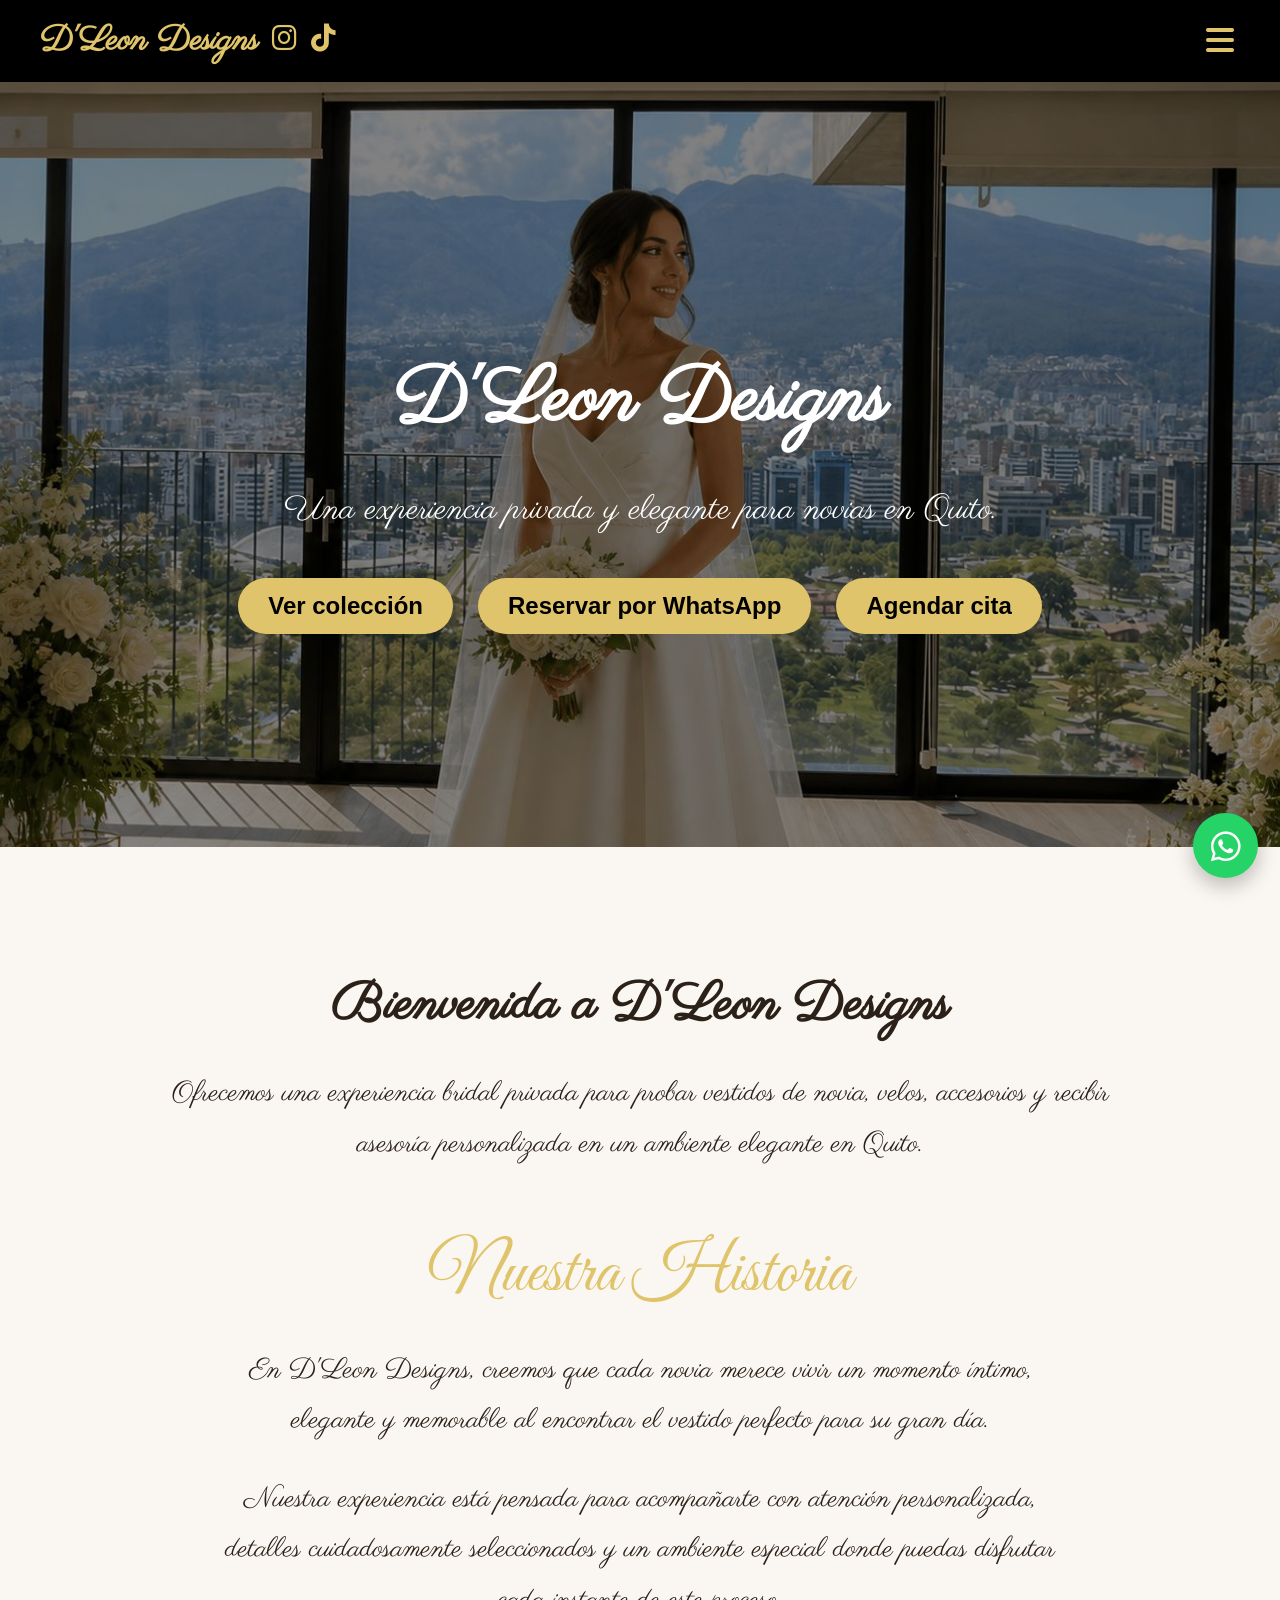
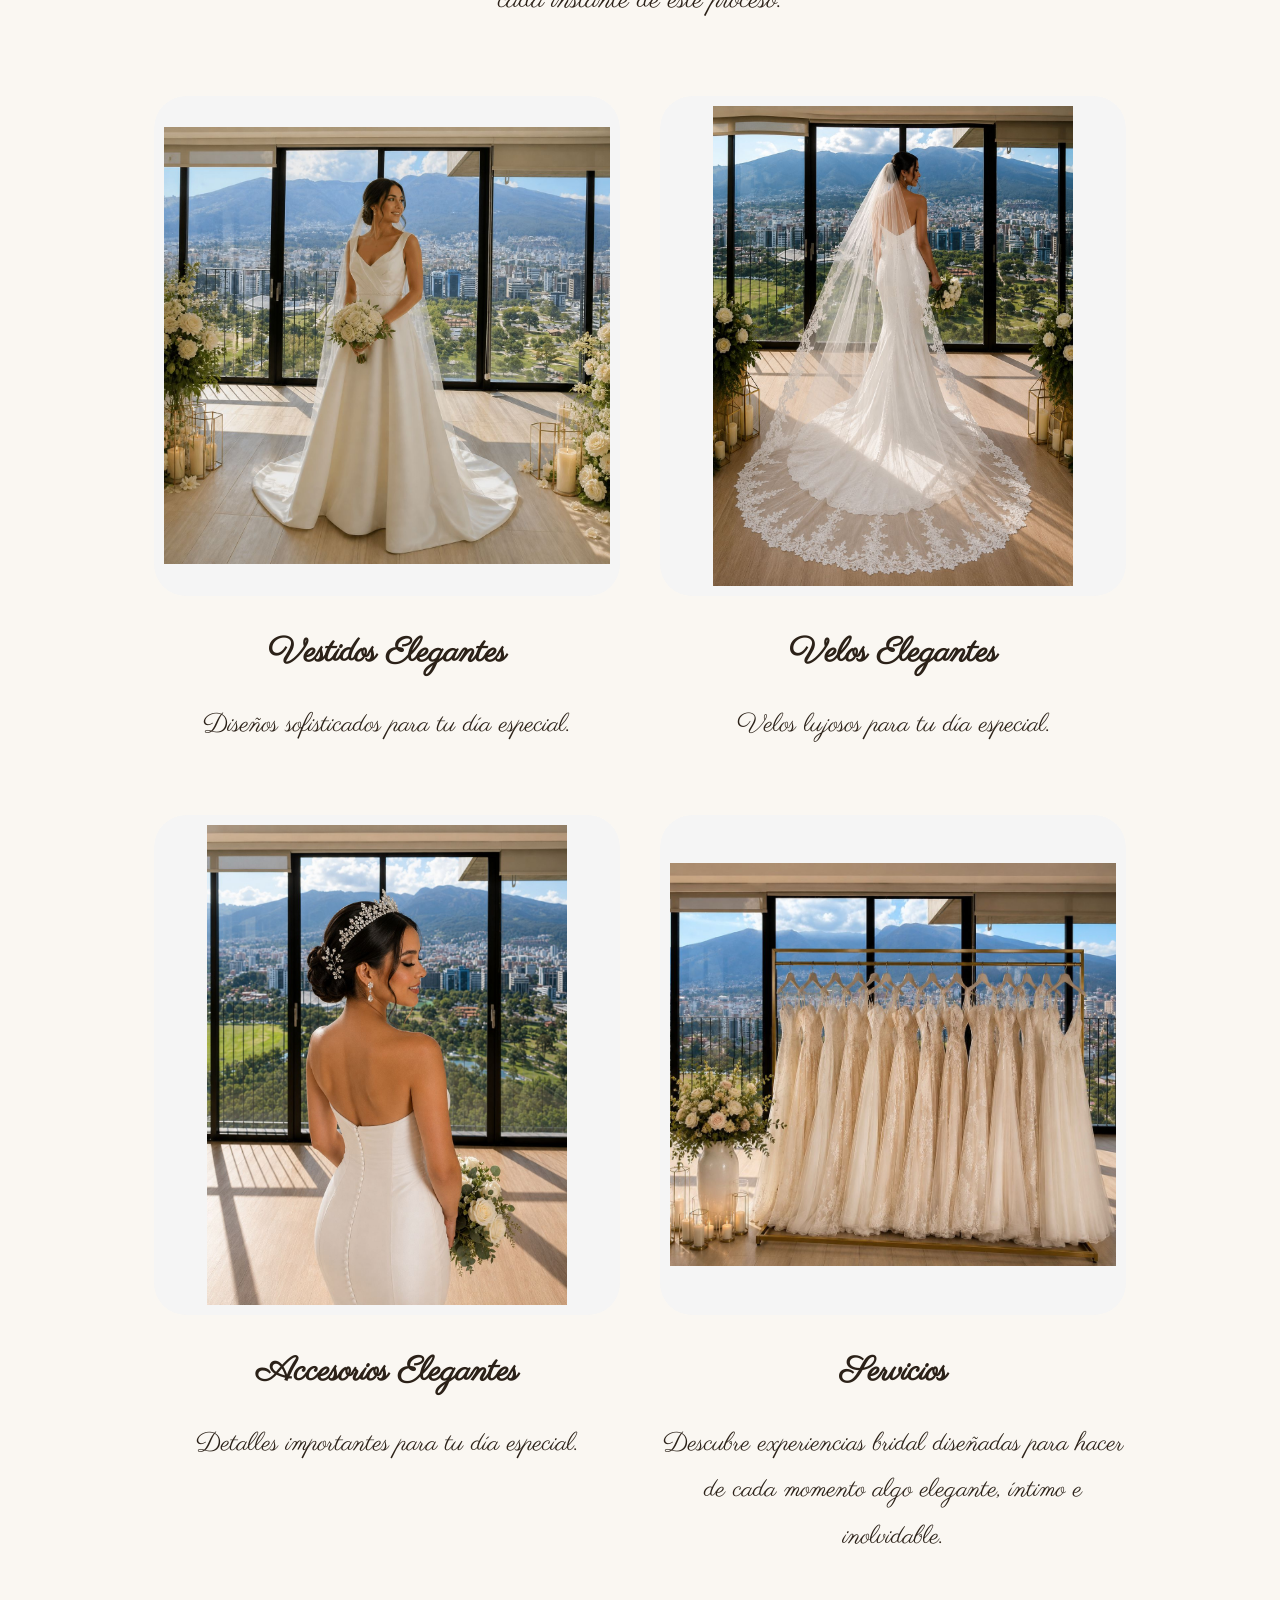
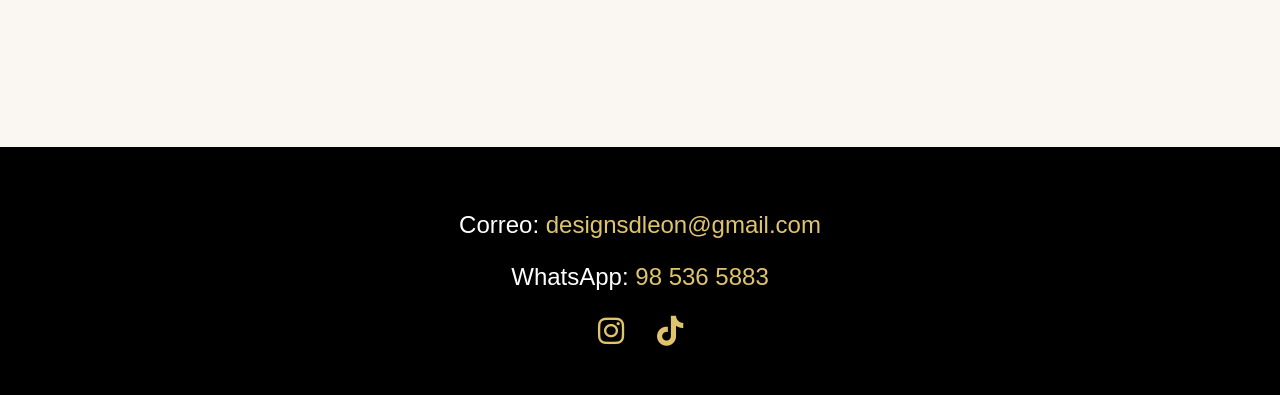
==== index.html @ 8ab42512 "Update index.html" ====
<!DOCTYPE html>
<html lang="es">
<head>

  <title>D'Leon Designs | Experiencia Bridal en Quito</title>

  <link rel="stylesheet" href="style.css">
  <!-- Google tag (gtag.js) -->
<script async src="https://www.googletagmanager.com/gtag/js?id=G-RLLWJSPPRX"></script>
<script>
  window.dataLayer = window.dataLayer || [];
  function gtag(){dataLayer.push(arguments);}
  gtag('js', new Date());

  gtag('config', 'G-RLLWJSPPRX');
  
</script>

  <link rel="icon" href='data:image/svg+xml,<svg xmlns="http://www.w3.org/2000/svg" viewBox="0 0 100 100"><text y=".9em" font-size="90">💍</text></svg>'>

  <link href="https://fonts.googleapis.com/css2?family=Great+Vibes&family=Parisienne&display=swap" rel="stylesheet">

  <link rel="stylesheet"
  href="https://cdnjs.cloudflare.com/ajax/libs/font-awesome/6.5.1/css/all.min.css">

  <style>

    .home-card-img {
      width: 100%;
      height: 500px;
      object-fit: contain;
      object-position: center center;
      background-color: #f5f5f5;
      padding: 10px;
      box-sizing: border-box;
      border-radius: 32px;
      display: block;
    }

    .card-link,
    .card-link:visited,
    .card-link:hover,
    .card-link:active {
      text-decoration: none;
      color: inherit;
    }

    .card-link h3,
    .card-link p {
      text-decoration: none !important;
      border-bottom: none !important;
    }

  </style>

</head>

<body class="home-page">

<nav>

  <div class="logo-area">

    <a href="index.html" class="logo">D'Leon Designs</a>

    <a class="top-social-icon"
       href="https://www.instagram.com/designsdleon/"
       target="_blank">

      <i class="fa-brands fa-instagram"></i>

    </a>

    <a class="top-social-icon"
       href="https://www.tiktok.com/@dleondesigns"
       target="_blank">

      <i class="fa-brands fa-tiktok"></i>

    </a>

  </div>

  <button class="menu-toggle" onclick="toggleMenu()">

    <i class="fa-solid fa-bars"></i>

  </button>

  <div class="nav-menu" id="navMenu">

    <a href="dresses.html">Vestidos</a>
    <a href="veils.html">Velos</a>
    <a href="accessories.html">Accesorios</a>
    <a href="services.html">Servicios</a>
    <a href="about.html">Nuestra Esencia</a>
    <a href="contact.html">Contacto</a>

  </div>

</nav>

<section class="hero">

  <div class="hero-box">

    <h1>D'Leon Designs</h1>

    <p class="subtitle">
      Una experiencia privada y elegante para novias en Quito.
    </p>

    <a class="btn" href="dresses.html">

      Ver colección

    </a>

    <a class="btn"
       href="https://api.whatsapp.com/send?phone=5930985365883&text=Hola%2C%20estoy%20interesada%20en%20recibir%20m%C3%A1s%20informaci%C3%B3n%20sobre%20los%20vestidos%20de%20novia%20y%20la%20experiencia%20de%20D%27Leon%20Designs."
       target="_blank">

      Reservar por WhatsApp

    </a>

    <a class="btn"
       href="https://leonfashion.github.io/services.html"
       target="_blank">

      Agendar cita

    </a>

  </div>

</section>

<section class="section">

  <h2>Bienvenida a D'Leon Designs</h2>

  <p>
    Ofrecemos una experiencia bridal privada para probar vestidos de novia,
    velos, accesorios y recibir asesoría personalizada en un ambiente elegante en Quito.
  </p>

  <div class="about-container">

    <h2 class="about-title">Nuestra Historia</h2>

    <p class="about-text">

      En D'Leon Designs, creemos que cada novia merece vivir un momento íntimo,
      elegante y memorable al encontrar el vestido perfecto para su gran día.

    </p>

    <p class="about-text">

      Nuestra experiencia está pensada para acompañarte con atención personalizada,
      detalles cuidadosamente seleccionados y un ambiente especial donde puedas
      disfrutar cada instante de este proceso.

    </p>

  </div>

  <div class="home-grid">

    <!-- VESTIDOS -->

    <a href="dresses.html" class="card-link">

      <div class="card">

        <img src="images/vestido1.jpg"
             class="home-card-img"
             alt="Vestidos de novia">

        <h3>Vestidos Elegantes</h3>

        <p>
          Diseños sofisticados para tu día especial.
        </p>

      </div>

    </a>

    <!-- VELOS -->

    <a href="veils.html" class="card-link">

      <div class="card">

        <img src="images/Velos2.jpg"
             class="home-card-img"
             alt="Velos de novia">

        <h3>Velos Elegantes</h3>

        <p>
          Velos lujosos para tu día especial.
        </p>

      </div>

    </a>

    <!-- ACCESORIOS -->

    <a href="accessories.html" class="card-link">

      <div class="card">

        <img src="images/Accessory1.jpg"
             class="home-card-img"
             alt="Accesorios de novia">

        <h3>Accesorios Elegantes</h3>

        <p>
          Detalles importantes para tu día especial.
        </p>

      </div>

    </a>

    <!-- SERVICIOS -->

    <a href="services.html" class="card-link">

      <div class="card">

        <img src="images/servicio1.jpg"
             class="home-card-img"
             alt="Servicios bridal">

        <h3>Servicios</h3>

        <p>
          Descubre experiencias bridal diseñadas para hacer de cada momento
          algo elegante, íntimo e inolvidable.
        </p>

      </div>

    </a>

  </div>

</section>

<footer>

  <p style="font-family: 'Century Gothic', CenturyGothic, AppleGothic, sans-serif;">

    Correo:

    <a href="mailto:designsdleon@gmail.com"
       style="font-family: 'Century Gothic', CenturyGothic, AppleGothic, sans-serif;">

      designsdleon@gmail.com

    </a>

  </p>

  <p style="font-family: 'Century Gothic', CenturyGothic, AppleGothic, sans-serif;">

    WhatsApp:

    <a href="https://api.whatsapp.com/send?phone=5930985365883&text=Hola%2C%20estoy%20interesada%20en%20recibir%20m%C3%A1s%20informaci%C3%B3n%20sobre%20los%20vestidos%20de%20novia%20y%20la%20experiencia%20de%20D%27Leon%20Designs."
       target="_blank"
       style="font-family: 'Century Gothic', CenturyGothic, AppleGothic, sans-serif;">

      98 536 5883

    </a>

  </p>

  <div class="footer-socials">

    <a href="https://www.instagram.com/designsdleon/"
       target="_blank">

      <i class="fa-brands fa-instagram"></i>

    </a>

    <a href="https://www.tiktok.com/@dleondesigns"
       target="_blank">

      <i class="fa-brands fa-tiktok"></i>

    </a>

  </div>

</footer>

<a class="floating-whatsapp"
   href="https://api.whatsapp.com/send?phone=5930985365883&text=Hola%2C%20estoy%20interesada%20en%20recibir%20m%C3%A1s%20informaci%C3%B3n%20sobre%20los%20vestidos%20de%20novia%20y%20la%20experiencia%20de%20D%27Leon%20Designs."
   target="_blank">

  <i class="fa-brands fa-whatsapp"></i>

</a>

<script>

  function toggleMenu() {

    document.getElementById("navMenu").classList.toggle("show-menu");

  }

</script>

</body>
</html>
---- style.css ----
body {
  margin: 0;
  font-family: "Century Gothic", CenturyGothic, AppleGothic, sans-serif;
  background: #faf7f2;
  color: #2b2118;
}

.home-page {
  font-family: "Parisienne", "Great Vibes", cursive;
}

nav {
  background: #000000;
  padding: 18px 40px;
  display: flex;
  justify-content: space-between;
  align-items: center;
  flex-wrap: wrap;
  position: relative;
  z-index: 1000;
}

.logo-area {
  display: flex;
  align-items: center;
  gap: 14px;
}

.logo {
  color: #e0c46b;
  font-size: 34px;
  font-weight: bold;
  font-family: "Parisienne", "Great Vibes", cursive;
  text-decoration: none;
}

.top-social-icon {
  color: #e0c46b;
  font-size: 28px;
  transition: color 0.3s ease;
}

.top-social-icon:hover {
  color: white;
}

.menu-toggle {
  background: none;
  border: none;
  color: #e0c46b;
  font-size: 32px;
  cursor: pointer;
  transition: transform 0.3s ease;
}

.menu-toggle:hover {
  transform: scale(1.08);
}

/* FLOATING POPUP MENU */

.nav-menu {
  display: none;
  position: absolute;
  top: 78px;
  right: 40px;
  background: #000000;
  border: 1px solid #e0c46b;
  border-radius: 24px;
  padding: 24px 38px;
  text-align: center;
  z-index: 2000;
  box-shadow: 0 15px 35px rgba(0,0,0,0.35);
  min-width: 240px;
}

.nav-menu a {
  display: block;
  color: white;
  text-decoration: none;
  font-size: 30px;
  margin: 16px 0;
  font-family: "Parisienne", "Great Vibes", cursive;
  transition: color 0.3s ease;
}

.nav-menu a:hover {
  color: #e0c46b;
}

.show-menu {
  display: block;
}

.hero {
  height: 85vh;
  background:
    linear-gradient(rgba(0,0,0,.45), rgba(0,0,0,.45)),
    url("images/weddingdressbackground.jpg");
  background-size: cover;
  background-position: center 8%;
  background-repeat: no-repeat;
  display: flex;
  align-items: center;
  justify-content: center;
  text-align: center;
  color: white;
}

.hero-box {
  max-width: 850px;
  padding: 20px;
}

h1 {
  font-size: 76px;
  margin-bottom: 15px;
  font-family: "Parisienne", "Great Vibes", cursive;
}

h2 {
  font-size: 52px;
  margin-bottom: 20px;
  font-family: "Parisienne", "Great Vibes", cursive;
}

h3 {
  font-size: 34px;
  margin-bottom: 10px;
  font-family: "Parisienne", "Great Vibes", cursive;
}

.subtitle {
  font-size: 34px;
  margin-bottom: 35px;
  font-family: "Parisienne", "Great Vibes", cursive;
}

.section {
  padding: 80px 12%;
  text-align: center;
}

.section p {
  font-size: 28px;
  line-height: 1.8;
}

.about-container {
  margin: 60px auto 70px;
  max-width: 850px;
  text-align: center;
}

.about-title {
  font-family: "Great Vibes", "Parisienne", cursive;
  font-size: 70px;
  color: #e0c46b;
  margin-bottom: 25px;
  font-weight: normal;
}

.about-text {
  font-size: 30px;
  line-height: 1.8;
  color: #2b2118;
  margin-bottom: 20px;
}

.grid,
.home-grid {
  display: grid;
  grid-template-columns: repeat(2, 1fr);
  gap: 40px;
  margin-top: 45px;
}

.home-card-centered {
  grid-column: 1 / 3;
  width: 50%;
  justify-self: center;
}

.card {
  background: transparent;
  border-radius: 32px;
  overflow: hidden;
  transition: transform 0.3s ease;
}

.card:hover {
  transform: translateY(-5px);
}

.card-img {
  width: 100%;
  height: 500px;
  object-fit: cover;
  object-position: center top;
  border-radius: 32px;
  overflow: hidden;
  margin-bottom: 18px;
  transition: transform 0.4s ease;
  display: block;
  background-color: #f5f5f5;
}

.home-card-img {
  width: 100%;
  height: 420px;
  object-fit: contain;
  object-position: center center;
  background-color: #f5f5f5;
  padding: 14px;
  box-sizing: border-box;
  border-radius: 32px;
  display: block;
}

.card img {
  border-radius: 32px;
}

.dress-image-wrap,
.flip-card {
  width: 100%;
  height: 500px;
  perspective: 1200px;
  border-radius: 32px;
  overflow: hidden;
  background-color: #f5f5f5;
}

.flip-inner {
  position: relative;
  width: 100%;
  height: 100%;
  transition: transform 0.8s ease;
  transform-style: preserve-3d;
}

.flip-card:hover .flip-inner {
  transform: rotateY(180deg);
}

.flip-front,
.flip-back {
  position: absolute;
  inset: 0;
  width: 100%;
  height: 100%;
  border-radius: 32px;
  overflow: hidden;
  backface-visibility: hidden;
  -webkit-backface-visibility: hidden;
}

.flip-front {
  transform: rotateY(0deg);
}

.flip-back {
  transform: rotateY(180deg);
}

.flip-img {
  width: 100%;
  height: 100%;
  object-fit: contain;
  object-position: center center;
  background-color: #f5f5f5;
  border-radius: 32px;
  display: block;
}

.card-link,
.card-link:visited,
.card-link:hover,
.card-link:active {
  text-decoration: none;
  color: inherit;
  display: block;
}

.card-link h3,
.card-link p {
  text-decoration: none !important;
  color: #2b2118;
  border-bottom: none !important;
}

.card-link h3 {
  font-size: 34px;
  margin-bottom: 8px;
}

.card-link p {
  font-size: 26px;
}

.card-link:hover h3 {
  color: #e0c46b;
}

.image-placeholder {
  height: 500px;
  background: #e8ded3;
  border: 2px dashed #b89f84;
  display: flex;
  align-items: center;
  justify-content: center;
  color: #7a6756;
  margin-bottom: 18px;
  font-size: 26px;
  font-family: "Parisienne", "Great Vibes", cursive;
  border-radius: 32px;
  overflow: hidden;
}

.btn {
  background: #e0c46b;
  color: #000000;
  padding: 14px 30px;
  text-decoration: none;
  border-radius: 40px;
  font-weight: bold;
  display: inline-block;
  margin: 10px;
  font-size: 24px;
  font-family: "Century Gothic", CenturyGothic, AppleGothic, sans-serif;
  transition:
    background 0.3s ease,
    transform 0.3s ease;
}

.btn:hover {
  background: #d4af37;
  transform: translateY(-2px);
}

footer {
  background: #000000;
  color: white;
  text-align: center;
  padding: 40px;
  margin-top: 80px;
}

footer p {
  font-size: 24px;
}

footer a {
  color: #e0c46b;
  text-decoration: none;
}

.footer-socials {
  margin-top: 20px;
}

.footer-socials a {
  color: #e0c46b;
  font-size: 30px;
  margin: 0 12px;
  transition: color 0.3s ease;
}

.footer-socials a:hover {
  color: white;
}

.floating-whatsapp {
  position: fixed;
  bottom: 22px;
  right: 22px;
  background: #25D366;
  color: white;
  width: 65px;
  height: 65px;
  border-radius: 50%;
  display: flex;
  align-items: center;
  justify-content: center;
  text-decoration: none;
  font-size: 34px;
  box-shadow: 0 8px 20px rgba(0,0,0,.25);
  z-index: 999;
  transition:
    transform 0.3s ease,
    background 0.3s ease;
}

.floating-whatsapp:hover {
  transform: scale(1.08);
  background: #1ebe5d;
}

.flip-note {
  font-size: 20px;
  color: #7a6756;
  margin-top: 10px;
}

.social-section {
  margin-top: 80px;
}

.social-icons {
  display: flex;
  justify-content: center;
  gap: 30px;
  margin-top: 20px;
}

.social-icons a {
  color: #000000;
  font-size: 48px;
  transition: color 0.3s ease;
}

.social-icons a:hover {
  color: #e0c46b;
}

.contact-card-centered {
  grid-column: 1 / 3;
  width: 50%;
  justify-self: center;
}

@media (max-width: 700px) {

  nav {
    text-align: center;
    justify-content: center;
    padding: 15px;
  }

  .logo-area {
    width: 100%;
    justify-content: center;
    margin-bottom: 10px;
  }

  .menu-toggle {
    margin-top: 8px;
  }

  .nav-menu {
    top: 85px;
    right: 50%;
    transform: translateX(50%);
    width: 72%;
    padding: 24px 20px;
  }

  .nav-menu a {
    font-size: 26px;
    margin: 14px 0;
  }

  .hero {
    background-position: center 5%;
  }

  h1 {
    font-size: 52px;
  }

  h2 {
    font-size: 42px;
  }

  h3 {
    font-size: 30px;
  }

  .subtitle {
    font-size: 28px;
  }

  .section {
    padding: 60px 8%;
  }

  .section p {
    font-size: 24px;
  }

  .grid,
  .home-grid {
    grid-template-columns: 1fr;
    gap: 35px;
  }

  .home-card-centered,
  .contact-card-centered {
    grid-column: auto;
    width: 100%;
  }

  .card-img,
  .home-card-img,
  .flip-inner,
  .flip-card,
  .image-placeholder {
    height: 380px;
  }

  .about-title {
    font-size: 56px;
  }

  .about-text {
    font-size: 24px;
  }

  .btn {
    display: block;
    width: fit-content;
    margin: 12px auto;
    font-size: 18px;
  }

  .social-icons a {
    font-size: 40px;
  }

  .floating-whatsapp {
    width: 58px;
    height: 58px;
    font-size: 30px;
  }
}
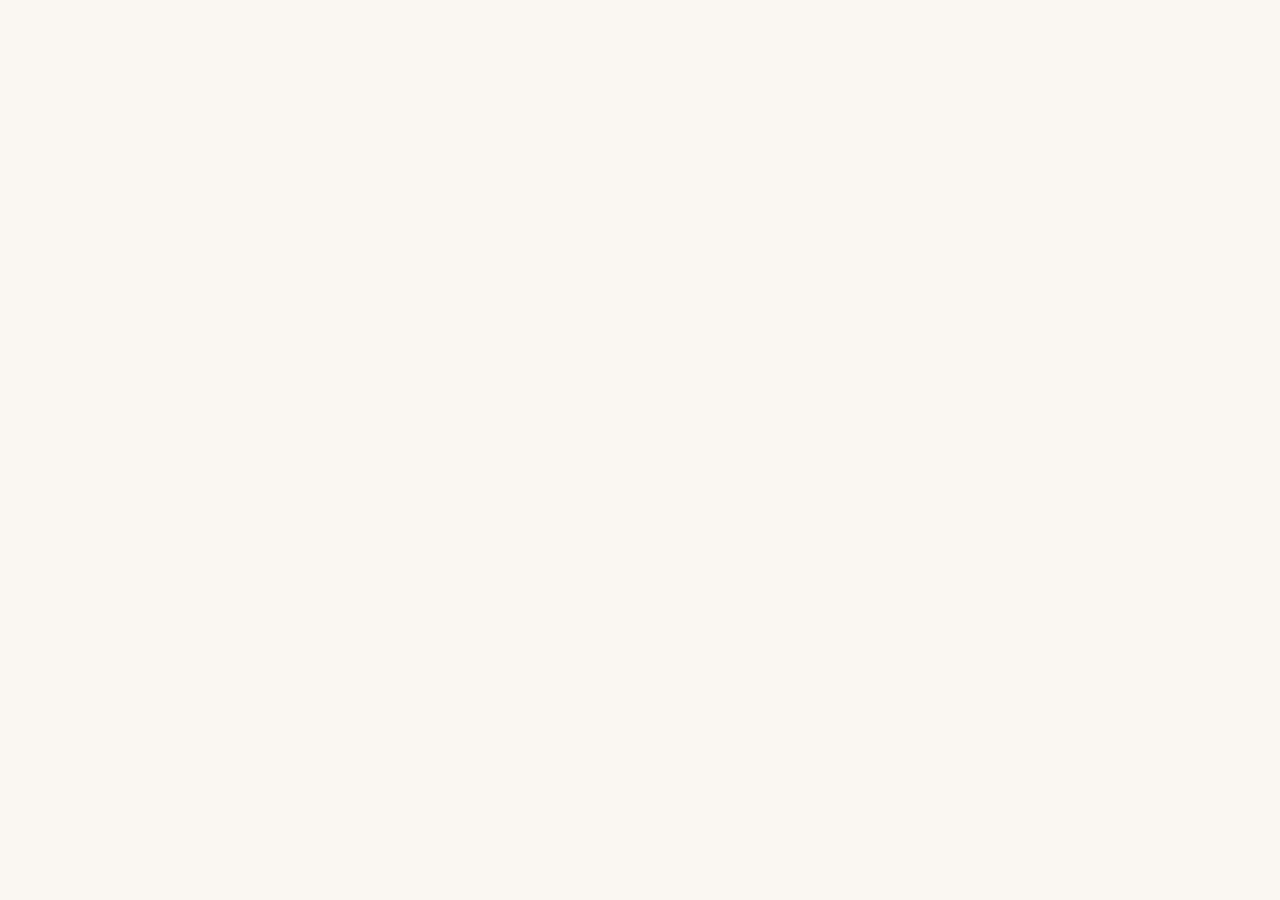
==== commit 9a6919de: "Update index.html" ====
--- a/index.html
+++ b/index.html
@@ -5,16 +5,28 @@
   <title>D'Leon Designs | Experiencia Bridal en Quito</title>
 
   <link rel="stylesheet" href="style.css">
+
+  <!-- Google Tag Manager -->
+  <script>
+    (function(w,d,s,l,i){w[l]=w[l]||[];w[l].push({'gtm.start':
+    new Date().getTime(),event:'gtm.js'});var f=d.getElementsByTagName(s)[0],
+    j=d.createElement(s),dl=l!='dataLayer'?'&l='+l:'';j.async=true;j.src=
+    'https://www.googletagmanager.com/gtm.js?id='+i+dl;f.parentNode.insertBefore(j,f);
+    })(window,document,'script','dataLayer','GTM-MMBTLQ2B');
+  </script>
+  <!-- End Google Tag Manager -->
+
   <!-- Google tag (gtag.js) -->
-<script async src="https://www.googletagmanager.com/gtag/js?id=G-RLLWJSPPRX"></script>
-<script>
-  window.dataLayer = window.dataLayer || [];
-  function gtag(){dataLayer.push(arguments);}
-  gtag('js', new Date());
+  <script async src="https://www.googletagmanager.com/gtag/js?id=G-RLLWJSPPRX"></script>
+  <script>
+    window.dataLayer = window.dataLayer || [];
+    function gtag(){dataLayer.push(arguments);}
+    gtag('js', new Date());
 
-  gtag('config', 'G-RLLWJSPPRX');
-  
-</script>
+    gtag('config', 'G-RLLWJSPPRX');
+  </script>
+
+  <meta name="google-site-verification" content="Qiu08ztxw7M4BEyfVzshbsioFNhWwS32kJ1PCdq3CxY" />
 
   <link rel="icon" href='data:image/svg+xml,<svg xmlns="http://www.w3.org/2000/svg" viewBox="0 0 100 100"><text y=".9em" font-size="90">💍</text></svg>'>
 
@@ -24,7 +36,6 @@
   href="https://cdnjs.cloudflare.com/ajax/libs/font-awesome/6.5.1/css/all.min.css">
 
   <style>
-
     .home-card-img {
       width: 100%;
       height: 500px;
@@ -46,279 +57,4 @@
     }
 
     .card-link h3,
-    .card-link p {
-      text-decoration: none !important;
-      border-bottom: none !important;
-    }
-
-  </style>
-
-</head>
-
-<body class="home-page">
-
-<nav>
-
-  <div class="logo-area">
-
-    <a href="index.html" class="logo">D'Leon Designs</a>
-
-    <a class="top-social-icon"
-       href="https://www.instagram.com/designsdleon/"
-       target="_blank">
-
-      <i class="fa-brands fa-instagram"></i>
-
-    </a>
-
-    <a class="top-social-icon"
-       href="https://www.tiktok.com/@dleondesigns"
-       target="_blank">
-
-      <i class="fa-brands fa-tiktok"></i>
-
-    </a>
-
-  </div>
-
-  <button class="menu-toggle" onclick="toggleMenu()">
-
-    <i class="fa-solid fa-bars"></i>
-
-  </button>
-
-  <div class="nav-menu" id="navMenu">
-
-    <a href="dresses.html">Vestidos</a>
-    <a href="veils.html">Velos</a>
-    <a href="accessories.html">Accesorios</a>
-    <a href="services.html">Servicios</a>
-    <a href="about.html">Nuestra Esencia</a>
-    <a href="contact.html">Contacto</a>
-
-  </div>
-
-</nav>
-
-<section class="hero">
-
-  <div class="hero-box">
-
-    <h1>D'Leon Designs</h1>
-
-    <p class="subtitle">
-      Una experiencia privada y elegante para novias en Quito.
-    </p>
-
-    <a class="btn" href="dresses.html">
-
-      Ver colección
-
-    </a>
-
-    <a class="btn"
-       href="https://api.whatsapp.com/send?phone=5930985365883&text=Hola%2C%20estoy%20interesada%20en%20recibir%20m%C3%A1s%20informaci%C3%B3n%20sobre%20los%20vestidos%20de%20novia%20y%20la%20experiencia%20de%20D%27Leon%20Designs."
-       target="_blank">
-
-      Reservar por WhatsApp
-
-    </a>
-
-    <a class="btn"
-       href="https://leonfashion.github.io/services.html"
-       target="_blank">
-
-      Agendar cita
-
-    </a>
-
-  </div>
-
-</section>
-
-<section class="section">
-
-  <h2>Bienvenida a D'Leon Designs</h2>
-
-  <p>
-    Ofrecemos una experiencia bridal privada para probar vestidos de novia,
-    velos, accesorios y recibir asesoría personalizada en un ambiente elegante en Quito.
-  </p>
-
-  <div class="about-container">
-
-    <h2 class="about-title">Nuestra Historia</h2>
-
-    <p class="about-text">
-
-      En D'Leon Designs, creemos que cada novia merece vivir un momento íntimo,
-      elegante y memorable al encontrar el vestido perfecto para su gran día.
-
-    </p>
-
-    <p class="about-text">
-
-      Nuestra experiencia está pensada para acompañarte con atención personalizada,
-      detalles cuidadosamente seleccionados y un ambiente especial donde puedas
-      disfrutar cada instante de este proceso.
-
-    </p>
-
-  </div>
-
-  <div class="home-grid">
-
-    <!-- VESTIDOS -->
-
-    <a href="dresses.html" class="card-link">
-
-      <div class="card">
-
-        <img src="images/vestido1.jpg"
-             class="home-card-img"
-             alt="Vestidos de novia">
-
-        <h3>Vestidos Elegantes</h3>
-
-        <p>
-          Diseños sofisticados para tu día especial.
-        </p>
-
-      </div>
-
-    </a>
-
-    <!-- VELOS -->
-
-    <a href="veils.html" class="card-link">
-
-      <div class="card">
-
-        <img src="images/Velos2.jpg"
-             class="home-card-img"
-             alt="Velos de novia">
-
-        <h3>Velos Elegantes</h3>
-
-        <p>
-          Velos lujosos para tu día especial.
-        </p>
-
-      </div>
-
-    </a>
-
-    <!-- ACCESORIOS -->
-
-    <a href="accessories.html" class="card-link">
-
-      <div class="card">
-
-        <img src="images/Accessory1.jpg"
-             class="home-card-img"
-             alt="Accesorios de novia">
-
-        <h3>Accesorios Elegantes</h3>
-
-        <p>
-          Detalles importantes para tu día especial.
-        </p>
-
-      </div>
-
-    </a>
-
-    <!-- SERVICIOS -->
-
-    <a href="services.html" class="card-link">
-
-      <div class="card">
-
-        <img src="images/servicio1.jpg"
-             class="home-card-img"
-             alt="Servicios bridal">
-
-        <h3>Servicios</h3>
-
-        <p>
-          Descubre experiencias bridal diseñadas para hacer de cada momento
-          algo elegante, íntimo e inolvidable.
-        </p>
-
-      </div>
-
-    </a>
-
-  </div>
-
-</section>
-
-<footer>
-
-  <p style="font-family: 'Century Gothic', CenturyGothic, AppleGothic, sans-serif;">
-
-    Correo:
-
-    <a href="mailto:designsdleon@gmail.com"
-       style="font-family: 'Century Gothic', CenturyGothic, AppleGothic, sans-serif;">
-
-      designsdleon@gmail.com
-
-    </a>
-
-  </p>
-
-  <p style="font-family: 'Century Gothic', CenturyGothic, AppleGothic, sans-serif;">
-
-    WhatsApp:
-
-    <a href="https://api.whatsapp.com/send?phone=5930985365883&text=Hola%2C%20estoy%20interesada%20en%20recibir%20m%C3%A1s%20informaci%C3%B3n%20sobre%20los%20vestidos%20de%20novia%20y%20la%20experiencia%20de%20D%27Leon%20Designs."
-       target="_blank"
-       style="font-family: 'Century Gothic', CenturyGothic, AppleGothic, sans-serif;">
-
-      98 536 5883
-
-    </a>
-
-  </p>
-
-  <div class="footer-socials">
-
-    <a href="https://www.instagram.com/designsdleon/"
-       target="_blank">
-
-      <i class="fa-brands fa-instagram"></i>
-
-    </a>
-
-    <a href="https://www.tiktok.com/@dleondesigns"
-       target="_blank">
-
-      <i class="fa-brands fa-tiktok"></i>
-
-    </a>
-
-  </div>
-
-</footer>
-
-<a class="floating-whatsapp"
-   href="https://api.whatsapp.com/send?phone=5930985365883&text=Hola%2C%20estoy%20interesada%20en%20recibir%20m%C3%A1s%20informaci%C3%B3n%20sobre%20los%20vestidos%20de%20novia%20y%20la%20experiencia%20de%20D%27Leon%20Designs."
-   target="_blank">
-
-  <i class="fa-brands fa-whatsapp"></i>
-
-</a>
-
-<script>
-
-  function toggleMenu() {
-
-    document.getElementById("navMenu").classList.toggle("show-menu");
-
-  }
-
-</script>
-
-</body>
-</html>
+    .card-link p
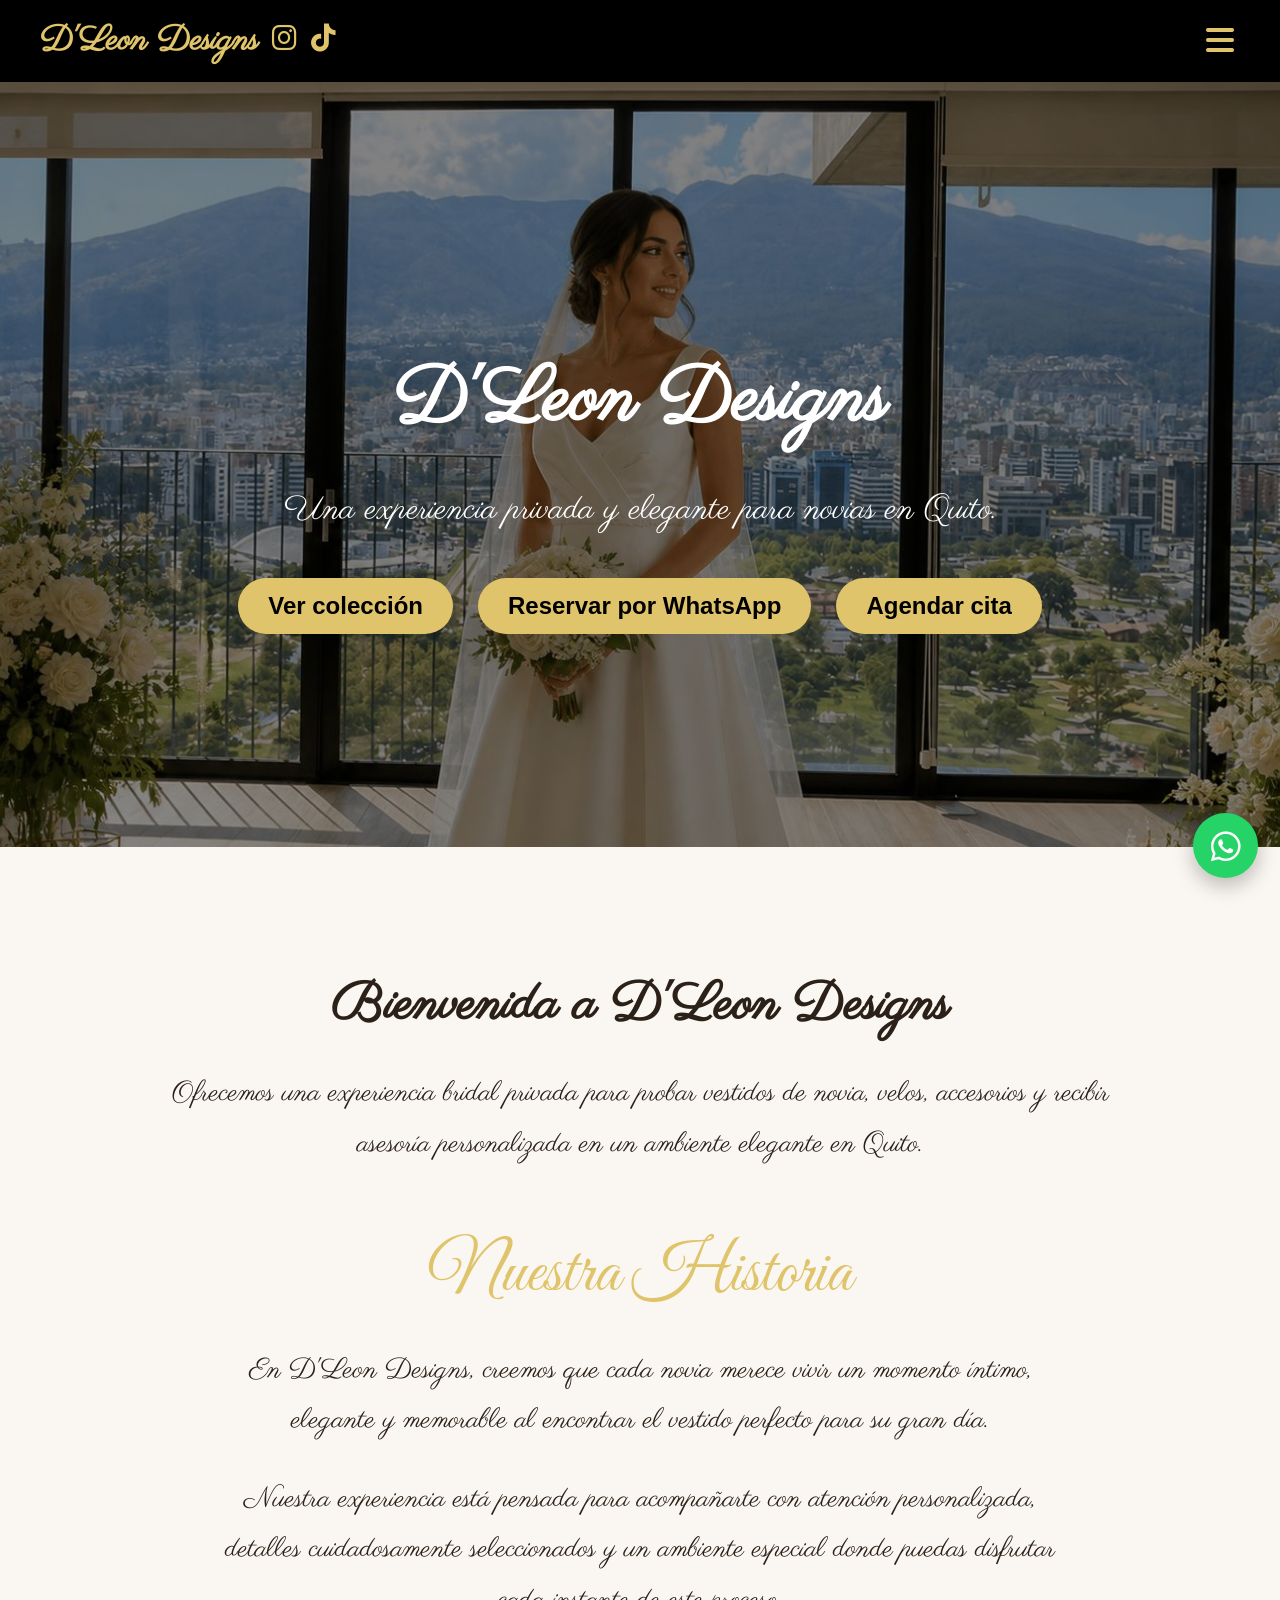
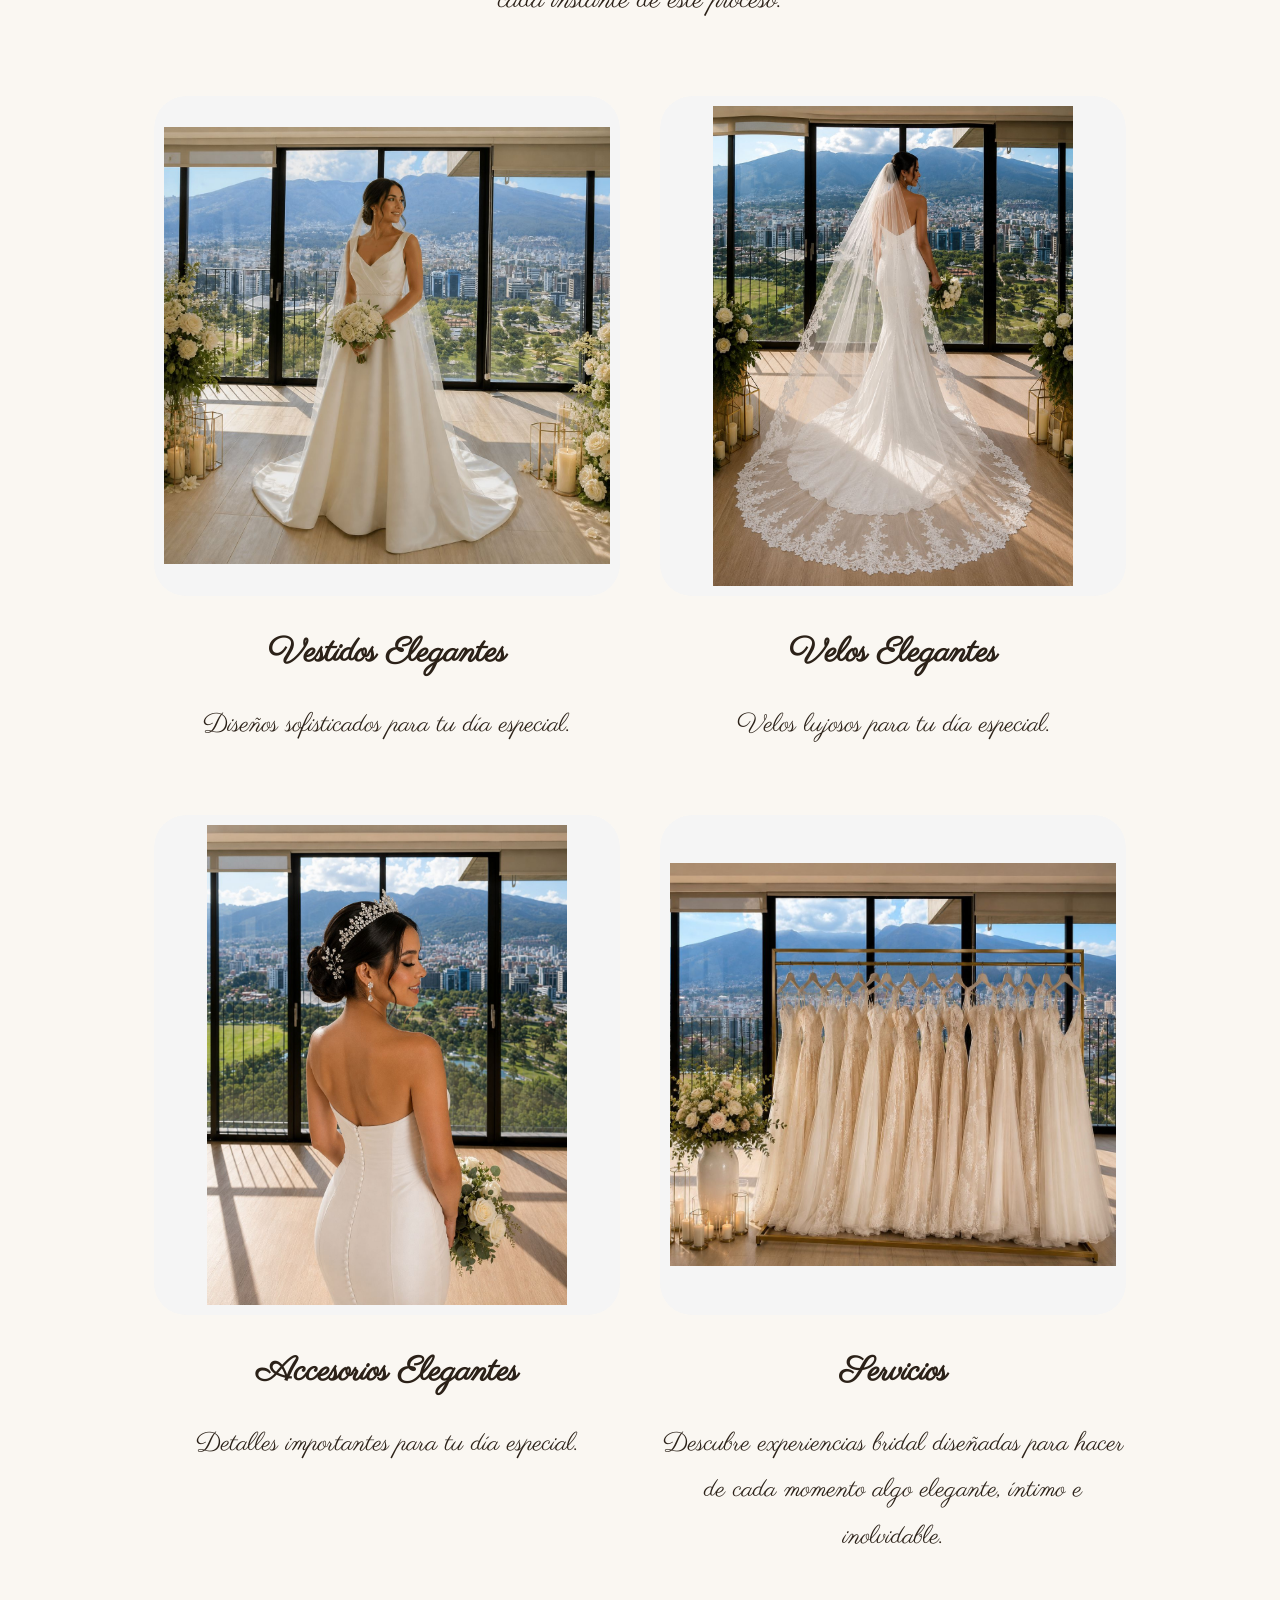
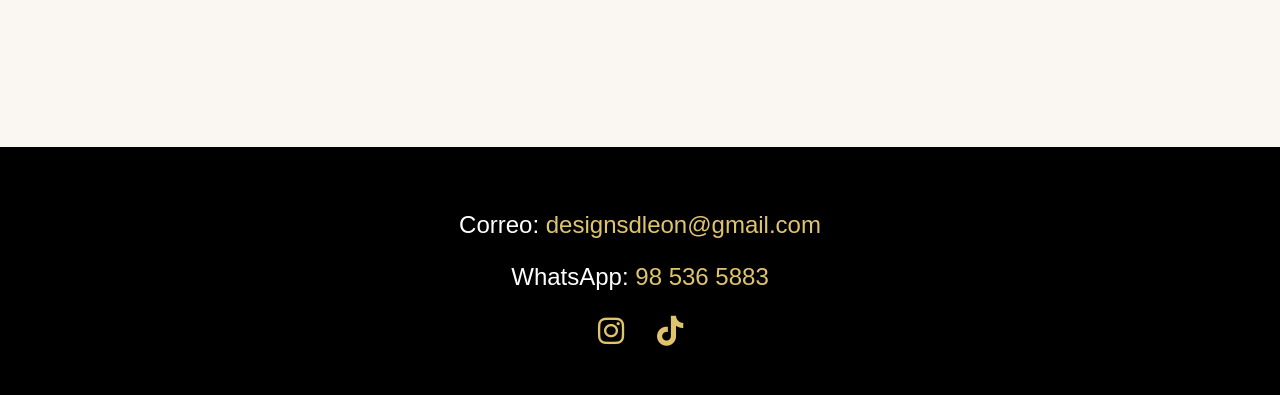
==== commit ba759fc5: "Update index.html" ====
--- a/index.html
+++ b/index.html
@@ -8,34 +8,51 @@
 
   <!-- Google Tag Manager -->
   <script>
-    (function(w,d,s,l,i){w[l]=w[l]||[];w[l].push({'gtm.start':
-    new Date().getTime(),event:'gtm.js'});var f=d.getElementsByTagName(s)[0],
-    j=d.createElement(s),dl=l!='dataLayer'?'&l='+l:'';j.async=true;j.src=
-    'https://www.googletagmanager.com/gtm.js?id='+i+dl;f.parentNode.insertBefore(j,f);
+    (function(w,d,s,l,i){
+      w[l]=w[l]||[];
+      w[l].push({'gtm.start':
+      new Date().getTime(),event:'gtm.js'});
+      var f=d.getElementsByTagName(s)[0],
+      j=d.createElement(s),
+      dl=l!='dataLayer'?'&l='+l:'';
+      j.async=true;
+      j.src='https://www.googletagmanager.com/gtm.js?id='+i+dl;
+      f.parentNode.insertBefore(j,f);
     })(window,document,'script','dataLayer','GTM-MMBTLQ2B');
   </script>
   <!-- End Google Tag Manager -->
 
   <!-- Google tag (gtag.js) -->
   <script async src="https://www.googletagmanager.com/gtag/js?id=G-RLLWJSPPRX"></script>
+
   <script>
     window.dataLayer = window.dataLayer || [];
-    function gtag(){dataLayer.push(arguments);}
+
+    function gtag(){
+      dataLayer.push(arguments);
+    }
+
     gtag('js', new Date());
 
     gtag('config', 'G-RLLWJSPPRX');
   </script>
 
-  <meta name="google-site-verification" content="Qiu08ztxw7M4BEyfVzshbsioFNhWwS32kJ1PCdq3CxY" />
-
-  <link rel="icon" href='data:image/svg+xml,<svg xmlns="http://www.w3.org/2000/svg" viewBox="0 0 100 100"><text y=".9em" font-size="90">💍</text></svg>'>
-
-  <link href="https://fonts.googleapis.com/css2?family=Great+Vibes&family=Parisienne&display=swap" rel="stylesheet">
+  <meta name="google-site-verification"
+        content="Qiu08ztxw7M4BEyfVzshbsioFNhWwS32kJ1PCdq3CxY" />
+
+  <link rel="icon"
+  href='data:image/svg+xml,<svg xmlns="http://www.w3.org/2000/svg"
+  viewBox="0 0 100 100"><text y=".9em"
+  font-size="90">💍</text></svg>'>
+
+  <link href="https://fonts.googleapis.com/css2?family=Great+Vibes&family=Parisienne&display=swap"
+        rel="stylesheet">
 
   <link rel="stylesheet"
   href="https://cdnjs.cloudflare.com/ajax/libs/font-awesome/6.5.1/css/all.min.css">
 
   <style>
+
     .home-card-img {
       width: 100%;
       height: 500px;
@@ -57,4 +74,290 @@
     }
 
     .card-link h3,
-    .card-link p
+    .card-link p {
+      text-decoration: none !important;
+      border-bottom: none !important;
+    }
+
+  </style>
+
+</head>
+
+<body class="home-page">
+
+<!-- Google Tag Manager (noscript) -->
+<noscript>
+  <iframe
+    src="https://www.googletagmanager.com/ns.html?id=GTM-MMBTLQ2B"
+    height="0"
+    width="0"
+    style="display:none;visibility:hidden">
+  </iframe>
+</noscript>
+<!-- End Google Tag Manager (noscript) -->
+
+<nav>
+
+  <div class="logo-area">
+
+    <a href="index.html" class="logo">D'Leon Designs</a>
+
+    <a class="top-social-icon"
+       href="https://www.instagram.com/designsdleon/"
+       target="_blank">
+
+      <i class="fa-brands fa-instagram"></i>
+
+    </a>
+
+    <a class="top-social-icon"
+       href="https://www.tiktok.com/@dleondesigns"
+       target="_blank">
+
+      <i class="fa-brands fa-tiktok"></i>
+
+    </a>
+
+  </div>
+
+  <button class="menu-toggle" onclick="toggleMenu()">
+
+    <i class="fa-solid fa-bars"></i>
+
+  </button>
+
+  <div class="nav-menu" id="navMenu">
+
+    <a href="dresses.html">Vestidos</a>
+    <a href="veils.html">Velos</a>
+    <a href="accessories.html">Accesorios</a>
+    <a href="services.html">Servicios</a>
+    <a href="about.html">Nuestra Esencia</a>
+    <a href="contact.html">Contacto</a>
+
+  </div>
+
+</nav>
+
+<section class="hero">
+
+  <div class="hero-box">
+
+    <h1>D'Leon Designs</h1>
+
+    <p class="subtitle">
+      Una experiencia privada y elegante para novias en Quito.
+    </p>
+
+    <a class="btn" href="dresses.html">
+
+      Ver colección
+
+    </a>
+
+    <a class="btn"
+       href="https://api.whatsapp.com/send?phone=5930985365883&text=Hola%2C%20estoy%20interesada%20en%20recibir%20m%C3%A1s%20informaci%C3%B3n%20sobre%20los%20vestidos%20de%20novia%20y%20la%20experiencia%20de%20D%27Leon%20Designs."
+       target="_blank">
+
+      Reservar por WhatsApp
+
+    </a>
+
+    <a class="btn"
+       href="https://leonfashion.github.io/services.html"
+       target="_blank">
+
+      Agendar cita
+
+    </a>
+
+  </div>
+
+</section>
+
+<section class="section">
+
+  <h2>Bienvenida a D'Leon Designs</h2>
+
+  <p>
+    Ofrecemos una experiencia bridal privada para probar vestidos de novia,
+    velos, accesorios y recibir asesoría personalizada en un ambiente elegante en Quito.
+  </p>
+
+  <div class="about-container">
+
+    <h2 class="about-title">Nuestra Historia</h2>
+
+    <p class="about-text">
+
+      En D'Leon Designs, creemos que cada novia merece vivir un momento íntimo,
+      elegante y memorable al encontrar el vestido perfecto para su gran día.
+
+    </p>
+
+    <p class="about-text">
+
+      Nuestra experiencia está pensada para acompañarte con atención personalizada,
+      detalles cuidadosamente seleccionados y un ambiente especial donde puedas
+      disfrutar cada instante de este proceso.
+
+    </p>
+
+  </div>
+
+  <div class="home-grid">
+
+    <!-- VESTIDOS -->
+
+    <a href="dresses.html" class="card-link">
+
+      <div class="card">
+
+        <img src="images/vestido1.jpg"
+             class="home-card-img"
+             alt="Vestidos de novia">
+
+        <h3>Vestidos Elegantes</h3>
+
+        <p>
+          Diseños sofisticados para tu día especial.
+        </p>
+
+      </div>
+
+    </a>
+
+    <!-- VELOS -->
+
+    <a href="veils.html" class="card-link">
+
+      <div class="card">
+
+        <img src="images/Velos2.jpg"
+             class="home-card-img"
+             alt="Velos de novia">
+
+        <h3>Velos Elegantes</h3>
+
+        <p>
+          Velos lujosos para tu día especial.
+        </p>
+
+      </div>
+
+    </a>
+
+    <!-- ACCESORIOS -->
+
+    <a href="accessories.html" class="card-link">
+
+      <div class="card">
+
+        <img src="images/Accessory1.jpg"
+             class="home-card-img"
+             alt="Accesorios de novia">
+
+        <h3>Accesorios Elegantes</h3>
+
+        <p>
+          Detalles importantes para tu día especial.
+        </p>
+
+      </div>
+
+    </a>
+
+    <!-- SERVICIOS -->
+
+    <a href="services.html" class="card-link">
+
+      <div class="card">
+
+        <img src="images/servicio1.jpg"
+             class="home-card-img"
+             alt="Servicios bridal">
+
+        <h3>Servicios</h3>
+
+        <p>
+          Descubre experiencias bridal diseñadas para hacer de cada momento
+          algo elegante, íntimo e inolvidable.
+        </p>
+
+      </div>
+
+    </a>
+
+  </div>
+
+</section>
+
+<footer>
+
+  <p style="font-family: 'Century Gothic', CenturyGothic, AppleGothic, sans-serif;">
+
+    Correo:
+
+    <a href="mailto:designsdleon@gmail.com"
+       style="font-family: 'Century Gothic', CenturyGothic, AppleGothic, sans-serif;">
+
+      designsdleon@gmail.com
+
+    </a>
+
+  </p>
+
+  <p style="font-family: 'Century Gothic', CenturyGothic, AppleGothic, sans-serif;">
+
+    WhatsApp:
+
+    <a href="https://api.whatsapp.com/send?phone=5930985365883&text=Hola%2C%20estoy%20interesada%20en%20recibir%20m%C3%A1s%20informaci%C3%B3n%20sobre%20los%20vestidos%20de%20novia%20y%20la%20experiencia%20de%20D%27Leon%20Designs."
+       target="_blank"
+       style="font-family: 'Century Gothic', CenturyGothic, AppleGothic, sans-serif;">
+
+      98 536 5883
+
+    </a>
+
+  </p>
+
+  <div class="footer-socials">
+
+    <a href="https://www.instagram.com/designsdleon/"
+       target="_blank">
+
+      <i class="fa-brands fa-instagram"></i>
+
+    </a>
+
+    <a href="https://www.tiktok.com/@dleondesigns"
+       target="_blank">
+
+      <i class="fa-brands fa-tiktok"></i>
+
+    </a>
+
+  </div>
+
+</footer>
+
+<a class="floating-whatsapp"
+   href="https://api.whatsapp.com/send?phone=5930985365883&text=Hola%2C%20estoy%20interesada%20en%20recibir%20m%C3%A1s%20informaci%C3%B3n%20sobre%20los%20vestidos%20de%20novia%20y%20la%20experiencia%20de%20D%27Leon%20Designs."
+   target="_blank">
+
+  <i class="fa-brands fa-whatsapp"></i>
+
+</a>
+
+<script>
+
+  function toggleMenu() {
+
+    document.getElementById("navMenu").classList.toggle("show-menu");
+
+  }
+
+</script>
+
+</body>
+</html>
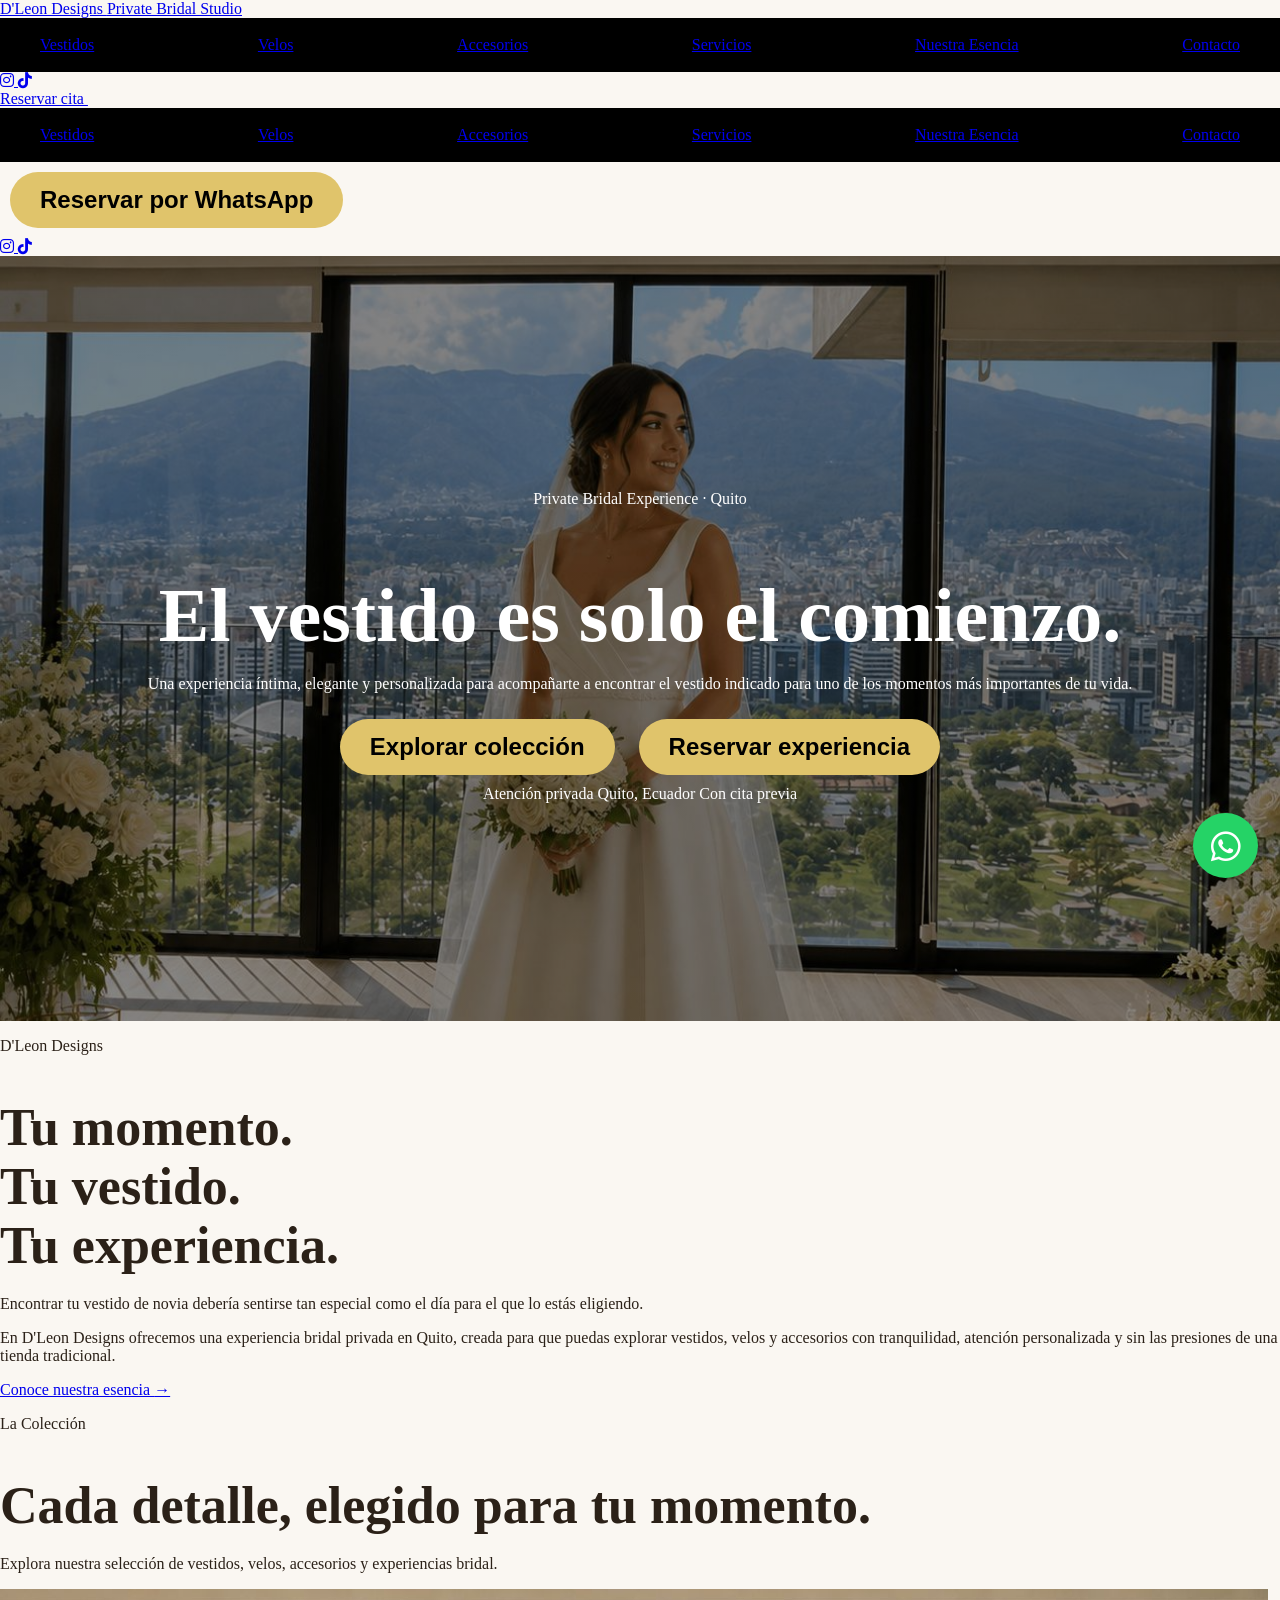
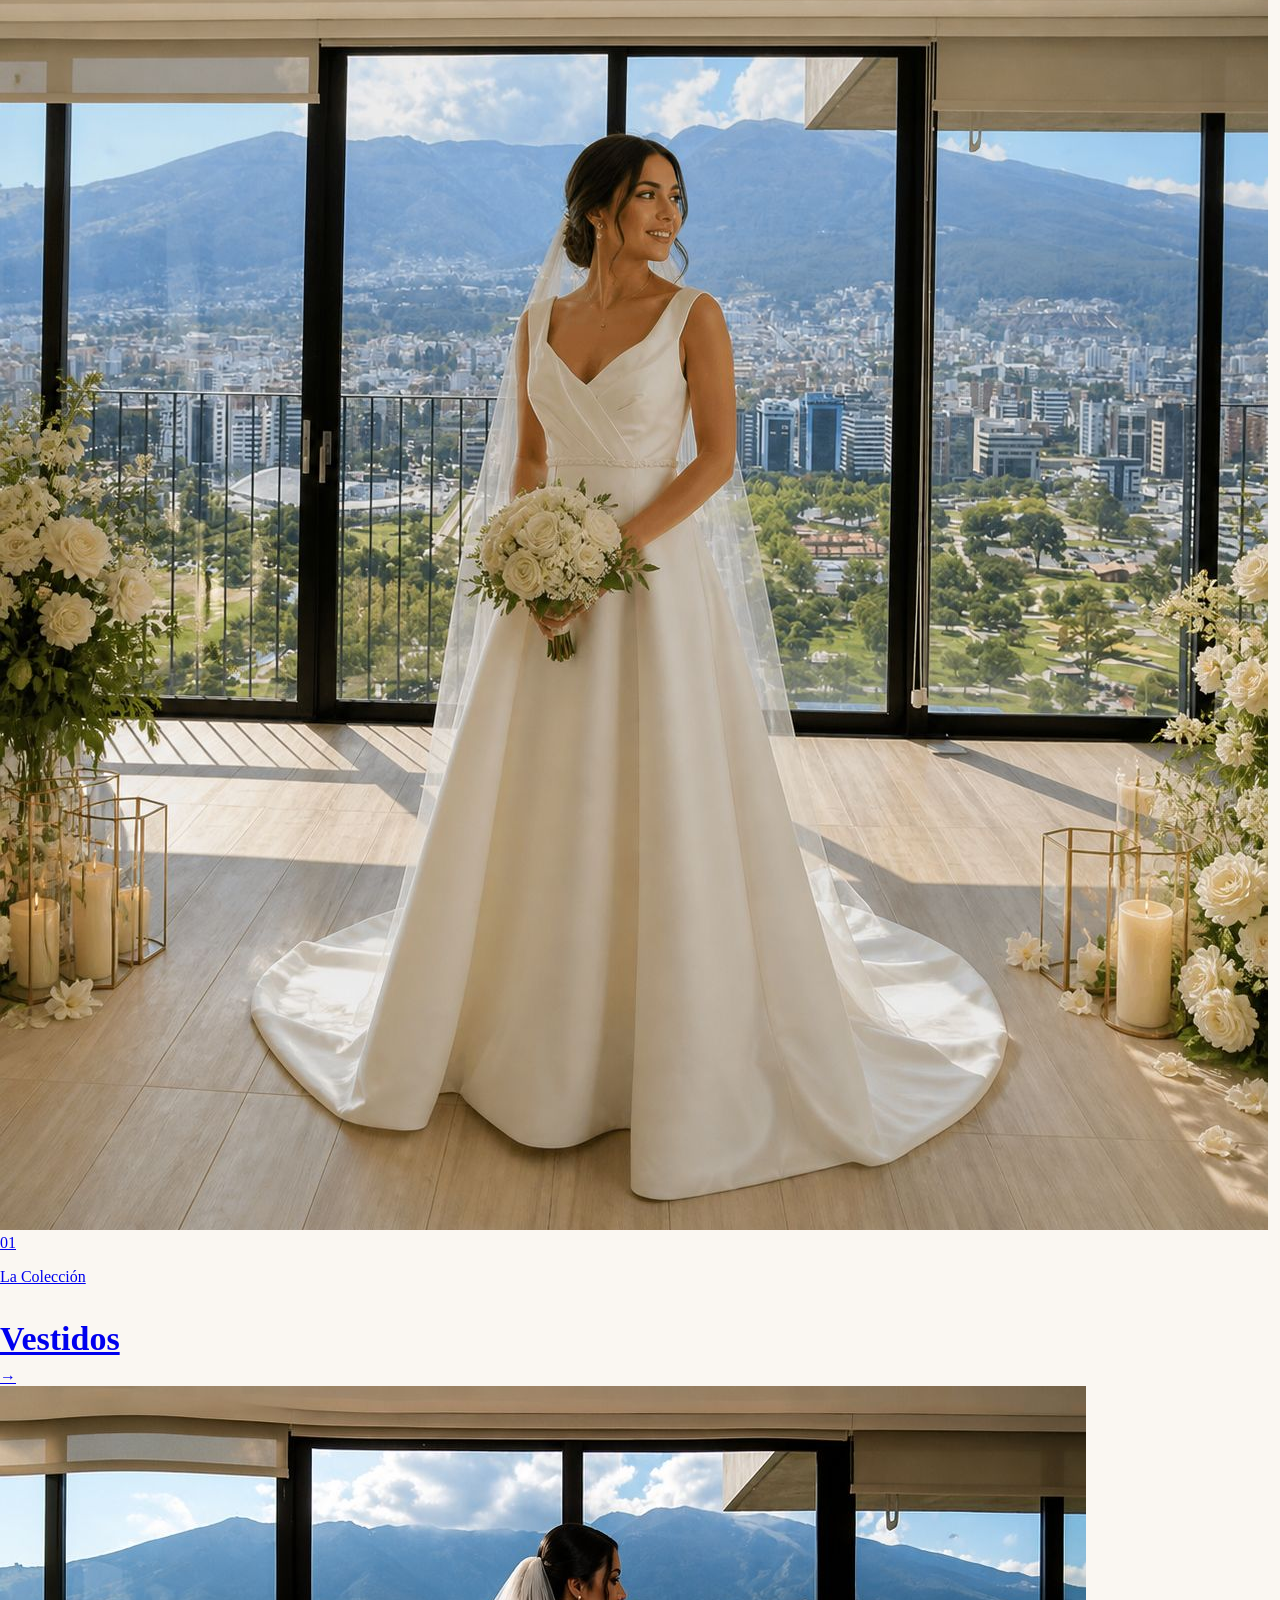
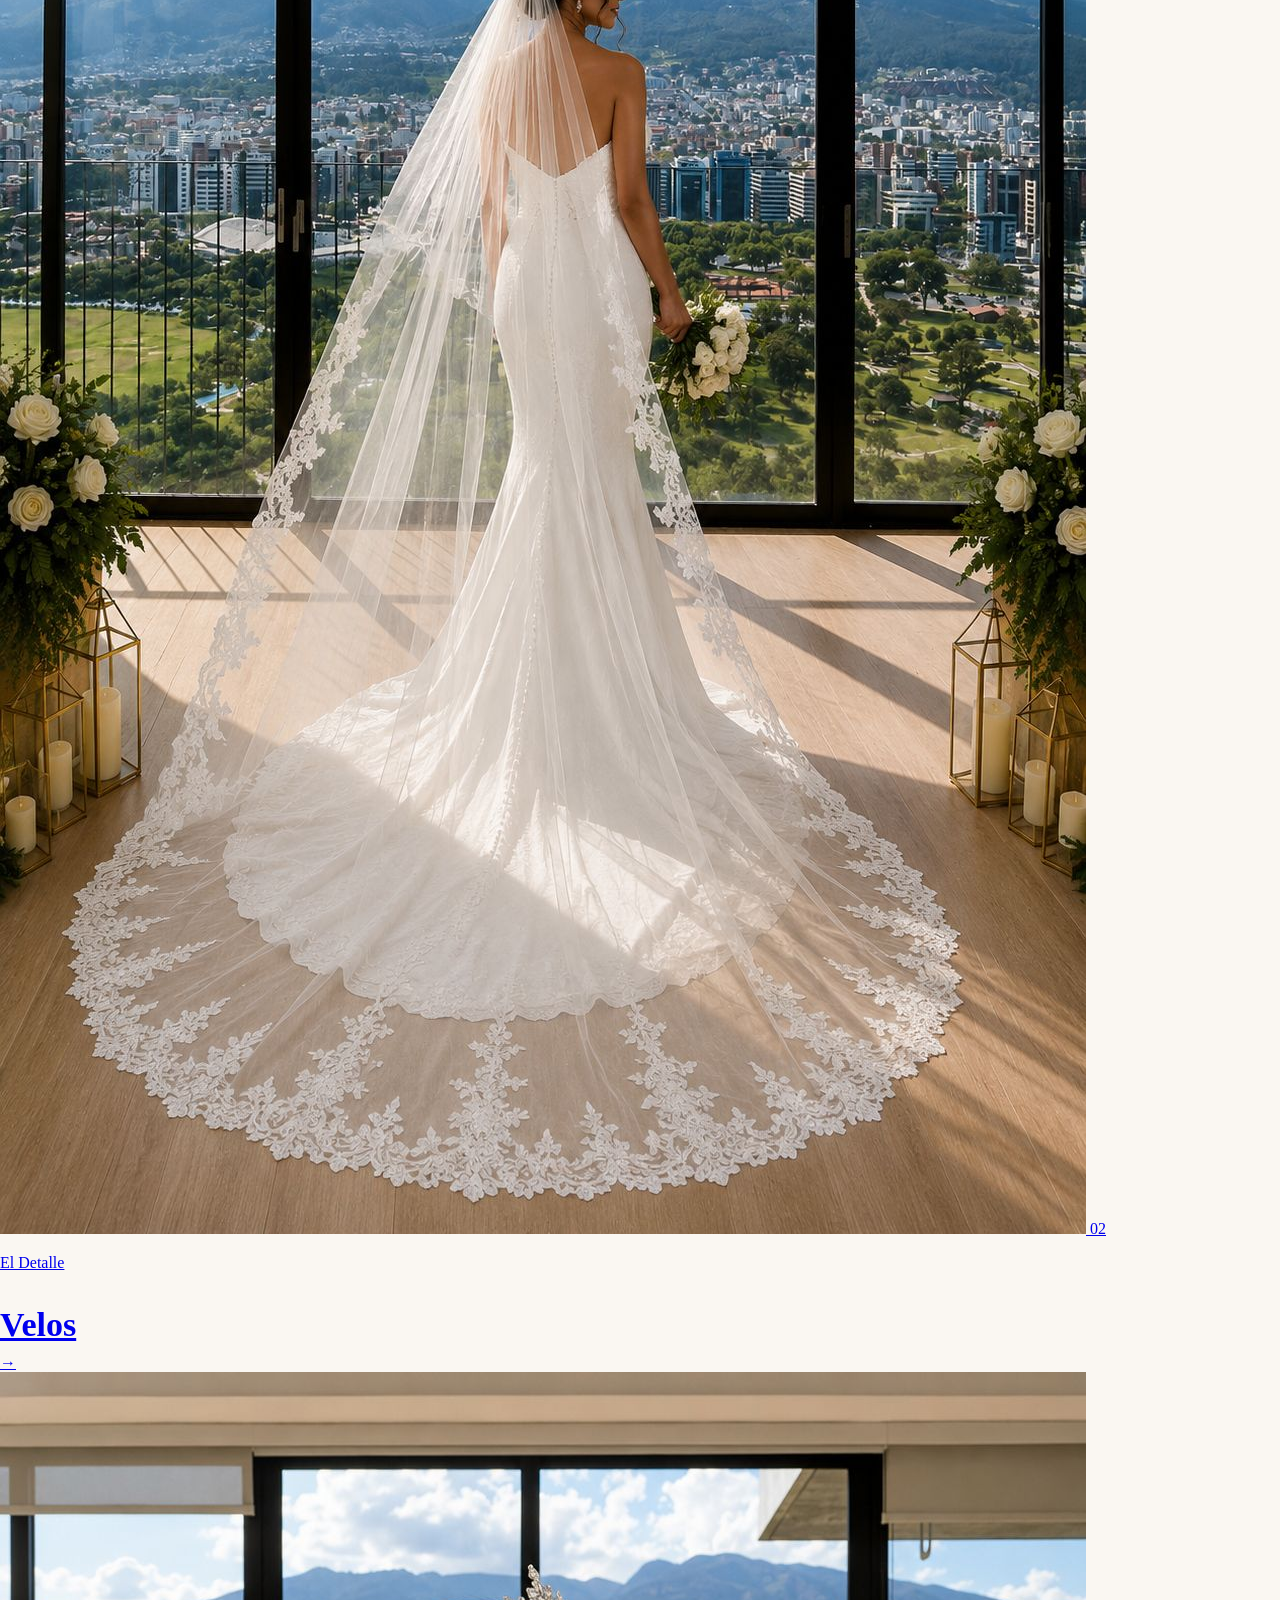
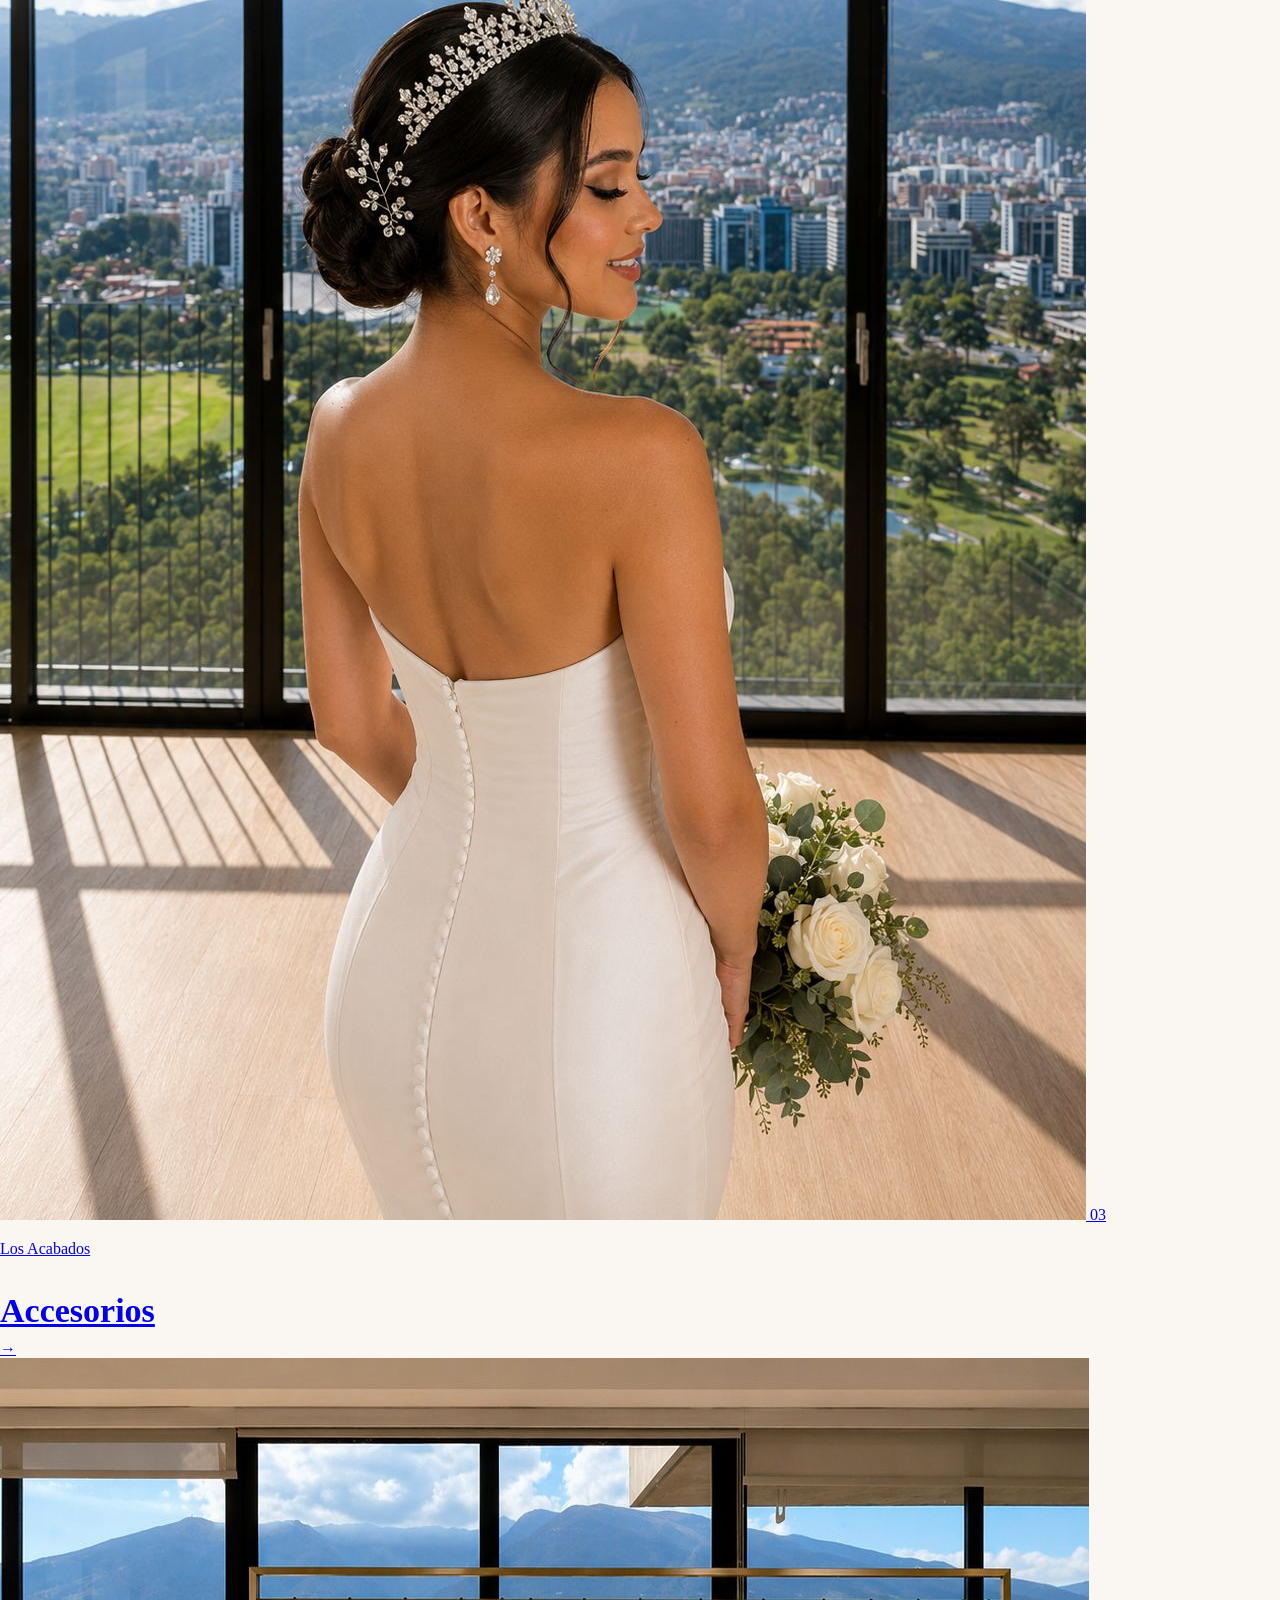
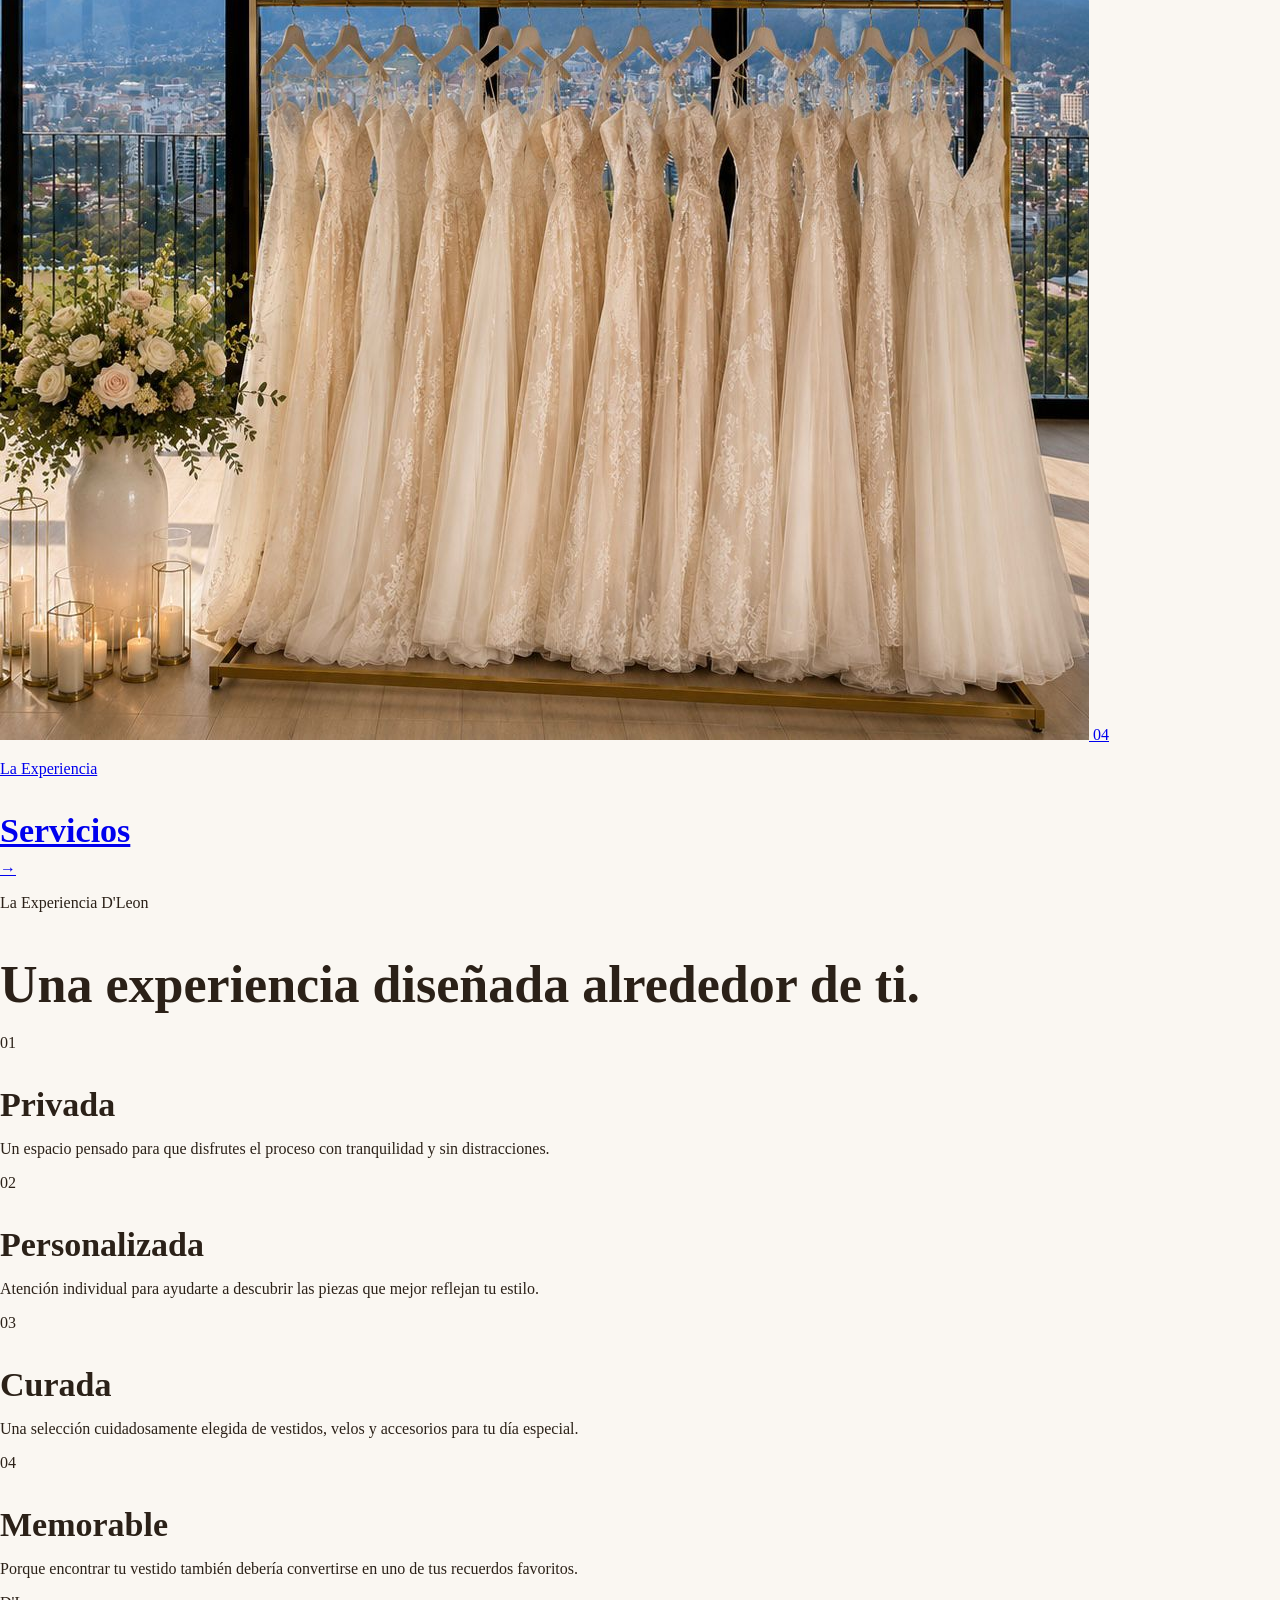
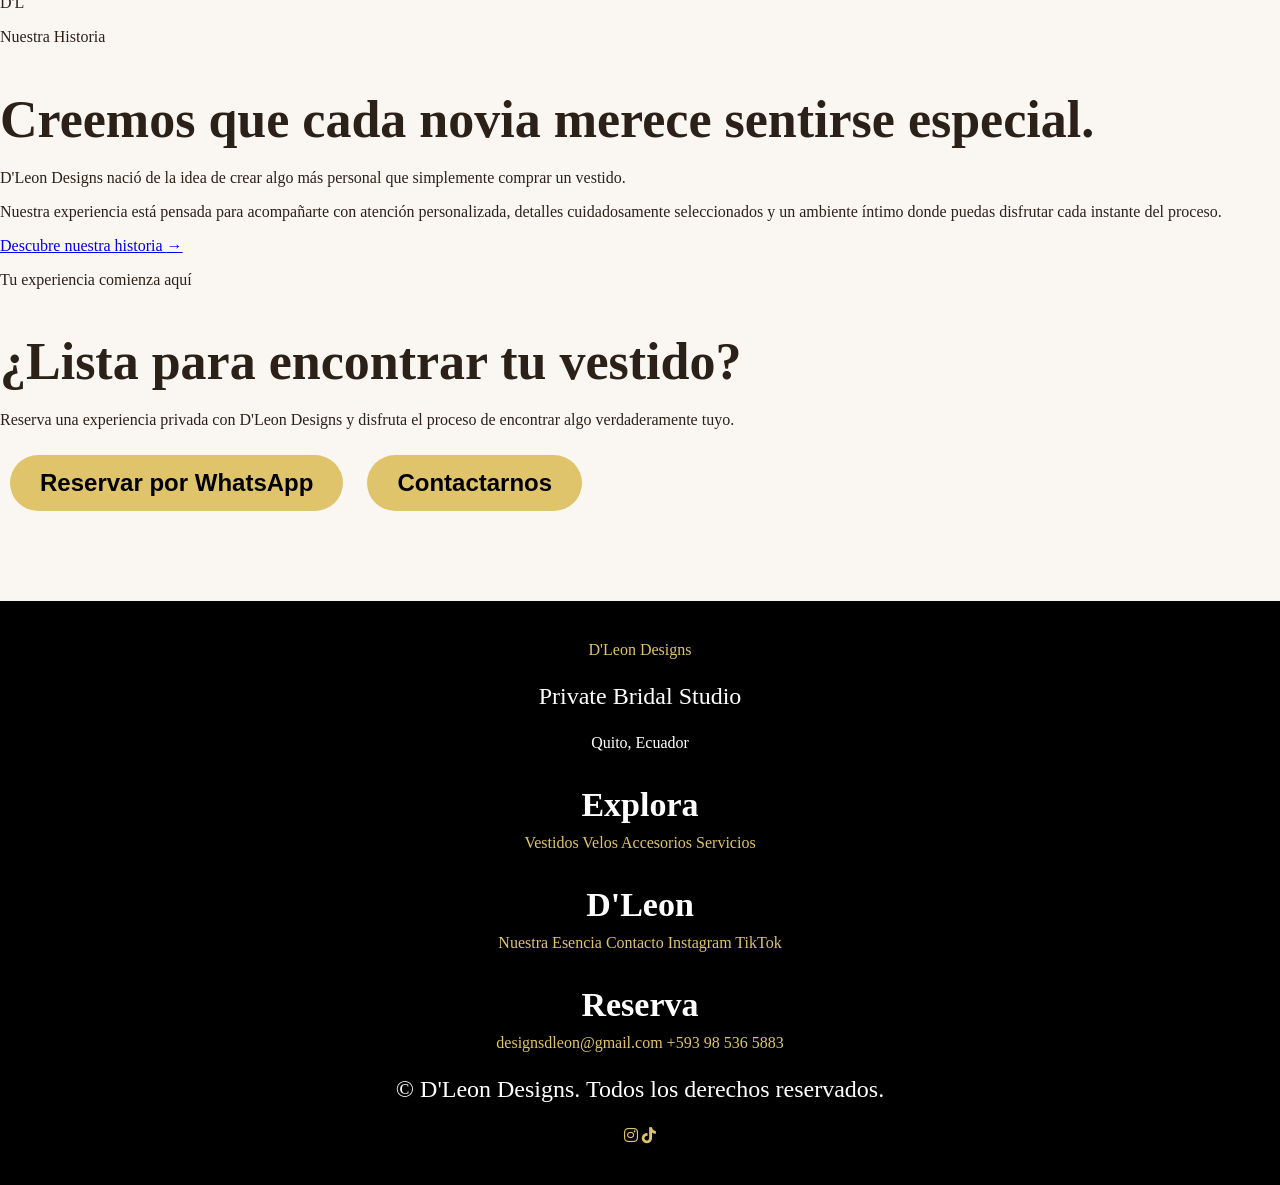
==== commit d3b78eed: "Update index.html" ====
--- a/index.html
+++ b/index.html
@@ -1,31 +1,119 @@
 <!DOCTYPE html>
 <html lang="es">
+
 <head>
 
-  <title>D'Leon Designs | Experiencia Bridal en Quito</title>
-
-  <link rel="stylesheet" href="style.css">
-
-  <!-- Google Tag Manager -->
+  <!-- =====================================================
+       BASIC META
+  ====================================================== -->
+
+  <meta charset="UTF-8">
+
+  <meta
+    name="viewport"
+    content="width=device-width, initial-scale=1.0"
+  >
+
+  <title>D'Leon Designs | Experiencia Bridal Privada en Quito</title>
+
+  <meta
+    name="description"
+    content="Experiencia bridal privada en Quito. Descubre vestidos de novia, velos, accesorios y asesoría personalizada con D'Leon Designs."
+  >
+
+  <meta
+    name="google-site-verification"
+    content="Qiu08ztxw7M4BEyfVzshbsioFNhWwS32kJ1PCdq3CxY"
+  >
+
+
+  <!-- =====================================================
+       FAVICON
+  ====================================================== -->
+
+  <link
+    rel="icon"
+    href="data:image/svg+xml,<svg xmlns='http://www.w3.org/2000/svg' viewBox='0 0 100 100'><text y='.9em' font-size='90'>💍</text></svg>"
+  >
+
+
+  <!-- =====================================================
+       FONTS
+  ====================================================== -->
+
+  <link
+    rel="preconnect"
+    href="https://fonts.googleapis.com"
+  >
+
+  <link
+    rel="preconnect"
+    href="https://fonts.gstatic.com"
+    crossorigin
+  >
+
+  <link
+    href="https://fonts.googleapis.com/css2?family=Cormorant+Garamond:wght@400;500;600&family=Montserrat:wght@300;400;500;600&display=swap"
+    rel="stylesheet"
+  >
+
+
+  <!-- =====================================================
+       ICONS
+  ====================================================== -->
+
+  <link
+    rel="stylesheet"
+    href="https://cdnjs.cloudflare.com/ajax/libs/font-awesome/6.5.1/css/all.min.css"
+  >
+
+
+  <!-- =====================================================
+       MAIN STYLESHEET
+  ====================================================== -->
+
+  <link
+    rel="stylesheet"
+    href="style.css"
+  >
+
+
+  <!-- =====================================================
+       GOOGLE TAG MANAGER
+  ====================================================== -->
+
   <script>
     (function(w,d,s,l,i){
       w[l]=w[l]||[];
-      w[l].push({'gtm.start':
-      new Date().getTime(),event:'gtm.js'});
+      w[l].push({
+        'gtm.start': new Date().getTime(),
+        event:'gtm.js'
+      });
+
       var f=d.getElementsByTagName(s)[0],
-      j=d.createElement(s),
-      dl=l!='dataLayer'?'&l='+l:'';
+          j=d.createElement(s),
+          dl=l!='dataLayer'?'&l='+l:'';
+
       j.async=true;
       j.src='https://www.googletagmanager.com/gtm.js?id='+i+dl;
+
       f.parentNode.insertBefore(j,f);
+
     })(window,document,'script','dataLayer','GTM-MMBTLQ2B');
   </script>
-  <!-- End Google Tag Manager -->
-
-  <!-- Google tag (gtag.js) -->
-  <script async src="https://www.googletagmanager.com/gtag/js?id=G-RLLWJSPPRX"></script>
+
+
+  <!-- =====================================================
+       GOOGLE ANALYTICS
+  ====================================================== -->
+
+  <script
+    async
+    src="https://www.googletagmanager.com/gtag/js?id=G-RLLWJSPPRX"
+  ></script>
 
   <script>
+
     window.dataLayer = window.dataLayer || [];
 
     function gtag(){
@@ -35,329 +123,1030 @@
     gtag('js', new Date());
 
     gtag('config', 'G-RLLWJSPPRX');
+
   </script>
 
-  <meta name="google-site-verification"
-        content="Qiu08ztxw7M4BEyfVzshbsioFNhWwS32kJ1PCdq3CxY" />
-
-  <link rel="icon"
-  href='data:image/svg+xml,<svg xmlns="http://www.w3.org/2000/svg"
-  viewBox="0 0 100 100"><text y=".9em"
-  font-size="90">💍</text></svg>'>
-
-  <link href="https://fonts.googleapis.com/css2?family=Great+Vibes&family=Parisienne&display=swap"
-        rel="stylesheet">
-
-  <link rel="stylesheet"
-  href="https://cdnjs.cloudflare.com/ajax/libs/font-awesome/6.5.1/css/all.min.css">
-
-  <style>
-
-    .home-card-img {
-      width: 100%;
-      height: 500px;
-      object-fit: contain;
-      object-position: center center;
-      background-color: #f5f5f5;
-      padding: 10px;
-      box-sizing: border-box;
-      border-radius: 32px;
-      display: block;
-    }
-
-    .card-link,
-    .card-link:visited,
-    .card-link:hover,
-    .card-link:active {
-      text-decoration: none;
-      color: inherit;
-    }
-
-    .card-link h3,
-    .card-link p {
-      text-decoration: none !important;
-      border-bottom: none !important;
-    }
-
-  </style>
-
 </head>
 
+
 <body class="home-page">
 
-<!-- Google Tag Manager (noscript) -->
+
+<!-- =========================================================
+     GOOGLE TAG MANAGER — NOSCRIPT
+========================================================= -->
+
 <noscript>
+
   <iframe
     src="https://www.googletagmanager.com/ns.html?id=GTM-MMBTLQ2B"
     height="0"
     width="0"
-    style="display:none;visibility:hidden">
-  </iframe>
+    style="display:none;visibility:hidden"
+  ></iframe>
+
 </noscript>
-<!-- End Google Tag Manager (noscript) -->
-
-<nav>
-
-  <div class="logo-area">
-
-    <a href="index.html" class="logo">D'Leon Designs</a>
-
-    <a class="top-social-icon"
-       href="https://www.instagram.com/designsdleon/"
-       target="_blank">
-
-      <i class="fa-brands fa-instagram"></i>
+
+
+<!-- =========================================================
+     HEADER
+========================================================= -->
+
+<header class="site-header" id="siteHeader">
+
+  <div class="nav-container">
+
+
+    <!-- BRAND -->
+
+    <a
+      href="index.html"
+      class="brand"
+      aria-label="D'Leon Designs - Inicio"
+    >
+
+      <span class="brand-name">
+        D'Leon Designs
+      </span>
+
+      <span class="brand-subtitle">
+        Private Bridal Studio
+      </span>
 
     </a>
 
-    <a class="top-social-icon"
-       href="https://www.tiktok.com/@dleondesigns"
-       target="_blank">
-
-      <i class="fa-brands fa-tiktok"></i>
-
-    </a>
+
+    <!-- DESKTOP NAVIGATION -->
+
+    <nav
+      class="desktop-nav"
+      aria-label="Navegación principal"
+    >
+
+      <a href="dresses.html">
+        Vestidos
+      </a>
+
+      <a href="veils.html">
+        Velos
+      </a>
+
+      <a href="accessories.html">
+        Accesorios
+      </a>
+
+      <a href="services.html">
+        Servicios
+      </a>
+
+      <a href="about.html">
+        Nuestra Esencia
+      </a>
+
+      <a href="contact.html">
+        Contacto
+      </a>
+
+    </nav>
+
+
+    <!-- HEADER ACTIONS -->
+
+    <div class="header-actions">
+
+
+      <div class="header-socials">
+
+        <a
+          href="https://www.instagram.com/designsdleon/"
+          target="_blank"
+          rel="noopener noreferrer"
+          aria-label="Instagram de D'Leon Designs"
+        >
+          <i class="fa-brands fa-instagram"></i>
+        </a>
+
+
+        <a
+          href="https://www.tiktok.com/@dleondesigns"
+          target="_blank"
+          rel="noopener noreferrer"
+          aria-label="TikTok de D'Leon Designs"
+        >
+          <i class="fa-brands fa-tiktok"></i>
+        </a>
+
+      </div>
+
+
+      <a
+        href="https://wa.me/593985365883?text=Hola%2C%20estoy%20interesada%20en%20recibir%20m%C3%A1s%20informaci%C3%B3n%20sobre%20los%20vestidos%20de%20novia%20y%20la%20experiencia%20de%20D%27Leon%20Designs."
+        class="header-cta"
+        target="_blank"
+        rel="noopener noreferrer"
+      >
+        Reservar cita
+      </a>
+
+
+      <!-- MOBILE MENU BUTTON -->
+
+      <button
+        class="menu-toggle"
+        id="menuToggle"
+        type="button"
+        aria-label="Abrir menú"
+        aria-expanded="false"
+        aria-controls="mobileMenu"
+      >
+
+        <span></span>
+        <span></span>
+
+      </button>
+
+    </div>
 
   </div>
 
-  <button class="menu-toggle" onclick="toggleMenu()">
-
-    <i class="fa-solid fa-bars"></i>
-
-  </button>
-
-  <div class="nav-menu" id="navMenu">
-
-    <a href="dresses.html">Vestidos</a>
-    <a href="veils.html">Velos</a>
-    <a href="accessories.html">Accesorios</a>
-    <a href="services.html">Servicios</a>
-    <a href="about.html">Nuestra Esencia</a>
-    <a href="contact.html">Contacto</a>
+
+  <!-- MOBILE NAVIGATION -->
+
+  <div
+    class="mobile-menu"
+    id="mobileMenu"
+  >
+
+    <nav aria-label="Navegación móvil">
+
+      <a href="dresses.html">
+        Vestidos
+      </a>
+
+      <a href="veils.html">
+        Velos
+      </a>
+
+      <a href="accessories.html">
+        Accesorios
+      </a>
+
+      <a href="services.html">
+        Servicios
+      </a>
+
+      <a href="about.html">
+        Nuestra Esencia
+      </a>
+
+      <a href="contact.html">
+        Contacto
+      </a>
+
+    </nav>
+
+
+    <div class="mobile-menu-footer">
+
+      <a
+        href="https://wa.me/593985365883?text=Hola%2C%20estoy%20interesada%20en%20agendar%20una%20cita%20con%20D%27Leon%20Designs."
+        class="btn btn-dark"
+        target="_blank"
+        rel="noopener noreferrer"
+      >
+        Reservar por WhatsApp
+      </a>
+
+
+      <div class="mobile-socials">
+
+        <a
+          href="https://www.instagram.com/designsdleon/"
+          target="_blank"
+          rel="noopener noreferrer"
+          aria-label="Instagram"
+        >
+          <i class="fa-brands fa-instagram"></i>
+        </a>
+
+        <a
+          href="https://www.tiktok.com/@dleondesigns"
+          target="_blank"
+          rel="noopener noreferrer"
+          aria-label="TikTok"
+        >
+          <i class="fa-brands fa-tiktok"></i>
+        </a>
+
+      </div>
+
+    </div>
 
   </div>
 
-</nav>
+</header>
+
+
+
+<main>
+
+
+<!-- =========================================================
+     HERO
+========================================================= -->
 
 <section class="hero">
 
-  <div class="hero-box">
-
-    <h1>D'Leon Designs</h1>
-
-    <p class="subtitle">
-      Una experiencia privada y elegante para novias en Quito.
+  <div class="hero-background"></div>
+
+  <div class="hero-overlay"></div>
+
+
+  <div class="hero-content reveal">
+
+    <p class="eyebrow hero-eyebrow">
+      Private Bridal Experience · Quito
     </p>
 
-    <a class="btn" href="dresses.html">
-
-      Ver colección
-
-    </a>
-
-    <a class="btn"
-       href="https://api.whatsapp.com/send?phone=5930985365883&text=Hola%2C%20estoy%20interesada%20en%20recibir%20m%C3%A1s%20informaci%C3%B3n%20sobre%20los%20vestidos%20de%20novia%20y%20la%20experiencia%20de%20D%27Leon%20Designs."
-       target="_blank">
-
-      Reservar por WhatsApp
-
-    </a>
-
-    <a class="btn"
-       href="https://leonfashion.github.io/services.html"
-       target="_blank">
-
-      Agendar cita
-
-    </a>
+
+    <h1>
+      El vestido es solo
+      <span>el comienzo.</span>
+    </h1>
+
+
+    <p class="hero-description">
+
+      Una experiencia íntima, elegante y personalizada
+      para acompañarte a encontrar el vestido indicado
+      para uno de los momentos más importantes de tu vida.
+
+    </p>
+
+
+    <div class="hero-actions">
+
+      <a
+        href="dresses.html"
+        class="btn btn-light"
+      >
+        Explorar colección
+      </a>
+
+
+      <a
+        href="https://wa.me/593985365883?text=Hola%2C%20estoy%20interesada%20en%20agendar%20una%20experiencia%20bridal%20con%20D%27Leon%20Designs."
+        class="btn btn-outline-light"
+        target="_blank"
+        rel="noopener noreferrer"
+      >
+        Reservar experiencia
+      </a>
+
+    </div>
+
+
+    <div class="hero-details">
+
+      <span>
+        Atención privada
+      </span>
+
+      <span class="detail-divider"></span>
+
+      <span>
+        Quito, Ecuador
+      </span>
+
+      <span class="detail-divider"></span>
+
+      <span>
+        Con cita previa
+      </span>
+
+    </div>
 
   </div>
 
 </section>
 
-<section class="section">
-
-  <h2>Bienvenida a D'Leon Designs</h2>
-
-  <p>
-    Ofrecemos una experiencia bridal privada para probar vestidos de novia,
-    velos, accesorios y recibir asesoría personalizada en un ambiente elegante en Quito.
-  </p>
-
-  <div class="about-container">
-
-    <h2 class="about-title">Nuestra Historia</h2>
-
-    <p class="about-text">
-
-      En D'Leon Designs, creemos que cada novia merece vivir un momento íntimo,
-      elegante y memorable al encontrar el vestido perfecto para su gran día.
-
+
+
+<!-- =========================================================
+     INTRODUCTION
+========================================================= -->
+
+<section class="intro-section">
+
+  <div class="section-container intro-grid">
+
+
+    <div class="intro-heading reveal">
+
+      <p class="eyebrow">
+        D'Leon Designs
+      </p>
+
+      <h2>
+        Tu momento.<br>
+        Tu vestido.<br>
+        <span>Tu experiencia.</span>
+      </h2>
+
+    </div>
+
+
+    <div class="intro-copy reveal">
+
+      <p class="intro-lead">
+
+        Encontrar tu vestido de novia debería sentirse
+        tan especial como el día para el que lo estás eligiendo.
+
+      </p>
+
+
+      <p>
+
+        En D'Leon Designs ofrecemos una experiencia bridal
+        privada en Quito, creada para que puedas explorar
+        vestidos, velos y accesorios con tranquilidad,
+        atención personalizada y sin las presiones de una
+        tienda tradicional.
+
+      </p>
+
+
+      <a
+        href="about.html"
+        class="text-link"
+      >
+        Conoce nuestra esencia
+        <span>→</span>
+      </a>
+
+    </div>
+
+  </div>
+
+</section>
+
+
+
+<!-- =========================================================
+     COLLECTION
+========================================================= -->
+
+<section class="collection-section">
+
+  <div class="section-container">
+
+
+    <div class="section-heading reveal">
+
+      <p class="eyebrow">
+        La Colección
+      </p>
+
+      <h2>
+        Cada detalle,
+        <span>elegido para tu momento.</span>
+      </h2>
+
+      <p>
+
+        Explora nuestra selección de vestidos,
+        velos, accesorios y experiencias bridal.
+
+      </p>
+
+    </div>
+
+
+
+    <div class="collection-grid">
+
+
+      <!-- =================================================
+           VESTIDOS
+      ================================================== -->
+
+      <a
+        href="dresses.html"
+        class="collection-card reveal"
+      >
+
+        <div class="collection-image">
+
+          <img
+            src="images/vestido1.jpg"
+            alt="Vestidos de novia D'Leon Designs"
+            loading="lazy"
+          >
+
+          <span class="collection-number">
+            01
+          </span>
+
+        </div>
+
+
+        <div class="collection-card-copy">
+
+          <div>
+
+            <p class="collection-label">
+              La Colección
+            </p>
+
+            <h3>
+              Vestidos
+            </h3>
+
+          </div>
+
+
+          <span class="collection-arrow">
+            →
+          </span>
+
+        </div>
+
+      </a>
+
+
+
+      <!-- =================================================
+           VELOS
+      ================================================== -->
+
+      <a
+        href="veils.html"
+        class="collection-card reveal"
+      >
+
+        <div class="collection-image">
+
+          <img
+            src="images/Velos2.jpg"
+            alt="Velos de novia D'Leon Designs"
+            loading="lazy"
+          >
+
+          <span class="collection-number">
+            02
+          </span>
+
+        </div>
+
+
+        <div class="collection-card-copy">
+
+          <div>
+
+            <p class="collection-label">
+              El Detalle
+            </p>
+
+            <h3>
+              Velos
+            </h3>
+
+          </div>
+
+
+          <span class="collection-arrow">
+            →
+          </span>
+
+        </div>
+
+      </a>
+
+
+
+      <!-- =================================================
+           ACCESORIOS
+      ================================================== -->
+
+      <a
+        href="accessories.html"
+        class="collection-card reveal"
+      >
+
+        <div class="collection-image">
+
+          <img
+            src="images/Accessory1.jpg"
+            alt="Accesorios para novia D'Leon Designs"
+            loading="lazy"
+          >
+
+          <span class="collection-number">
+            03
+          </span>
+
+        </div>
+
+
+        <div class="collection-card-copy">
+
+          <div>
+
+            <p class="collection-label">
+              Los Acabados
+            </p>
+
+            <h3>
+              Accesorios
+            </h3>
+
+          </div>
+
+
+          <span class="collection-arrow">
+            →
+          </span>
+
+        </div>
+
+      </a>
+
+
+
+      <!-- =================================================
+           SERVICIOS
+      ================================================== -->
+
+      <a
+        href="services.html"
+        class="collection-card reveal"
+      >
+
+        <div class="collection-image">
+
+          <img
+            src="images/servicio1.jpg"
+            alt="Servicios bridal D'Leon Designs"
+            loading="lazy"
+          >
+
+          <span class="collection-number">
+            04
+          </span>
+
+        </div>
+
+
+        <div class="collection-card-copy">
+
+          <div>
+
+            <p class="collection-label">
+              La Experiencia
+            </p>
+
+            <h3>
+              Servicios
+            </h3>
+
+          </div>
+
+
+          <span class="collection-arrow">
+            →
+          </span>
+
+        </div>
+
+      </a>
+
+
+    </div>
+
+  </div>
+
+</section>
+
+
+
+<!-- =========================================================
+     EXPERIENCE
+========================================================= -->
+
+<section class="experience-section">
+
+  <div class="section-container">
+
+
+    <div class="experience-heading reveal">
+
+      <p class="eyebrow">
+        La Experiencia D'Leon
+      </p>
+
+      <h2>
+        Una experiencia diseñada
+        <span>alrededor de ti.</span>
+      </h2>
+
+    </div>
+
+
+
+    <div class="experience-grid">
+
+
+      <article class="experience-item reveal">
+
+        <span class="experience-number">
+          01
+        </span>
+
+        <h3>
+          Privada
+        </h3>
+
+        <p>
+          Un espacio pensado para que disfrutes el proceso
+          con tranquilidad y sin distracciones.
+        </p>
+
+      </article>
+
+
+      <article class="experience-item reveal">
+
+        <span class="experience-number">
+          02
+        </span>
+
+        <h3>
+          Personalizada
+        </h3>
+
+        <p>
+          Atención individual para ayudarte a descubrir
+          las piezas que mejor reflejan tu estilo.
+        </p>
+
+      </article>
+
+
+      <article class="experience-item reveal">
+
+        <span class="experience-number">
+          03
+        </span>
+
+        <h3>
+          Curada
+        </h3>
+
+        <p>
+          Una selección cuidadosamente elegida de vestidos,
+          velos y accesorios para tu día especial.
+        </p>
+
+      </article>
+
+
+      <article class="experience-item reveal">
+
+        <span class="experience-number">
+          04
+        </span>
+
+        <h3>
+          Memorable
+        </h3>
+
+        <p>
+          Porque encontrar tu vestido también debería
+          convertirse en uno de tus recuerdos favoritos.
+        </p>
+
+      </article>
+
+
+    </div>
+
+  </div>
+
+</section>
+
+
+
+<!-- =========================================================
+     OUR STORY
+========================================================= -->
+
+<section class="story-section">
+
+  <div class="section-container story-grid">
+
+
+    <div class="story-number reveal">
+      D'L
+    </div>
+
+
+    <div class="story-content reveal">
+
+      <p class="eyebrow">
+        Nuestra Historia
+      </p>
+
+
+      <h2>
+        Creemos que cada novia
+        merece sentirse <span>especial.</span>
+      </h2>
+
+
+      <p class="story-lead">
+
+        D'Leon Designs nació de la idea de crear algo
+        más personal que simplemente comprar un vestido.
+
+      </p>
+
+
+      <p>
+
+        Nuestra experiencia está pensada para acompañarte
+        con atención personalizada, detalles cuidadosamente
+        seleccionados y un ambiente íntimo donde puedas
+        disfrutar cada instante del proceso.
+
+      </p>
+
+
+      <a
+        href="about.html"
+        class="text-link"
+      >
+        Descubre nuestra historia
+        <span>→</span>
+      </a>
+
+    </div>
+
+  </div>
+
+</section>
+
+
+
+<!-- =========================================================
+     FINAL CTA
+========================================================= -->
+
+<section class="bridal-cta">
+
+  <div class="bridal-cta-inner reveal">
+
+    <p class="eyebrow">
+      Tu experiencia comienza aquí
     </p>
 
-    <p class="about-text">
-
-      Nuestra experiencia está pensada para acompañarte con atención personalizada,
-      detalles cuidadosamente seleccionados y un ambiente especial donde puedas
-      disfrutar cada instante de este proceso.
+
+    <h2>
+      ¿Lista para encontrar
+      <span>tu vestido?</span>
+    </h2>
+
+
+    <p>
+
+      Reserva una experiencia privada con D'Leon Designs
+      y disfruta el proceso de encontrar algo verdaderamente tuyo.
 
     </p>
 
+
+    <div class="cta-actions">
+
+      <a
+        href="https://wa.me/593985365883?text=Hola%2C%20quiero%20reservar%20una%20experiencia%20bridal%20con%20D%27Leon%20Designs."
+        class="btn btn-light"
+        target="_blank"
+        rel="noopener noreferrer"
+      >
+        Reservar por WhatsApp
+      </a>
+
+
+      <a
+        href="contact.html"
+        class="btn btn-outline-light"
+      >
+        Contactarnos
+      </a>
+
+    </div>
+
   </div>
 
-  <div class="home-grid">
-
-    <!-- VESTIDOS -->
-
-    <a href="dresses.html" class="card-link">
-
-      <div class="card">
-
-        <img src="images/vestido1.jpg"
-             class="home-card-img"
-             alt="Vestidos de novia">
-
-        <h3>Vestidos Elegantes</h3>
-
-        <p>
-          Diseños sofisticados para tu día especial.
-        </p>
-
-      </div>
-
-    </a>
-
-    <!-- VELOS -->
-
-    <a href="veils.html" class="card-link">
-
-      <div class="card">
-
-        <img src="images/Velos2.jpg"
-             class="home-card-img"
-             alt="Velos de novia">
-
-        <h3>Velos Elegantes</h3>
-
-        <p>
-          Velos lujosos para tu día especial.
-        </p>
-
-      </div>
-
-    </a>
-
-    <!-- ACCESORIOS -->
-
-    <a href="accessories.html" class="card-link">
-
-      <div class="card">
-
-        <img src="images/Accessory1.jpg"
-             class="home-card-img"
-             alt="Accesorios de novia">
-
-        <h3>Accesorios Elegantes</h3>
-
-        <p>
-          Detalles importantes para tu día especial.
-        </p>
-
-      </div>
-
-    </a>
-
-    <!-- SERVICIOS -->
-
-    <a href="services.html" class="card-link">
-
-      <div class="card">
-
-        <img src="images/servicio1.jpg"
-             class="home-card-img"
-             alt="Servicios bridal">
-
-        <h3>Servicios</h3>
-
-        <p>
-          Descubre experiencias bridal diseñadas para hacer de cada momento
-          algo elegante, íntimo e inolvidable.
-        </p>
-
-      </div>
-
-    </a>
+</section>
+
+
+</main>
+
+
+
+<!-- =========================================================
+     FOOTER
+========================================================= -->
+
+<footer class="site-footer">
+
+  <div class="section-container footer-grid">
+
+
+    <!-- BRAND -->
+
+    <div class="footer-brand">
+
+      <a
+        href="index.html"
+        class="footer-logo"
+      >
+        D'Leon Designs
+      </a>
+
+
+      <p>
+        Private Bridal Studio
+      </p>
+
+
+      <span>
+        Quito, Ecuador
+      </span>
+
+    </div>
+
+
+
+    <!-- EXPLORE -->
+
+    <div class="footer-column">
+
+      <h3>
+        Explora
+      </h3>
+
+
+      <a href="dresses.html">
+        Vestidos
+      </a>
+
+      <a href="veils.html">
+        Velos
+      </a>
+
+      <a href="accessories.html">
+        Accesorios
+      </a>
+
+      <a href="services.html">
+        Servicios
+      </a>
+
+    </div>
+
+
+
+    <!-- STUDIO -->
+
+    <div class="footer-column">
+
+      <h3>
+        D'Leon
+      </h3>
+
+
+      <a href="about.html">
+        Nuestra Esencia
+      </a>
+
+      <a href="contact.html">
+        Contacto
+      </a>
+
+      <a
+        href="https://www.instagram.com/designsdleon/"
+        target="_blank"
+        rel="noopener noreferrer"
+      >
+        Instagram
+      </a>
+
+      <a
+        href="https://www.tiktok.com/@dleondesigns"
+        target="_blank"
+        rel="noopener noreferrer"
+      >
+        TikTok
+      </a>
+
+    </div>
+
+
+
+    <!-- CONTACT -->
+
+    <div class="footer-column footer-contact">
+
+      <h3>
+        Reserva
+      </h3>
+
+
+      <a
+        href="mailto:designsdleon@gmail.com"
+      >
+        designsdleon@gmail.com
+      </a>
+
+
+      <a
+        href="https://wa.me/593985365883?text=Hola%2C%20estoy%20interesada%20en%20recibir%20m%C3%A1s%20informaci%C3%B3n%20sobre%20D%27Leon%20Designs."
+        target="_blank"
+        rel="noopener noreferrer"
+      >
+        +593 98 536 5883
+      </a>
+
+    </div>
+
 
   </div>
 
-</section>
-
-<footer>
-
-  <p style="font-family: 'Century Gothic', CenturyGothic, AppleGothic, sans-serif;">
-
-    Correo:
-
-    <a href="mailto:designsdleon@gmail.com"
-       style="font-family: 'Century Gothic', CenturyGothic, AppleGothic, sans-serif;">
-
-      designsdleon@gmail.com
-
-    </a>
-
-  </p>
-
-  <p style="font-family: 'Century Gothic', CenturyGothic, AppleGothic, sans-serif;">
-
-    WhatsApp:
-
-    <a href="https://api.whatsapp.com/send?phone=5930985365883&text=Hola%2C%20estoy%20interesada%20en%20recibir%20m%C3%A1s%20informaci%C3%B3n%20sobre%20los%20vestidos%20de%20novia%20y%20la%20experiencia%20de%20D%27Leon%20Designs."
-       target="_blank"
-       style="font-family: 'Century Gothic', CenturyGothic, AppleGothic, sans-serif;">
-
-      98 536 5883
-
-    </a>
-
-  </p>
-
-  <div class="footer-socials">
-
-    <a href="https://www.instagram.com/designsdleon/"
-       target="_blank">
-
-      <i class="fa-brands fa-instagram"></i>
-
-    </a>
-
-    <a href="https://www.tiktok.com/@dleondesigns"
-       target="_blank">
-
-      <i class="fa-brands fa-tiktok"></i>
-
-    </a>
+
+
+  <div class="section-container footer-bottom">
+
+    <p>
+      © <span id="currentYear"></span> D'Leon Designs.
+      Todos los derechos reservados.
+    </p>
+
+
+    <div class="footer-social-icons">
+
+      <a
+        href="https://www.instagram.com/designsdleon/"
+        target="_blank"
+        rel="noopener noreferrer"
+        aria-label="Instagram de D'Leon Designs"
+      >
+        <i class="fa-brands fa-instagram"></i>
+      </a>
+
+
+      <a
+        href="https://www.tiktok.com/@dleondesigns"
+        target="_blank"
+        rel="noopener noreferrer"
+        aria-label="TikTok de D'Leon Designs"
+      >
+        <i class="fa-brands fa-tiktok"></i>
+      </a>
+
+    </div>
 
   </div>
 
 </footer>
 
-<a class="floating-whatsapp"
-   href="https://api.whatsapp.com/send?phone=5930985365883&text=Hola%2C%20estoy%20interesada%20en%20recibir%20m%C3%A1s%20informaci%C3%B3n%20sobre%20los%20vestidos%20de%20novia%20y%20la%20experiencia%20de%20D%27Leon%20Designs."
-   target="_blank">
+
+
+<!-- =========================================================
+     FLOATING WHATSAPP
+========================================================= -->
+
+<a
+  class="floating-whatsapp"
+  href="https://wa.me/593985365883?text=Hola%2C%20estoy%20interesada%20en%20recibir%20m%C3%A1s%20informaci%C3%B3n%20sobre%20los%20vestidos%20de%20novia%20y%20la%20experiencia%20de%20D%27Leon%20Designs."
+  target="_blank"
+  rel="noopener noreferrer"
+  aria-label="Contactar D'Leon Designs por WhatsApp"
+>
 
   <i class="fa-brands fa-whatsapp"></i>
 
 </a>
 
-<script>
-
-  function toggleMenu() {
-
-    document.getElementById("navMenu").classList.toggle("show-menu");
-
-  }
-
-</script>
+
+
+<!-- =========================================================
+     JAVASCRIPT
+========================================================= -->
+
+<script src="js/script.js"></script>
+
 
 </body>
 </html>
--- a/style.css
+++ b/style.css
@@ -137,13 +137,25 @@
 }
 
 .section {
-  padding: 80px 12%;
+
+  padding: 90px 14%;
+
   text-align: center;
+
 }
 
 .section p {
-  font-size: 28px;
-  line-height: 1.8;
+
+  font-size: 26px;
+
+  line-height: 2;
+
+  max-width: 900px;
+
+  margin-left: auto;
+
+  margin-right: auto;
+
 }
 
 .about-container {
@@ -334,8 +346,13 @@
 }
 
 .btn:hover {
+
   background: #d4af37;
-  transform: translateY(-2px);
+
+  transform: translateY(-3px);
+
+  box-shadow: 0 12px 30px rgba(0,0,0,.18);
+
 }
 
 footer {
@@ -429,6 +446,69 @@
   justify-self: center;
 }
 
+/* =========================
+   ABOUT PAGE
+========================= */
+
+.about-logo {
+
+  width: 280px;
+  max-width: 85%;
+  cursor: pointer;
+  display: block;
+
+  margin: 50px auto 70px auto;
+
+  transition: transform .35s ease;
+
+}
+
+.about-logo:hover {
+
+  transform: scale(1.04);
+
+}
+
+.about-section {
+
+  max-width: 950px;
+
+  margin: 0 auto 75px auto;
+
+}
+
+.about-section h2 {
+
+  color: #c8a14d;
+
+  margin-bottom: 20px;
+
+}
+
+.about-section p {
+
+  font-size: 28px;
+
+  line-height: 2;
+
+}
+
+.about-quote {
+
+  max-width: 900px;
+
+  margin: 80px auto 60px auto;
+
+  font-family: "Parisienne","Great Vibes",cursive;
+
+  font-size: 58px;
+
+  color: #c8a14d;
+
+  line-height: 1.4;
+
+}
+
 @media (max-width: 700px) {
 
   nav {
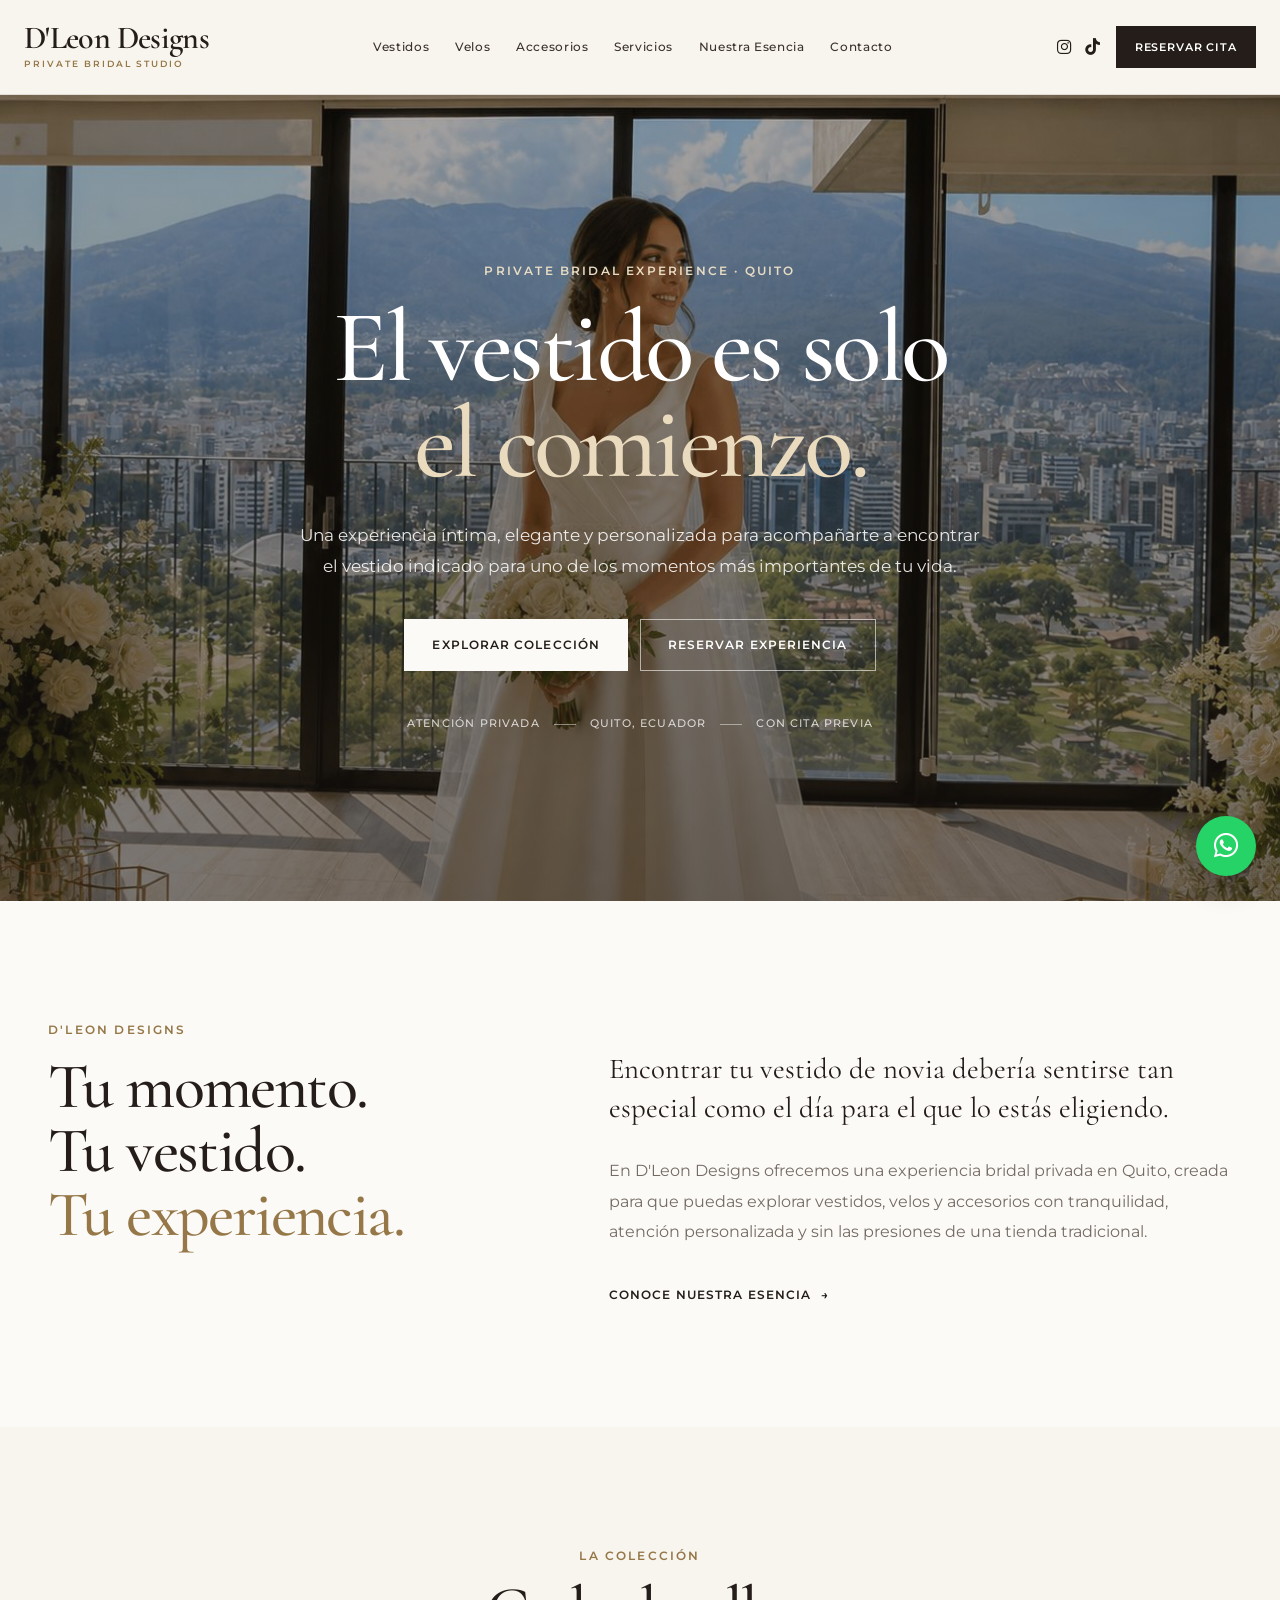
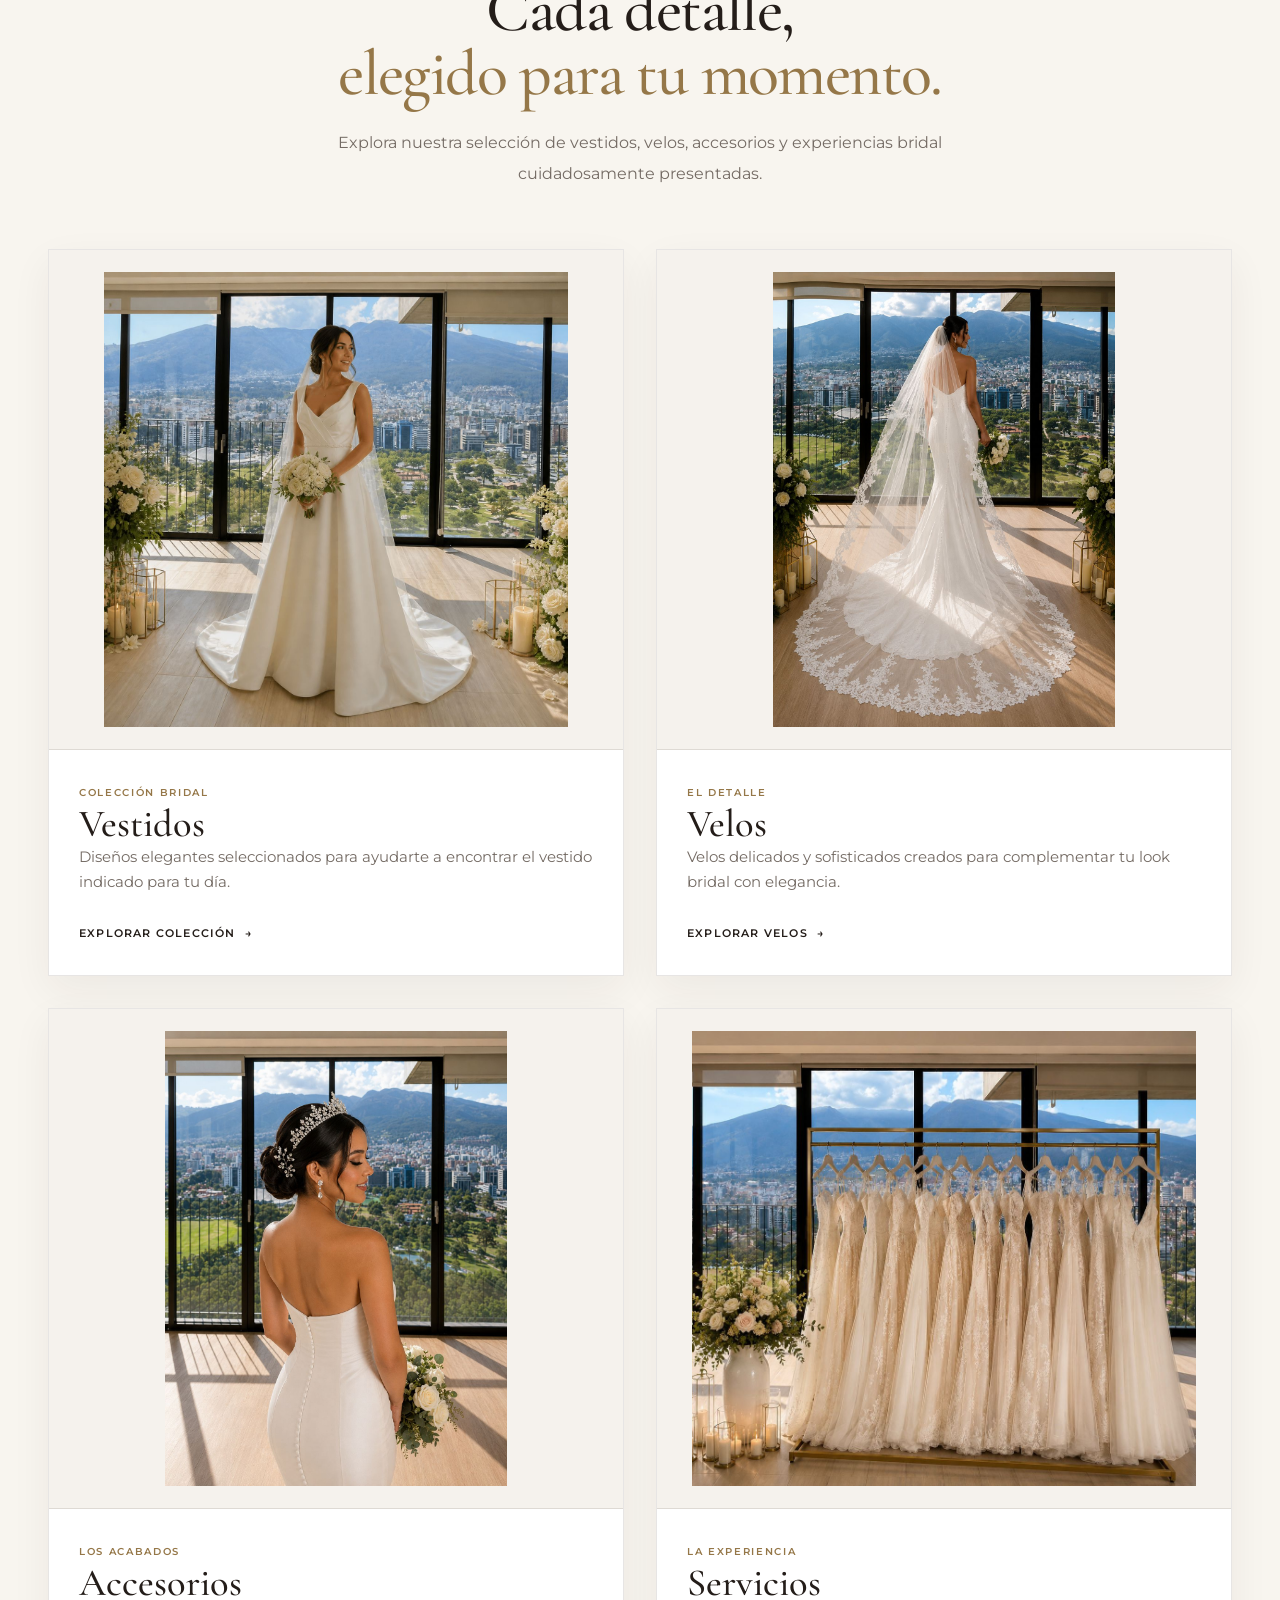
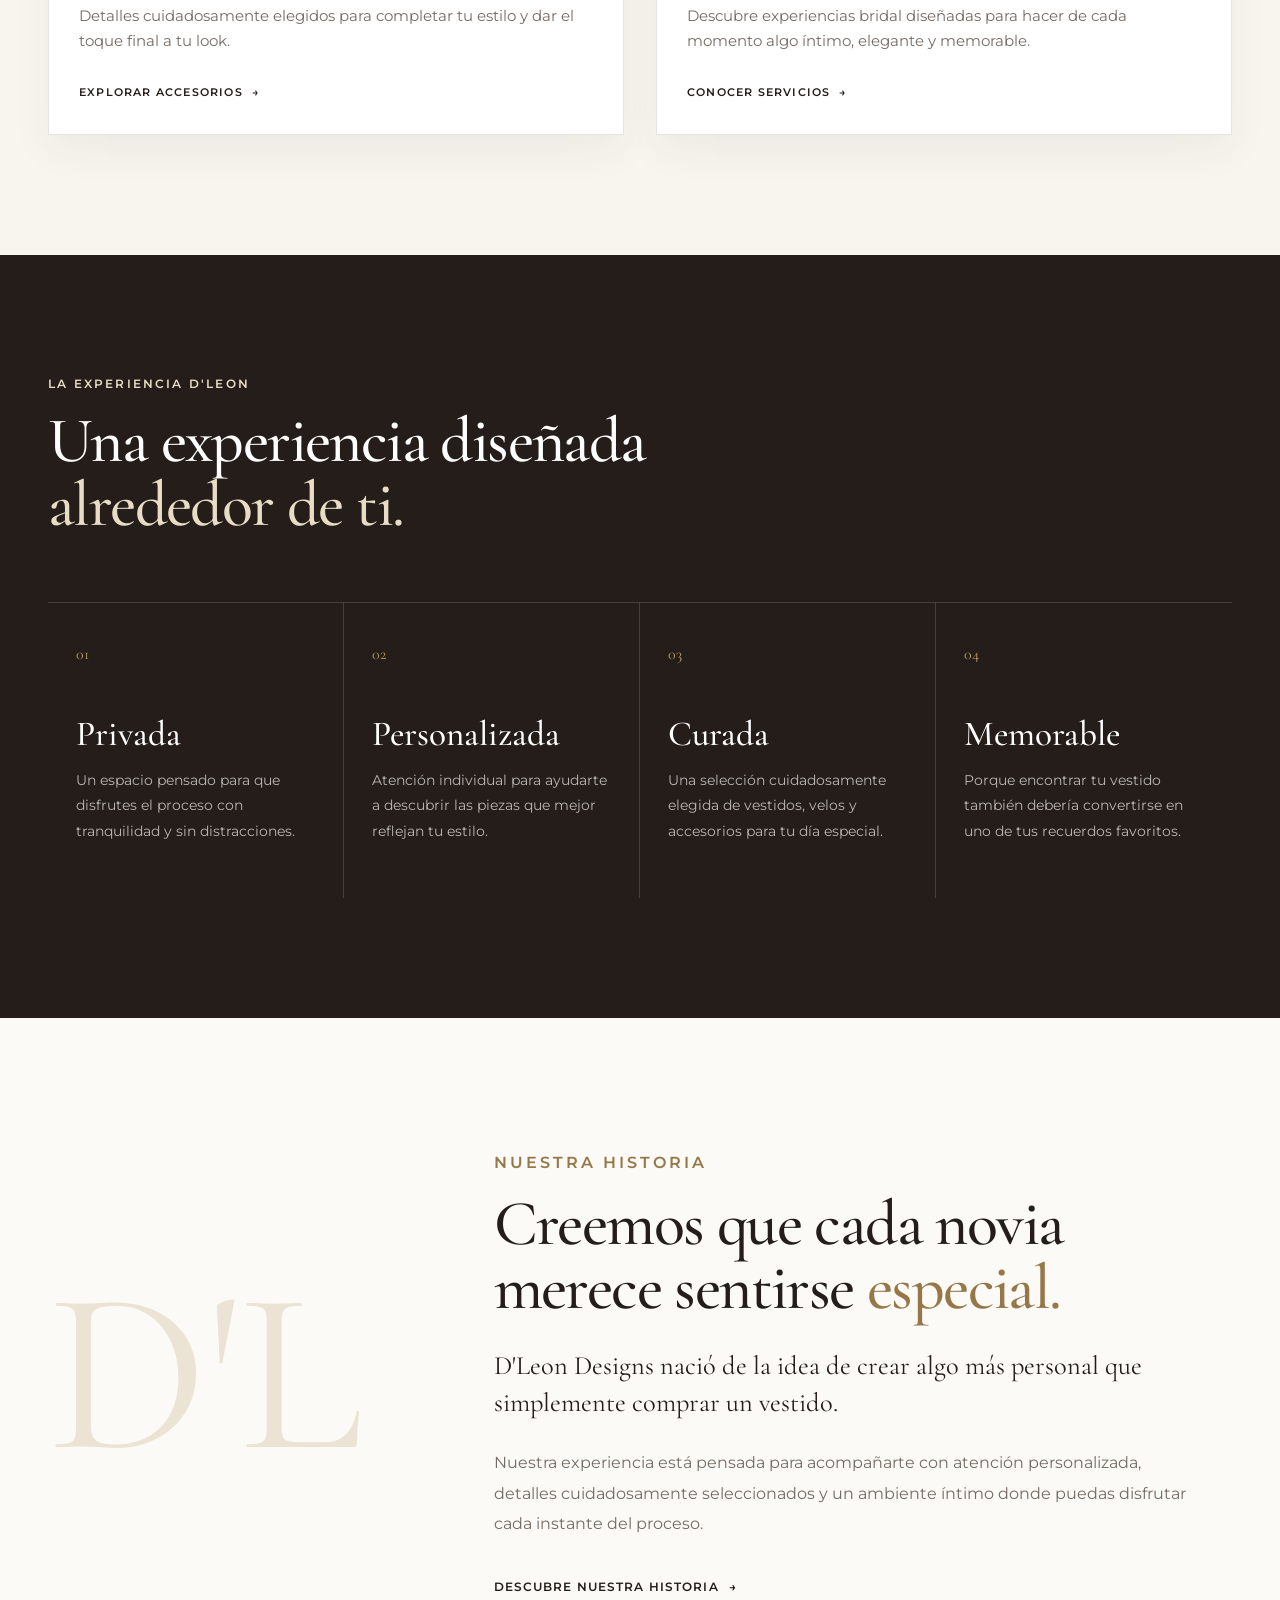
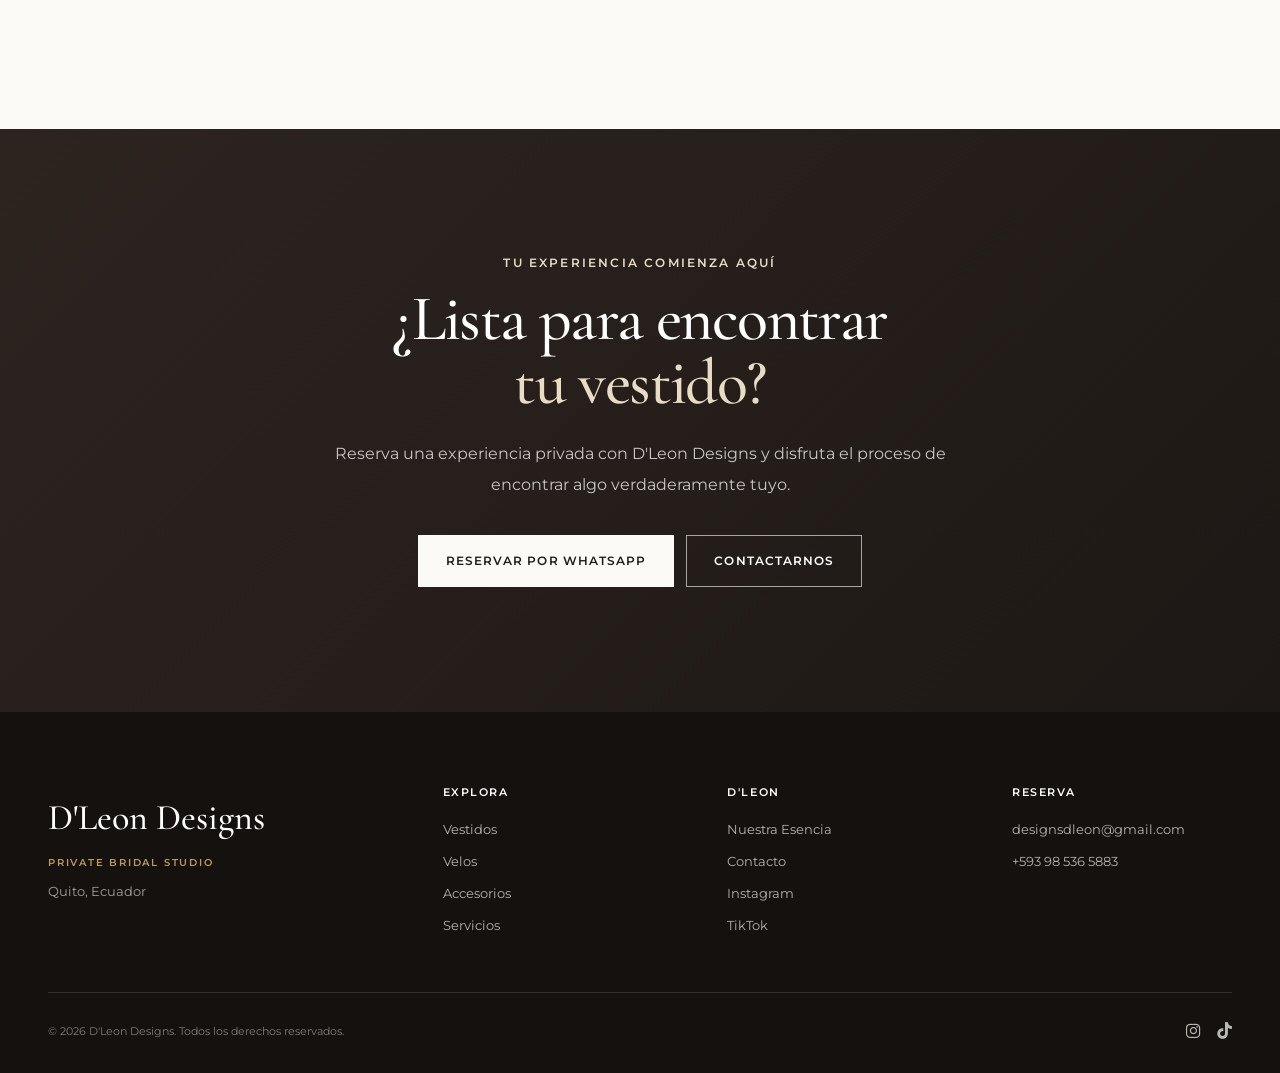
==== commit c7d1b9dc: "Update index.html" ====
--- a/index.html
+++ b/index.html
@@ -501,7 +501,6 @@
 
   <div class="section-container">
 
-
     <div class="section-heading reveal">
 
       <p class="eyebrow">
@@ -514,207 +513,149 @@
       </h2>
 
       <p>
-
-        Explora nuestra selección de vestidos,
-        velos, accesorios y experiencias bridal.
-
+        Explora nuestra selección de vestidos, velos, accesorios
+        y experiencias bridal cuidadosamente presentadas.
       </p>
 
     </div>
 
 
-
     <div class="collection-grid">
 
 
-      <!-- =================================================
-           VESTIDOS
-      ================================================== -->
-
-      <a
-        href="dresses.html"
-        class="collection-card reveal"
-      >
-
-        <div class="collection-image">
-
+      <!-- VESTIDOS -->
+
+      <a href="dresses.html" class="product-card reveal">
+
+        <div class="product-card-image">
           <img
             src="images/vestido1.jpg"
             alt="Vestidos de novia D'Leon Designs"
             loading="lazy"
           >
-
-          <span class="collection-number">
-            01
+        </div>
+
+        <div class="product-card-content">
+
+          <span class="product-card-category">
+            Colección Bridal
           </span>
 
+          <h3>Vestidos</h3>
+
+          <p>
+            Diseños elegantes seleccionados para ayudarte
+            a encontrar el vestido indicado para tu día.
+          </p>
+
+          <span class="product-card-link">
+            Explorar colección
+            <span>→</span>
+          </span>
+
         </div>
 
-
-        <div class="collection-card-copy">
-
-          <div>
-
-            <p class="collection-label">
-              La Colección
-            </p>
-
-            <h3>
-              Vestidos
-            </h3>
-
-          </div>
-
-
-          <span class="collection-arrow">
-            →
-          </span>
-
-        </div>
-
-      </a>
-
-
-
-      <!-- =================================================
-           VELOS
-      ================================================== -->
-
-      <a
-        href="veils.html"
-        class="collection-card reveal"
-      >
-
-        <div class="collection-image">
-
+      </a>
+
+
+      <!-- VELOS -->
+
+      <a href="veils.html" class="product-card reveal">
+
+        <div class="product-card-image">
           <img
             src="images/Velos2.jpg"
             alt="Velos de novia D'Leon Designs"
             loading="lazy"
           >
-
-          <span class="collection-number">
-            02
+        </div>
+
+        <div class="product-card-content">
+
+          <span class="product-card-category">
+            El Detalle
           </span>
 
+          <h3>Velos</h3>
+
+          <p>
+            Velos delicados y sofisticados creados para
+            complementar tu look bridal con elegancia.
+          </p>
+
+          <span class="product-card-link">
+            Explorar velos
+            <span>→</span>
+          </span>
+
         </div>
 
-
-        <div class="collection-card-copy">
-
-          <div>
-
-            <p class="collection-label">
-              El Detalle
-            </p>
-
-            <h3>
-              Velos
-            </h3>
-
-          </div>
-
-
-          <span class="collection-arrow">
-            →
-          </span>
-
-        </div>
-
-      </a>
-
-
-
-      <!-- =================================================
-           ACCESORIOS
-      ================================================== -->
-
-      <a
-        href="accessories.html"
-        class="collection-card reveal"
-      >
-
-        <div class="collection-image">
-
+      </a>
+
+
+      <!-- ACCESORIOS -->
+
+      <a href="accessories.html" class="product-card reveal">
+
+        <div class="product-card-image">
           <img
             src="images/Accessory1.jpg"
             alt="Accesorios para novia D'Leon Designs"
             loading="lazy"
           >
-
-          <span class="collection-number">
-            03
+        </div>
+
+        <div class="product-card-content">
+
+          <span class="product-card-category">
+            Los Acabados
           </span>
 
+          <h3>Accesorios</h3>
+
+          <p>
+            Detalles cuidadosamente elegidos para completar
+            tu estilo y dar el toque final a tu look.
+          </p>
+
+          <span class="product-card-link">
+            Explorar accesorios
+            <span>→</span>
+          </span>
+
         </div>
 
-
-        <div class="collection-card-copy">
-
-          <div>
-
-            <p class="collection-label">
-              Los Acabados
-            </p>
-
-            <h3>
-              Accesorios
-            </h3>
-
-          </div>
-
-
-          <span class="collection-arrow">
-            →
-          </span>
-
-        </div>
-
-      </a>
-
-
-
-      <!-- =================================================
-           SERVICIOS
-      ================================================== -->
-
-      <a
-        href="services.html"
-        class="collection-card reveal"
-      >
-
-        <div class="collection-image">
-
+      </a>
+
+
+      <!-- SERVICIOS -->
+
+      <a href="services.html" class="product-card reveal">
+
+        <div class="product-card-image">
           <img
             src="images/servicio1.jpg"
             alt="Servicios bridal D'Leon Designs"
             loading="lazy"
           >
-
-          <span class="collection-number">
-            04
+        </div>
+
+        <div class="product-card-content">
+
+          <span class="product-card-category">
+            La Experiencia
           </span>
 
-        </div>
-
-
-        <div class="collection-card-copy">
-
-          <div>
-
-            <p class="collection-label">
-              La Experiencia
-            </p>
-
-            <h3>
-              Servicios
-            </h3>
-
-          </div>
-
-
-          <span class="collection-arrow">
-            →
+          <h3>Servicios</h3>
+
+          <p>
+            Descubre experiencias bridal diseñadas para hacer
+            de cada momento algo íntimo, elegante y memorable.
+          </p>
+
+          <span class="product-card-link">
+            Conocer servicios
+            <span>→</span>
           </span>
 
         </div>
--- a/style.css
+++ b/style.css
@@ -1,375 +1,2187 @@
+/* =========================================================
+   D'LEON DESIGNS
+   LUXURY BRIDAL DESIGN SYSTEM
+========================================================= */
+
+:root {
+
+  --ivory: #f8f5ef;
+  --ivory-soft: #fcfaf6;
+  --cream: #f1ece3;
+
+  --white: #ffffff;
+
+  --espresso: #241d19;
+  --espresso-soft: #3b312b;
+
+  --text: #2f2925;
+  --text-soft: #746b64;
+  --text-light: #a79e96;
+
+  --champagne: #b99a63;
+  --champagne-dark: #957748;
+  --champagne-soft: #e8dcc4;
+
+  --border: rgba(69, 56, 48, 0.13);
+  --border-gold: rgba(185, 154, 99, 0.42);
+
+  --whatsapp: #25d366;
+  --whatsapp-dark: #1ebe5d;
+
+  --max-width: 1240px;
+
+  --shadow-soft:
+    0 14px 38px rgba(47, 41, 37, 0.06);
+
+  --shadow-medium:
+    0 22px 52px rgba(47, 41, 37, 0.10);
+
+  --transition:
+    0.35s ease;
+}
+
+
+/* =========================================================
+   RESET
+========================================================= */
+
+* {
+  box-sizing: border-box;
+}
+
+html {
+  scroll-behavior: smooth;
+  overflow-x: hidden;
+}
+
 body {
+  width: 100%;
   margin: 0;
-  font-family: "Century Gothic", CenturyGothic, AppleGothic, sans-serif;
-  background: #faf7f2;
-  color: #2b2118;
-}
-
-.home-page {
-  font-family: "Parisienne", "Great Vibes", cursive;
-}
-
-nav {
-  background: #000000;
-  padding: 18px 40px;
+
+  overflow-x: hidden;
+
+  background: var(--ivory);
+
+  color: var(--text);
+
+  font-family:
+    "Montserrat",
+    Arial,
+    sans-serif;
+
+  font-size: 16px;
+  line-height: 1.7;
+
+  -webkit-font-smoothing: antialiased;
+  text-rendering: optimizeLegibility;
+}
+
+body,
+button,
+input,
+textarea,
+select {
+  font-family:
+    "Montserrat",
+    Arial,
+    sans-serif;
+}
+
+img {
+  display: block;
+
+  max-width: 100%;
+}
+
+a {
+  color: inherit;
+
+  text-decoration: none;
+}
+
+button {
+  font: inherit;
+}
+
+
+/* =========================================================
+   TYPOGRAPHY
+========================================================= */
+
+h1,
+h2,
+h3,
+h4 {
+  margin-top: 0;
+
+  color: var(--espresso);
+
+  font-family:
+    "Cormorant Garamond",
+    Georgia,
+    serif;
+
+  font-weight: 500;
+}
+
+h1 {
+  font-size:
+    clamp(4.2rem, 8vw, 7.4rem);
+
+  line-height: 0.94;
+
+  letter-spacing: -0.035em;
+}
+
+h2 {
+  font-size:
+    clamp(3rem, 5vw, 5rem);
+
+  line-height: 1;
+
+  letter-spacing: -0.025em;
+}
+
+h3 {
+  font-size:
+    clamp(2rem, 3vw, 2.6rem);
+
+  line-height: 1.05;
+}
+
+p {
+  color: var(--text-soft);
+}
+
+
+/* =========================================================
+   GENERAL CONTAINERS
+========================================================= */
+
+.section-container {
+  width:
+    min(calc(100% - 48px), var(--max-width));
+
+  margin: 0 auto;
+}
+
+.section {
+  padding:
+    110px 7%;
+}
+
+.section-heading {
+  max-width: 780px;
+
+  margin:
+    0 auto 60px;
+
+  text-align: center;
+}
+
+.section-heading h2 {
+  margin:
+    12px 0 22px;
+}
+
+.section-heading h2 span {
+  display: block;
+
+  color: var(--champagne-dark);
+}
+
+.section-heading > p:not(.eyebrow) {
+  max-width: 650px;
+
+  margin: 0 auto;
+
+  font-size: 1rem;
+
+  line-height: 1.9;
+}
+
+
+/* =========================================================
+   EYEBROW
+========================================================= */
+
+.eyebrow {
+  margin: 0;
+
+  color: var(--champagne-dark);
+
+  font-size: 0.72rem;
+
+  font-weight: 600;
+
+  letter-spacing: 0.19em;
+
+  text-transform: uppercase;
+}
+
+.hero-eyebrow {
+  color: var(--champagne-soft);
+}
+
+
+/* =========================================================
+   BUTTONS
+========================================================= */
+
+.btn {
+  min-height: 52px;
+
+  padding:
+    14px 27px;
+
+  display: inline-flex;
+
+  align-items: center;
+  justify-content: center;
+
+  gap: 9px;
+
+  border:
+    1px solid transparent;
+
+  border-radius: 0;
+
+  cursor: pointer;
+
+  font-size: 0.75rem;
+
+  font-weight: 600;
+
+  letter-spacing: 0.09em;
+
+  text-transform: uppercase;
+
+  transition:
+    background var(--transition),
+    color var(--transition),
+    border-color var(--transition),
+    transform var(--transition),
+    box-shadow var(--transition);
+}
+
+.btn:hover {
+  transform:
+    translateY(-3px);
+}
+
+.btn-light {
+  background: var(--ivory-soft);
+
+  color: var(--espresso);
+
+  border-color:
+    var(--ivory-soft);
+}
+
+.btn-light:hover {
+  background: white;
+
+  box-shadow:
+    0 14px 32px
+    rgba(0, 0, 0, 0.14);
+}
+
+.btn-dark {
+  background: var(--espresso);
+
+  color: white;
+
+  border-color: var(--espresso);
+}
+
+.btn-dark:hover {
+  background: #372c26;
+
+  border-color: #372c26;
+}
+
+.btn-outline-light {
+  background: transparent;
+
+  color: white;
+
+  border-color:
+    rgba(255, 255, 255, 0.6);
+}
+
+.btn-outline-light:hover {
+  background: white;
+
+  color: var(--espresso);
+
+  border-color: white;
+}
+
+
+/* Legacy button support */
+.btn.primary {
+  background: var(--champagne);
+
+  color: var(--espresso);
+}
+
+.btn.secondary {
+  background: transparent;
+
+  color: var(--espresso);
+
+  border-color: var(--espresso);
+}
+
+
+/* =========================================================
+   TEXT LINKS
+========================================================= */
+
+.text-link {
+  display: inline-flex;
+
+  align-items: center;
+
+  gap: 10px;
+
+  margin-top: 20px;
+
+  color: var(--espresso);
+
+  font-size: 0.78rem;
+
+  font-weight: 600;
+
+  letter-spacing: 0.09em;
+
+  text-transform: uppercase;
+}
+
+.text-link span {
+  transition:
+    transform var(--transition);
+}
+
+.text-link:hover span {
+  transform:
+    translateX(5px);
+}
+
+
+/* =========================================================
+   NEW HEADER
+========================================================= */
+
+.site-header {
+  width: 100%;
+
+  min-height: 94px;
+
+  position: sticky;
+
+  top: 0;
+
+  z-index: 1200;
+
+  background:
+    rgba(248, 245, 239, 0.96);
+
+  border-bottom:
+    1px solid var(--border);
+
+  backdrop-filter:
+    blur(16px);
+
+  transition:
+    box-shadow var(--transition),
+    background var(--transition);
+}
+
+.site-header.scrolled {
+  background:
+    rgba(248, 245, 239, 0.99);
+
+  box-shadow:
+    0 12px 35px
+    rgba(47, 41, 37, 0.08);
+}
+
+.nav-container {
+  width:
+    min(calc(100% - 48px), 1380px);
+
+  min-height: 94px;
+
+  margin: 0 auto;
+
   display: flex;
+
+  align-items: center;
   justify-content: space-between;
+
+  gap: 35px;
+}
+
+
+/* =========================================================
+   NEW BRAND
+========================================================= */
+
+.brand {
+  display: flex;
+
+  flex-direction: column;
+
+  gap: 2px;
+
+  flex-shrink: 0;
+}
+
+.brand-name {
+  color: var(--espresso);
+
+  font-family:
+    "Cormorant Garamond",
+    Georgia,
+    serif;
+
+  font-size: 2rem;
+
+  font-weight: 600;
+
+  letter-spacing: -0.02em;
+
+  line-height: 1;
+}
+
+.brand-subtitle {
+  color: var(--champagne-dark);
+
+  font-size: 0.57rem;
+
+  font-weight: 600;
+
+  letter-spacing: 0.22em;
+
+  text-transform: uppercase;
+}
+
+
+/* =========================================================
+   DESKTOP NAV
+========================================================= */
+
+.desktop-nav {
+  display: flex;
+
   align-items: center;
+  justify-content: center;
+
+  gap:
+    clamp(16px, 2vw, 30px);
+}
+
+.desktop-nav a {
+  position: relative;
+
+  padding: 10px 0;
+
+  color: var(--espresso-soft);
+
+  font-size: 0.76rem;
+
+  font-weight: 500;
+
+  letter-spacing: 0.055em;
+
+  white-space: nowrap;
+
+  transition:
+    color var(--transition);
+}
+
+.desktop-nav a::after {
+  content: "";
+
+  position: absolute;
+
+  left: 0;
+  bottom: 2px;
+
+  width: 0;
+  height: 1px;
+
+  background: var(--champagne);
+
+  transition:
+    width var(--transition);
+}
+
+.desktop-nav a:hover {
+  color: var(--champagne-dark);
+}
+
+.desktop-nav a:hover::after {
+  width: 100%;
+}
+
+
+/* =========================================================
+   HEADER ACTIONS
+========================================================= */
+
+.header-actions {
+  display: flex;
+
+  align-items: center;
+
+  gap: 16px;
+
+  flex-shrink: 0;
+}
+
+.header-socials {
+  display: flex;
+
+  align-items: center;
+
+  gap: 13px;
+}
+
+.header-socials a {
+  color: var(--espresso);
+
+  font-size: 1.05rem;
+
+  transition:
+    color var(--transition),
+    transform var(--transition);
+}
+
+.header-socials a:hover {
+  color: var(--champagne-dark);
+
+  transform:
+    translateY(-2px);
+}
+
+.header-cta {
+  padding:
+    11px 18px;
+
+  color: white;
+
+  background: var(--espresso);
+
+  border:
+    1px solid var(--espresso);
+
+  font-size: 0.68rem;
+
+  font-weight: 600;
+
+  letter-spacing: 0.08em;
+
+  text-transform: uppercase;
+
+  transition:
+    background var(--transition),
+    transform var(--transition);
+}
+
+.header-cta:hover {
+  background: var(--champagne-dark);
+
+  border-color: var(--champagne-dark);
+
+  transform:
+    translateY(-2px);
+}
+
+
+/* =========================================================
+   HAMBURGER
+========================================================= */
+
+.menu-toggle {
+  width: 44px;
+  height: 44px;
+
+  display: none;
+
+  flex-direction: column;
+
+  align-items: center;
+  justify-content: center;
+
+  gap: 6px;
+
+  border: none;
+
+  background: transparent;
+
+  cursor: pointer;
+}
+
+.menu-toggle span {
+  width: 24px;
+  height: 1px;
+
+  display: block;
+
+  background: var(--espresso);
+
+  transition:
+    transform var(--transition),
+    opacity var(--transition);
+}
+
+.menu-toggle.active span:first-child {
+  transform:
+    translateY(3.5px)
+    rotate(45deg);
+}
+
+.menu-toggle.active span:last-child {
+  transform:
+    translateY(-3.5px)
+    rotate(-45deg);
+}
+
+
+/* =========================================================
+   MOBILE MENU
+========================================================= */
+
+.mobile-menu {
+  display: none;
+
+  width: 100%;
+
+  position: absolute;
+
+  top: 94px;
+  left: 0;
+
+  padding:
+    30px 24px 36px;
+
+  background: var(--ivory-soft);
+
+  border-top:
+    1px solid var(--border);
+
+  box-shadow:
+    0 20px 45px
+    rgba(47, 41, 37, 0.10);
+}
+
+.mobile-menu.open {
+  display: block;
+}
+
+.mobile-menu nav {
+  display: flex;
+
+  flex-direction: column;
+}
+
+.mobile-menu nav a {
+  padding:
+    14px 0;
+
+  border-bottom:
+    1px solid var(--border);
+
+  color: var(--espresso);
+
+  font-family:
+    "Cormorant Garamond",
+    Georgia,
+    serif;
+
+  font-size: 1.8rem;
+}
+
+.mobile-menu-footer {
+  margin-top: 28px;
+}
+
+.mobile-menu-footer .btn {
+  width: 100%;
+}
+
+.mobile-socials {
+  display: flex;
+
+  justify-content: center;
+
+  gap: 24px;
+
+  margin-top: 24px;
+}
+
+.mobile-socials a {
+  font-size: 1.25rem;
+}
+
+
+/* =========================================================
+   NEW HERO
+========================================================= */
+
+.hero {
+  min-height:
+    calc(100vh - 94px);
+
+  position: relative;
+
+  display: flex;
+
+  align-items: center;
+  justify-content: center;
+
+  overflow: hidden;
+
+  color: white;
+
+  text-align: center;
+
+  background:
+    url("images/weddingdressbackground.jpg");
+
+  background-size: cover;
+
+  background-position:
+    center 10%;
+
+  background-repeat: no-repeat;
+}
+
+.hero-background {
+  position: absolute;
+
+  inset: 0;
+
+  background:
+    url("images/weddingdressbackground.jpg");
+
+  background-size: cover;
+
+  background-position:
+    center 10%;
+}
+
+.hero-overlay {
+  position: absolute;
+
+  inset: 0;
+
+  background:
+    linear-gradient(
+      180deg,
+      rgba(28, 22, 18, 0.34),
+      rgba(28, 22, 18, 0.57)
+    );
+}
+
+.hero-content {
+  position: relative;
+
+  z-index: 2;
+
+  width:
+    min(calc(100% - 48px), 900px);
+
+  padding:
+    100px 0;
+}
+
+.hero-content h1 {
+  margin:
+    17px auto 28px;
+
+  color: white;
+}
+
+.hero-content h1 span {
+  display: block;
+
+  color: #eadbbf;
+}
+
+.hero-description {
+  max-width: 680px;
+
+  margin:
+    0 auto;
+
+  color:
+    rgba(255, 255, 255, 0.88);
+
+  font-size: 1.05rem;
+
+  line-height: 1.9;
+}
+
+.hero-actions {
+  display: flex;
+
+  justify-content: center;
+
   flex-wrap: wrap;
+
+  gap: 12px;
+
+  margin-top: 36px;
+}
+
+.hero-details {
+  display: flex;
+
+  align-items: center;
+  justify-content: center;
+
+  flex-wrap: wrap;
+
+  gap: 14px;
+
+  margin-top: 44px;
+
+  color:
+    rgba(255, 255, 255, 0.75);
+
+  font-size: 0.67rem;
+
+  font-weight: 500;
+
+  letter-spacing: 0.11em;
+
+  text-transform: uppercase;
+}
+
+.detail-divider {
+  width: 22px;
+  height: 1px;
+
+  background:
+    rgba(255, 255, 255, 0.45);
+}
+
+
+/* =========================================================
+   INTRO
+========================================================= */
+
+.intro-section {
+  padding:
+    120px 24px;
+
+  background: var(--ivory-soft);
+}
+
+.intro-grid {
+  display: grid;
+
+  grid-template-columns:
+    0.85fr 1.15fr;
+
+  gap: 100px;
+
+  align-items: start;
+}
+
+.intro-heading h2 {
+  margin:
+    14px 0 0;
+}
+
+.intro-heading h2 span {
+  color: var(--champagne-dark);
+}
+
+.intro-copy {
+  max-width: 650px;
+}
+
+.intro-copy p {
+  font-size: 1rem;
+
+  line-height: 1.9;
+}
+
+.intro-lead {
+  color: var(--espresso) !important;
+
+  font-family:
+    "Cormorant Garamond",
+    Georgia,
+    serif;
+
+  font-size: 1.8rem !important;
+
+  line-height: 1.35 !important;
+}
+
+
+/* =========================================================
+   COLLECTION SECTION
+========================================================= */
+
+.collection-section {
+  padding:
+    120px 24px;
+
+  background: var(--ivory);
+}
+
+.collection-grid {
+  width: 100%;
+
+  display: grid;
+
+  grid-template-columns:
+    repeat(2, 1fr);
+
+  gap: 32px;
+}
+
+
+/* =========================================================
+   NEW FULL PRODUCT CARDS
+========================================================= */
+
+.collection-card,
+.product-card {
+  display: flex;
+
+  flex-direction: column;
+
+  overflow: hidden;
+
+  background: white;
+
+  border:
+    1px solid var(--border);
+
+  color: inherit;
+
+  box-shadow:
+    var(--shadow-soft);
+
+  transition:
+    transform var(--transition),
+    border-color var(--transition),
+    box-shadow var(--transition);
+}
+
+.collection-card:hover,
+.product-card:hover {
+  transform:
+    translateY(-7px);
+
+  border-color:
+    var(--border-gold);
+
+  box-shadow:
+    var(--shadow-medium);
+}
+
+
+/* Image container */
+.collection-image,
+.product-card-image {
+  height: 500px;
+
   position: relative;
+
+  display: flex;
+
+  align-items: center;
+  justify-content: center;
+
+  overflow: hidden;
+
+  padding: 22px;
+
+  background:
+    #f5f2ed;
+
+  border-bottom:
+    1px solid var(--border);
+}
+
+
+/*
+  IMPORTANT:
+  contain preserves the entire product image.
+  We are intentionally not cropping dresses, veils or accessories.
+*/
+.collection-image img,
+.product-card-image img {
+  width: 100%;
+  height: 100%;
+
+  object-fit: contain;
+
+  object-position: center;
+
+  transition:
+    transform 0.55s ease;
+}
+
+.collection-card:hover
+.collection-image img,
+.product-card:hover
+.product-card-image img {
+  transform:
+    scale(1.025);
+}
+
+
+/* Number overlay */
+.collection-number {
+  position: absolute;
+
+  top: 18px;
+  left: 18px;
+
+  width: 38px;
+  height: 38px;
+
+  display: flex;
+
+  align-items: center;
+  justify-content: center;
+
+  background:
+    rgba(255, 255, 255, 0.93);
+
+  border:
+    1px solid var(--border);
+
+  color: var(--espresso);
+
+  font-family:
+    "Cormorant Garamond",
+    Georgia,
+    serif;
+
+  font-size: 1rem;
+}
+
+
+/* Full card copy */
+.collection-card-copy,
+.product-card-content {
+  min-height: 180px;
+
+  padding:
+    27px 30px 30px;
+
+  display: flex;
+
+  align-items: center;
+  justify-content: space-between;
+
+  gap: 24px;
+}
+
+.collection-label,
+.product-card-category {
+  margin:
+    0 0 7px;
+
+  color: var(--champagne-dark);
+
+  font-size: 0.65rem;
+
+  font-weight: 600;
+
+  letter-spacing: 0.16em;
+
+  text-transform: uppercase;
+}
+
+.collection-card-copy h3,
+.product-card-content h3 {
+  margin: 0;
+
+  color: var(--espresso);
+
+  font-size: 2.4rem;
+}
+
+.collection-arrow {
+  width: 42px;
+  height: 42px;
+
+  display: flex;
+
+  align-items: center;
+  justify-content: center;
+
+  flex-shrink: 0;
+
+  border:
+    1px solid var(--border);
+
+  color: var(--espresso);
+
+  font-size: 1rem;
+
+  transition:
+    background var(--transition),
+    color var(--transition),
+    transform var(--transition);
+}
+
+.collection-card:hover
+.collection-arrow {
+  background: var(--espresso);
+
+  color: white;
+
+  transform:
+    translateX(3px);
+}
+
+
+/* Alternate detailed product-card format */
+.product-card-content {
+  display: block;
+
+  min-height: auto;
+}
+
+.product-card-content p {
+  margin:
+    0 0 22px;
+
+  color: var(--text-soft);
+
+  font-size: 0.92rem;
+
+  line-height: 1.75;
+}
+
+.product-card-link {
+  display: inline-flex;
+
+  align-items: center;
+
+  gap: 9px;
+
+  color: var(--espresso);
+
+  font-size: 0.68rem;
+
+  font-weight: 600;
+
+  letter-spacing: 0.11em;
+
+  text-transform: uppercase;
+}
+
+
+/* =========================================================
+   EXPERIENCE SECTION
+========================================================= */
+
+.experience-section {
+  padding:
+    120px 24px;
+
+  background: var(--espresso);
+}
+
+.experience-heading {
+  max-width: 760px;
+
+  margin-bottom: 65px;
+}
+
+.experience-heading .eyebrow {
+  color: var(--champagne-soft);
+}
+
+.experience-heading h2 {
+  margin:
+    14px 0 0;
+
+  color: white;
+}
+
+.experience-heading h2 span {
+  display: block;
+
+  color: var(--champagne-soft);
+}
+
+.experience-grid {
+  display: grid;
+
+  grid-template-columns:
+    repeat(4, 1fr);
+
+  border-top:
+    1px solid
+    rgba(255, 255, 255, 0.15);
+}
+
+.experience-item {
+  min-height: 280px;
+
+  padding:
+    38px 28px;
+
+  border-right:
+    1px solid
+    rgba(255, 255, 255, 0.15);
+}
+
+.experience-item:last-child {
+  border-right: none;
+}
+
+.experience-number {
+  display: block;
+
+  margin-bottom: 48px;
+
+  color: var(--champagne);
+
+  font-family:
+    "Cormorant Garamond",
+    Georgia,
+    serif;
+
+  font-size: 1rem;
+}
+
+.experience-item h3 {
+  margin-bottom: 14px;
+
+  color: white;
+
+  font-size: 2.2rem;
+}
+
+.experience-item p {
+  color:
+    rgba(255, 255, 255, 0.68);
+
+  font-size: 0.9rem;
+
+  line-height: 1.8;
+}
+
+
+/* =========================================================
+   STORY
+========================================================= */
+
+.story-section {
+  padding:
+    130px 24px;
+
+  background: var(--ivory-soft);
+}
+
+.story-grid {
+  display: grid;
+
+  grid-template-columns:
+    0.65fr 1.35fr;
+
+  gap: 90px;
+
+  align-items: center;
+}
+
+.story-number {
+  color:
+    rgba(185, 154, 99, 0.24);
+
+  font-family:
+    "Cormorant Garamond",
+    Georgia,
+    serif;
+
+  font-size:
+    clamp(9rem, 18vw, 18rem);
+
+  line-height: 0.7;
+}
+
+.story-content {
+  max-width: 700px;
+}
+
+.story-content h2 {
+  margin:
+    14px 0 28px;
+}
+
+.story-content h2 span {
+  color: var(--champagne-dark);
+}
+
+.story-content p {
+  font-size: 1rem;
+
+  line-height: 1.9;
+}
+
+.story-lead {
+  color: var(--espresso) !important;
+
+  font-family:
+    "Cormorant Garamond",
+    Georgia,
+    serif;
+
+  font-size: 1.65rem !important;
+
+  line-height: 1.4 !important;
+}
+
+
+/* =========================================================
+   BRIDAL CTA
+========================================================= */
+
+.bridal-cta {
+  padding:
+    125px 24px;
+
+  background:
+    linear-gradient(
+      135deg,
+      #2d2420,
+      #1d1815
+    );
+
+  color: white;
+
+  text-align: center;
+}
+
+.bridal-cta-inner {
+  max-width: 820px;
+
+  margin: 0 auto;
+}
+
+.bridal-cta .eyebrow {
+  color: var(--champagne-soft);
+}
+
+.bridal-cta h2 {
+  margin:
+    14px 0 24px;
+
+  color: white;
+}
+
+.bridal-cta h2 span {
+  display: block;
+
+  color: var(--champagne-soft);
+}
+
+.bridal-cta p:not(.eyebrow) {
+  max-width: 630px;
+
+  margin:
+    0 auto;
+
+  color:
+    rgba(255, 255, 255, 0.75);
+
+  line-height: 1.9;
+}
+
+.cta-actions {
+  display: flex;
+
+  justify-content: center;
+
+  flex-wrap: wrap;
+
+  gap: 12px;
+
+  margin-top: 35px;
+}
+
+
+/* =========================================================
+   NEW FOOTER
+========================================================= */
+
+.site-footer {
+  padding:
+    75px 24px 28px;
+
+  background: #15110f;
+
+  color: white;
+}
+
+.footer-grid {
+  display: grid;
+
+  grid-template-columns:
+    1.5fr repeat(3, 1fr);
+
+  gap: 65px;
+
+  padding-bottom: 55px;
+}
+
+.footer-logo {
+  color: white;
+
+  font-family:
+    "Cormorant Garamond",
+    Georgia,
+    serif;
+
+  font-size: 2.25rem;
+
+  font-weight: 500;
+}
+
+.footer-brand p {
+  margin:
+    6px 0;
+
+  color: var(--champagne);
+
+  font-size: 0.62rem;
+
+  font-weight: 600;
+
+  letter-spacing: 0.18em;
+
+  text-transform: uppercase;
+}
+
+.footer-brand span {
+  color:
+    rgba(255, 255, 255, 0.6);
+
+  font-size: 0.8rem;
+}
+
+.footer-column {
+  display: flex;
+
+  flex-direction: column;
+
+  align-items: flex-start;
+
+  gap: 10px;
+}
+
+.footer-column h3 {
+  margin-bottom: 9px;
+
+  color: white;
+
+  font-family:
+    "Montserrat",
+    Arial,
+    sans-serif;
+
+  font-size: 0.68rem;
+
+  font-weight: 600;
+
+  letter-spacing: 0.14em;
+
+  text-transform: uppercase;
+}
+
+.footer-column a {
+  color:
+    rgba(255, 255, 255, 0.68);
+
+  font-size: 0.82rem;
+
+  transition:
+    color var(--transition);
+}
+
+.footer-column a:hover {
+  color: var(--champagne);
+}
+
+.footer-bottom {
+  padding-top: 24px;
+
+  display: flex;
+
+  align-items: center;
+  justify-content: space-between;
+
+  gap: 20px;
+
+  border-top:
+    1px solid
+    rgba(255, 255, 255, 0.12);
+}
+
+.footer-bottom p {
+  margin: 0;
+
+  color:
+    rgba(255, 255, 255, 0.45);
+
+  font-size: 0.7rem;
+}
+
+.footer-social-icons {
+  display: flex;
+
+  gap: 16px;
+}
+
+.footer-social-icons a {
+  color:
+    rgba(255, 255, 255, 0.7);
+
+  font-size: 1.05rem;
+
+  transition:
+    color var(--transition);
+}
+
+.footer-social-icons a:hover {
+  color: var(--champagne);
+}
+
+
+/* =========================================================
+   WHATSAPP
+========================================================= */
+
+.floating-whatsapp {
+  width: 60px;
+  height: 60px;
+
+  position: fixed;
+
+  right: 24px;
+  bottom: 24px;
+
+  z-index: 1500;
+
+  display: flex;
+
+  align-items: center;
+  justify-content: center;
+
+  border-radius: 50%;
+
+  background: var(--whatsapp);
+
+  color: white;
+
+  font-size: 1.75rem;
+
+  box-shadow:
+    0 12px 28px
+    rgba(0, 0, 0, 0.22);
+
+  transition:
+    background var(--transition),
+    transform var(--transition),
+    box-shadow var(--transition);
+}
+
+.floating-whatsapp:hover {
+  background: var(--whatsapp-dark);
+
+  transform:
+    translateY(-4px)
+    scale(1.04);
+
+  box-shadow:
+    0 17px 35px
+    rgba(0, 0, 0, 0.26);
+}
+
+
+/* =========================================================
+   REVEAL ANIMATION
+========================================================= */
+
+.reveal {
+  opacity: 0;
+
+  transform:
+    translateY(20px);
+
+  transition:
+    opacity 0.75s ease,
+    transform 0.75s ease;
+}
+
+.reveal.visible {
+  opacity: 1;
+
+  transform:
+    translateY(0);
+}
+
+
+/* =========================================================
+   LEGACY SUPPORT
+   Keeps older pages functional while we update them.
+========================================================= */
+
+
+/* OLD NAV */
+body > nav {
+  padding:
+    18px 5%;
+
+  display: flex;
+
+  align-items: center;
+  justify-content: space-between;
+
+  gap: 25px;
+
+  position: relative;
+
   z-index: 1000;
+
+  background: var(--espresso);
 }
 
 .logo-area {
   display: flex;
+
   align-items: center;
+
   gap: 14px;
 }
 
 .logo {
-  color: #e0c46b;
-  font-size: 34px;
-  font-weight: bold;
-  font-family: "Parisienne", "Great Vibes", cursive;
-  text-decoration: none;
+  color: var(--champagne);
+
+  font-family:
+    "Cormorant Garamond",
+    Georgia,
+    serif;
+
+  font-size: 2.2rem;
+
+  font-weight: 600;
 }
 
 .top-social-icon {
-  color: #e0c46b;
-  font-size: 28px;
-  transition: color 0.3s ease;
-}
-
-.top-social-icon:hover {
-  color: white;
-}
-
-.menu-toggle {
-  background: none;
-  border: none;
-  color: #e0c46b;
-  font-size: 32px;
-  cursor: pointer;
-  transition: transform 0.3s ease;
-}
-
-.menu-toggle:hover {
-  transform: scale(1.08);
-}
-
-/* FLOATING POPUP MENU */
-
+  color: var(--champagne);
+
+  font-size: 1.3rem;
+}
+
+body > nav .menu-toggle {
+  display: flex;
+}
+
+
+/* OLD POPUP NAV */
 .nav-menu {
   display: none;
+
+  min-width: 260px;
+
   position: absolute;
+
   top: 78px;
-  right: 40px;
-  background: #000000;
-  border: 1px solid #e0c46b;
-  border-radius: 24px;
-  padding: 24px 38px;
+  right: 5%;
+
+  padding:
+    24px 30px;
+
+  background: var(--espresso);
+
+  border:
+    1px solid var(--champagne);
+
+  box-shadow:
+    0 18px 38px
+    rgba(0, 0, 0, 0.25);
+
   text-align: center;
-  z-index: 2000;
-  box-shadow: 0 15px 35px rgba(0,0,0,0.35);
-  min-width: 240px;
+}
+
+.nav-menu.show-menu {
+  display: block;
 }
 
 .nav-menu a {
   display: block;
+
+  padding:
+    10px 0;
+
   color: white;
-  text-decoration: none;
-  font-size: 30px;
-  margin: 16px 0;
-  font-family: "Parisienne", "Great Vibes", cursive;
-  transition: color 0.3s ease;
+
+  font-family:
+    "Cormorant Garamond",
+    Georgia,
+    serif;
+
+  font-size: 1.55rem;
 }
 
 .nav-menu a:hover {
-  color: #e0c46b;
-}
-
-.show-menu {
-  display: block;
-}
-
-.hero {
-  height: 85vh;
-  background:
-    linear-gradient(rgba(0,0,0,.45), rgba(0,0,0,.45)),
-    url("images/weddingdressbackground.jpg");
-  background-size: cover;
-  background-position: center 8%;
-  background-repeat: no-repeat;
-  display: flex;
-  align-items: center;
-  justify-content: center;
+  color: var(--champagne);
+}
+
+
+/* OLD SECTION TEXT */
+.section > h2 {
   text-align: center;
-  color: white;
-}
-
-.hero-box {
+}
+
+.section > p {
   max-width: 850px;
-  padding: 20px;
-}
-
-h1 {
-  font-size: 76px;
-  margin-bottom: 15px;
-  font-family: "Parisienne", "Great Vibes", cursive;
-}
-
-h2 {
-  font-size: 52px;
-  margin-bottom: 20px;
-  font-family: "Parisienne", "Great Vibes", cursive;
-}
-
-h3 {
-  font-size: 34px;
-  margin-bottom: 10px;
-  font-family: "Parisienne", "Great Vibes", cursive;
-}
-
-.subtitle {
-  font-size: 34px;
-  margin-bottom: 35px;
-  font-family: "Parisienne", "Great Vibes", cursive;
-}
-
-.section {
-
-  padding: 90px 14%;
+
+  margin:
+    0 auto;
+
+  color: var(--text-soft);
+
+  font-size: 1rem;
+
+  line-height: 1.9;
 
   text-align: center;
-
-}
-
-.section p {
-
-  font-size: 26px;
-
-  line-height: 2;
-
-  max-width: 900px;
-
-  margin-left: auto;
-
-  margin-right: auto;
-
-}
-
+}
+
+
+/* OLD ABOUT HOME */
 .about-container {
-  margin: 60px auto 70px;
   max-width: 850px;
+
+  margin:
+    65px auto 75px;
+
   text-align: center;
 }
 
 .about-title {
-  font-family: "Great Vibes", "Parisienne", cursive;
-  font-size: 70px;
-  color: #e0c46b;
-  margin-bottom: 25px;
-  font-weight: normal;
+  margin-bottom: 24px;
+
+  color: var(--champagne-dark);
+
+  font-family:
+    "Cormorant Garamond",
+    Georgia,
+    serif;
+
+  font-size: 3.8rem;
+
+  font-weight: 500;
 }
 
 .about-text {
-  font-size: 30px;
-  line-height: 1.8;
-  color: #2b2118;
-  margin-bottom: 20px;
-}
-
+  color: var(--text-soft);
+
+  font-size: 1rem;
+
+  line-height: 1.9;
+}
+
+
+/* OLD GRIDS */
 .grid,
 .home-grid {
   display: grid;
-  grid-template-columns: repeat(2, 1fr);
-  gap: 40px;
-  margin-top: 45px;
-}
-
-.home-card-centered {
-  grid-column: 1 / 3;
+
+  grid-template-columns:
+    repeat(2, 1fr);
+
+  gap: 32px;
+
+  margin-top: 50px;
+}
+
+.home-card-centered,
+.contact-card-centered {
+  grid-column:
+    1 / 3;
+
   width: 50%;
+
   justify-self: center;
 }
 
+
+/* =========================================================
+   LEGACY CARD DESIGN — NOW FULL ENCLOSED CARDS
+========================================================= */
+
 .card {
-  background: transparent;
-  border-radius: 32px;
+  height: 100%;
+
   overflow: hidden;
-  transition: transform 0.3s ease;
+
+  display: flex;
+
+  flex-direction: column;
+
+  background: white;
+
+  border:
+    1px solid var(--border);
+
+  box-shadow:
+    var(--shadow-soft);
+
+  transition:
+    transform var(--transition),
+    border-color var(--transition),
+    box-shadow var(--transition);
 }
 
 .card:hover {
-  transform: translateY(-5px);
-}
-
-.card-img {
-  width: 100%;
-  height: 500px;
-  object-fit: cover;
-  object-position: center top;
-  border-radius: 32px;
-  overflow: hidden;
-  margin-bottom: 18px;
-  transition: transform 0.4s ease;
-  display: block;
-  background-color: #f5f5f5;
-}
-
+  transform:
+    translateY(-7px);
+
+  border-color:
+    var(--border-gold);
+
+  box-shadow:
+    var(--shadow-medium);
+}
+
+
+/* Legacy images are now contained INSIDE the card */
+.card-img,
 .home-card-img {
   width: 100%;
-  height: 420px;
+  height: 470px;
+
+  margin: 0;
+
+  padding: 18px;
+
   object-fit: contain;
-  object-position: center center;
-  background-color: #f5f5f5;
-  padding: 14px;
-  box-sizing: border-box;
-  border-radius: 32px;
+
+  object-position: center;
+
+  background: #f5f2ed;
+
+  border-radius: 0;
+
+  border-bottom:
+    1px solid var(--border);
+
+  transition:
+    transform 0.5s ease;
+}
+
+.card:hover
+.card-img,
+.card:hover
+.home-card-img {
+  transform:
+    scale(1.02);
+}
+
+
+/* Legacy product name/content stays visually inside card */
+.card h3 {
+  margin:
+    27px 28px 8px;
+
+  color: var(--espresso);
+
+  font-size: 2.2rem;
+
+  text-align: left;
+}
+
+.card > p,
+.card div > p {
+  margin:
+    0 28px 30px;
+
+  color: var(--text-soft);
+
+  font-size: 0.9rem;
+
+  line-height: 1.7;
+
+  text-align: left;
+}
+
+.card-link,
+.card-link:visited,
+.card-link:hover,
+.card-link:active {
+  height: 100%;
+
   display: block;
-}
-
-.card img {
-  border-radius: 32px;
-}
+
+  color: inherit;
+
+  text-decoration: none;
+}
+
+.card-link:hover h3 {
+  color: var(--champagne-dark);
+}
+
+
+/* =========================================================
+   FLIP PRODUCT CARDS — LEGACY COLLECTION PAGES
+========================================================= */
 
 .dress-image-wrap,
 .flip-card {
   width: 100%;
   height: 500px;
+
+  overflow: hidden;
+
   perspective: 1200px;
-  border-radius: 32px;
-  overflow: hidden;
-  background-color: #f5f5f5;
+
+  background: #f5f2ed;
+
+  border-radius: 0;
 }
 
 .flip-inner {
-  position: relative;
   width: 100%;
   height: 100%;
-  transition: transform 0.8s ease;
-  transform-style: preserve-3d;
-}
-
-.flip-card:hover .flip-inner {
-  transform: rotateY(180deg);
+
+  position: relative;
+
+  transition:
+    transform 0.8s ease;
+
+  transform-style:
+    preserve-3d;
+}
+
+.flip-card:hover
+.flip-inner {
+  transform:
+    rotateY(180deg);
 }
 
 .flip-front,
 .flip-back {
   position: absolute;
+
   inset: 0;
+
   width: 100%;
   height: 100%;
-  border-radius: 32px;
+
   overflow: hidden;
-  backface-visibility: hidden;
-  -webkit-backface-visibility: hidden;
+
+  border-radius: 0;
+
+  backface-visibility:
+    hidden;
+
+  -webkit-backface-visibility:
+    hidden;
 }
 
 .flip-front {
-  transform: rotateY(0deg);
+  transform:
+    rotateY(0deg);
 }
 
 .flip-back {
-  transform: rotateY(180deg);
+  transform:
+    rotateY(180deg);
 }
 
 .flip-img {
   width: 100%;
   height: 100%;
+
+  padding: 18px;
+
   object-fit: contain;
-  object-position: center center;
-  background-color: #f5f5f5;
-  border-radius: 32px;
-  display: block;
-}
-
-.card-link,
-.card-link:visited,
-.card-link:hover,
-.card-link:active {
-  text-decoration: none;
-  color: inherit;
-  display: block;
-}
-
-.card-link h3,
-.card-link p {
-  text-decoration: none !important;
-  color: #2b2118;
-  border-bottom: none !important;
-}
-
-.card-link h3 {
-  font-size: 34px;
-  margin-bottom: 8px;
-}
-
-.card-link p {
-  font-size: 26px;
-}
-
-.card-link:hover h3 {
-  color: #e0c46b;
-}
-
+
+  object-position: center;
+
+  background: #f5f2ed;
+
+  border-radius: 0;
+}
+
+
+/* Placeholder */
 .image-placeholder {
   height: 500px;
-  background: #e8ded3;
-  border: 2px dashed #b89f84;
+
   display: flex;
+
   align-items: center;
   justify-content: center;
-  color: #7a6756;
-  margin-bottom: 18px;
-  font-size: 26px;
-  font-family: "Parisienne", "Great Vibes", cursive;
-  border-radius: 32px;
-  overflow: hidden;
-}
-
-.btn {
-  background: #e0c46b;
-  color: #000000;
-  padding: 14px 30px;
-  text-decoration: none;
-  border-radius: 40px;
-  font-weight: bold;
-  display: inline-block;
-  margin: 10px;
-  font-size: 24px;
-  font-family: "Century Gothic", CenturyGothic, AppleGothic, sans-serif;
+
+  padding: 30px;
+
+  background: #eee8df;
+
+  border:
+    1px dashed var(--champagne);
+
+  color: var(--text-soft);
+
+  font-family:
+    "Cormorant Garamond",
+    Georgia,
+    serif;
+
+  font-size: 1.8rem;
+
+  text-align: center;
+}
+
+.flip-note {
+  margin-top: 10px;
+
+  color: var(--text-soft);
+
+  font-size: 0.8rem;
+}
+
+
+/* =========================================================
+   SOCIAL LEGACY
+========================================================= */
+
+.social-section {
+  margin-top: 80px;
+}
+
+.social-icons {
+  display: flex;
+
+  justify-content: center;
+
+  gap: 28px;
+
+  margin-top: 24px;
+}
+
+.social-icons a {
+  color: var(--espresso);
+
+  font-size: 2rem;
+}
+
+.social-icons a:hover {
+  color: var(--champagne-dark);
+}
+
+
+/* =========================================================
+   ABOUT PAGE LEGACY
+========================================================= */
+
+.about-logo {
+  width: 280px;
+
+  max-width: 85%;
+
+  display: block;
+
+  margin:
+    50px auto 70px;
+
   transition:
-    background 0.3s ease,
-    transform 0.3s ease;
-}
-
-.btn:hover {
-
-  background: #d4af37;
-
-  transform: translateY(-3px);
-
-  box-shadow: 0 12px 30px rgba(0,0,0,.18);
-
-}
-
-footer {
-  background: #000000;
+    transform var(--transition);
+}
+
+.about-logo:hover {
+  transform:
+    scale(1.03);
+}
+
+.about-section {
+  max-width: 950px;
+
+  margin:
+    0 auto 75px;
+}
+
+.about-section h2 {
+  margin-bottom: 20px;
+
+  color: var(--champagne-dark);
+}
+
+.about-section p {
+  color: var(--text-soft);
+
+  font-size: 1rem;
+
+  line-height: 1.9;
+}
+
+.about-quote {
+  max-width: 900px;
+
+  margin:
+    80px auto 60px;
+
+  color: var(--champagne-dark);
+
+  font-family:
+    "Cormorant Garamond",
+    Georgia,
+    serif;
+
+  font-size:
+    clamp(2.6rem, 5vw, 4.2rem);
+
+  line-height: 1.2;
+
+  text-align: center;
+}
+
+
+/* =========================================================
+   LEGACY FOOTER
+========================================================= */
+
+body > footer:not(.site-footer) {
+  margin-top: 80px;
+
+  padding:
+    50px 24px;
+
+  background: #15110f;
+
   color: white;
+
   text-align: center;
-  padding: 40px;
-  margin-top: 80px;
-}
-
-footer p {
-  font-size: 24px;
-}
-
-footer a {
-  color: #e0c46b;
-  text-decoration: none;
+}
+
+body > footer:not(.site-footer) p {
+  color:
+    rgba(255, 255, 255, 0.68);
+
+  font-size: 0.85rem;
+}
+
+body > footer:not(.site-footer) a {
+  color: var(--champagne);
 }
 
 .footer-socials {
@@ -377,239 +2189,380 @@
 }
 
 .footer-socials a {
-  color: #e0c46b;
-  font-size: 30px;
-  margin: 0 12px;
-  transition: color 0.3s ease;
+  margin:
+    0 10px;
+
+  color: var(--champagne);
+
+  font-size: 1.4rem;
 }
 
 .footer-socials a:hover {
   color: white;
 }
 
-.floating-whatsapp {
-  position: fixed;
-  bottom: 22px;
-  right: 22px;
-  background: #25D366;
-  color: white;
-  width: 65px;
-  height: 65px;
-  border-radius: 50%;
-  display: flex;
-  align-items: center;
-  justify-content: center;
-  text-decoration: none;
-  font-size: 34px;
-  box-shadow: 0 8px 20px rgba(0,0,0,.25);
-  z-index: 999;
-  transition:
-    transform 0.3s ease,
-    background 0.3s ease;
-}
-
-.floating-whatsapp:hover {
-  transform: scale(1.08);
-  background: #1ebe5d;
-}
-
-.flip-note {
-  font-size: 20px;
-  color: #7a6756;
-  margin-top: 10px;
-}
-
-.social-section {
-  margin-top: 80px;
-}
-
-.social-icons {
-  display: flex;
-  justify-content: center;
-  gap: 30px;
-  margin-top: 20px;
-}
-
-.social-icons a {
-  color: #000000;
-  font-size: 48px;
-  transition: color 0.3s ease;
-}
-
-.social-icons a:hover {
-  color: #e0c46b;
-}
-
-.contact-card-centered {
-  grid-column: 1 / 3;
-  width: 50%;
-  justify-self: center;
-}
-
-/* =========================
-   ABOUT PAGE
-========================= */
-
-.about-logo {
-
-  width: 280px;
-  max-width: 85%;
-  cursor: pointer;
-  display: block;
-
-  margin: 50px auto 70px auto;
-
-  transition: transform .35s ease;
-
-}
-
-.about-logo:hover {
-
-  transform: scale(1.04);
-
-}
-
-.about-section {
-
-  max-width: 950px;
-
-  margin: 0 auto 75px auto;
-
-}
-
-.about-section h2 {
-
-  color: #c8a14d;
-
-  margin-bottom: 20px;
-
-}
-
-.about-section p {
-
-  font-size: 28px;
-
-  line-height: 2;
-
-}
-
-.about-quote {
-
-  max-width: 900px;
-
-  margin: 80px auto 60px auto;
-
-  font-family: "Parisienne","Great Vibes",cursive;
-
-  font-size: 58px;
-
-  color: #c8a14d;
-
-  line-height: 1.4;
-
-}
-
-@media (max-width: 700px) {
-
-  nav {
+
+/* =========================================================
+   TABLET
+========================================================= */
+
+@media (max-width: 1100px) {
+
+  .desktop-nav {
+    display: none;
+  }
+
+  .header-socials {
+    display: none;
+  }
+
+  .header-cta {
+    display: none;
+  }
+
+  .menu-toggle {
+    display: flex;
+  }
+
+
+  .intro-grid,
+  .story-grid {
+    grid-template-columns:
+      1fr;
+
+    gap: 55px;
+  }
+
+  .story-number {
+    display: none;
+  }
+
+
+  .experience-grid {
+    grid-template-columns:
+      repeat(2, 1fr);
+  }
+
+  .experience-item:nth-child(2) {
+    border-right: none;
+  }
+
+  .experience-item:nth-child(-n + 2) {
+    border-bottom:
+      1px solid
+      rgba(255, 255, 255, 0.15);
+  }
+
+
+  .footer-grid {
+    grid-template-columns:
+      repeat(2, 1fr);
+  }
+
+}
+
+
+/* =========================================================
+   MOBILE
+========================================================= */
+
+@media (max-width: 720px) {
+
+  .section-container {
+    width:
+      min(calc(100% - 40px), var(--max-width));
+  }
+
+
+  /* HEADER */
+
+  .site-header,
+  .nav-container {
+    min-height: 78px;
+  }
+
+  .mobile-menu {
+    top: 78px;
+  }
+
+  .brand-name {
+    font-size: 1.6rem;
+  }
+
+  .brand-subtitle {
+    font-size: 0.48rem;
+
+    letter-spacing: 0.16em;
+  }
+
+
+  /* HERO */
+
+  .hero {
+    min-height:
+      calc(100svh - 78px);
+
+    background-position:
+      center top;
+  }
+
+  .hero-background {
+    background-position:
+      center top;
+  }
+
+  .hero-content {
+    width:
+      calc(100% - 40px);
+
+    padding:
+      90px 0;
+  }
+
+  .hero-content h1 {
+    font-size:
+      clamp(3.7rem, 17vw, 5.2rem);
+  }
+
+  .hero-description {
+    font-size: 0.95rem;
+  }
+
+  .hero-actions {
+    display: grid;
+
+    grid-template-columns:
+      1fr;
+
+    width: 100%;
+  }
+
+  .hero-actions .btn {
+    width: 100%;
+  }
+
+  .hero-details {
+    flex-direction: column;
+
+    gap: 8px;
+  }
+
+  .detail-divider {
+    display: none;
+  }
+
+
+  /* GENERAL */
+
+  .intro-section,
+  .collection-section,
+  .experience-section,
+  .story-section,
+  .bridal-cta {
+    padding:
+      85px 20px;
+  }
+
+  .section {
+    padding:
+      80px 20px;
+  }
+
+  .section-heading {
+    margin-bottom: 40px;
+  }
+
+
+  /* COLLECTION */
+
+  .collection-grid,
+  .grid,
+  .home-grid {
+    grid-template-columns:
+      1fr;
+
+    gap: 25px;
+  }
+
+  .collection-image,
+  .product-card-image {
+    height: 430px;
+  }
+
+  .collection-card-copy {
+    min-height: 150px;
+
+    padding:
+      24px;
+  }
+
+  .collection-card-copy h3,
+  .product-card-content h3 {
+    font-size: 2rem;
+  }
+
+  .card-img,
+  .home-card-img {
+    height: 420px;
+  }
+
+  .card h3 {
+    margin:
+      24px 22px 8px;
+
+    font-size: 2rem;
+  }
+
+  .card > p,
+  .card div > p {
+    margin:
+      0 22px 25px;
+  }
+
+
+  /* EXPERIENCE */
+
+  .experience-grid {
+    grid-template-columns:
+      1fr;
+  }
+
+  .experience-item {
+    min-height: auto;
+
+    padding:
+      35px 5px;
+
+    border-right: none;
+
+    border-bottom:
+      1px solid
+      rgba(255, 255, 255, 0.15);
+  }
+
+  .experience-item:last-child {
+    border-bottom: none;
+  }
+
+  .experience-number {
+    margin-bottom: 25px;
+  }
+
+
+  /* FOOTER */
+
+  .footer-grid {
+    grid-template-columns:
+      1fr;
+
+    gap: 35px;
+  }
+
+  .footer-bottom {
+    flex-direction: column;
+
+    align-items: flex-start;
+  }
+
+
+  /* WHATSAPP */
+
+  .floating-whatsapp {
+    width: 56px;
+    height: 56px;
+
+    right: 18px;
+    bottom: 18px;
+
+    font-size: 1.55rem;
+  }
+
+
+  /* LEGACY NAV */
+
+  body > nav {
+    justify-content: center;
+
+    padding:
+      15px 20px;
+
     text-align: center;
-    justify-content: center;
-    padding: 15px;
   }
 
   .logo-area {
     width: 100%;
+
     justify-content: center;
-    margin-bottom: 10px;
-  }
-
-  .menu-toggle {
-    margin-top: 8px;
+  }
+
+  .logo {
+    font-size: 1.8rem;
   }
 
   .nav-menu {
-    top: 85px;
-    right: 50%;
-    transform: translateX(50%);
-    width: 72%;
-    padding: 24px 20px;
+    width: calc(100% - 40px);
+
+    top: 80px;
+    right: 20px;
+
+    padding:
+      22px;
   }
 
   .nav-menu a {
-    font-size: 26px;
-    margin: 14px 0;
-  }
-
-  .hero {
-    background-position: center 5%;
-  }
-
-  h1 {
-    font-size: 52px;
-  }
-
-  h2 {
-    font-size: 42px;
-  }
-
-  h3 {
-    font-size: 30px;
-  }
-
-  .subtitle {
-    font-size: 28px;
-  }
-
-  .section {
-    padding: 60px 8%;
-  }
-
-  .section p {
-    font-size: 24px;
-  }
-
-  .grid,
-  .home-grid {
-    grid-template-columns: 1fr;
-    gap: 35px;
-  }
+    font-size: 1.5rem;
+  }
+
+
+  /* LEGACY GRID */
 
   .home-card-centered,
   .contact-card-centered {
+    width: 100%;
+
     grid-column: auto;
-    width: 100%;
-  }
-
+  }
+
+  .dress-image-wrap,
+  .flip-card,
+  .image-placeholder {
+    height: 420px;
+  }
+
+}
+
+
+/* =========================================================
+   SMALL MOBILE
+========================================================= */
+
+@media (max-width: 460px) {
+
+  .brand-name {
+    font-size: 1.45rem;
+  }
+
+  .hero-content h1 {
+    font-size: 3.6rem;
+  }
+
+  .collection-image,
+  .product-card-image,
   .card-img,
   .home-card-img,
-  .flip-inner,
-  .flip-card,
-  .image-placeholder {
-    height: 380px;
-  }
-
-  .about-title {
-    font-size: 56px;
-  }
-
-  .about-text {
-    font-size: 24px;
-  }
-
-  .btn {
-    display: block;
-    width: fit-content;
-    margin: 12px auto;
-    font-size: 18px;
-  }
-
-  .social-icons a {
-    font-size: 40px;
-  }
-
-  .floating-whatsapp {
-    width: 58px;
-    height: 58px;
-    font-size: 30px;
-  }
-}
+  .dress-image-wrap,
+  .flip-card {
+    height: 370px;
+  }
+
+  .collection-card-copy {
+    padding:
+      22px 20px;
+  }
+
+  .collection-arrow {
+    width: 38px;
+    height: 38px;
+  }
+
+}
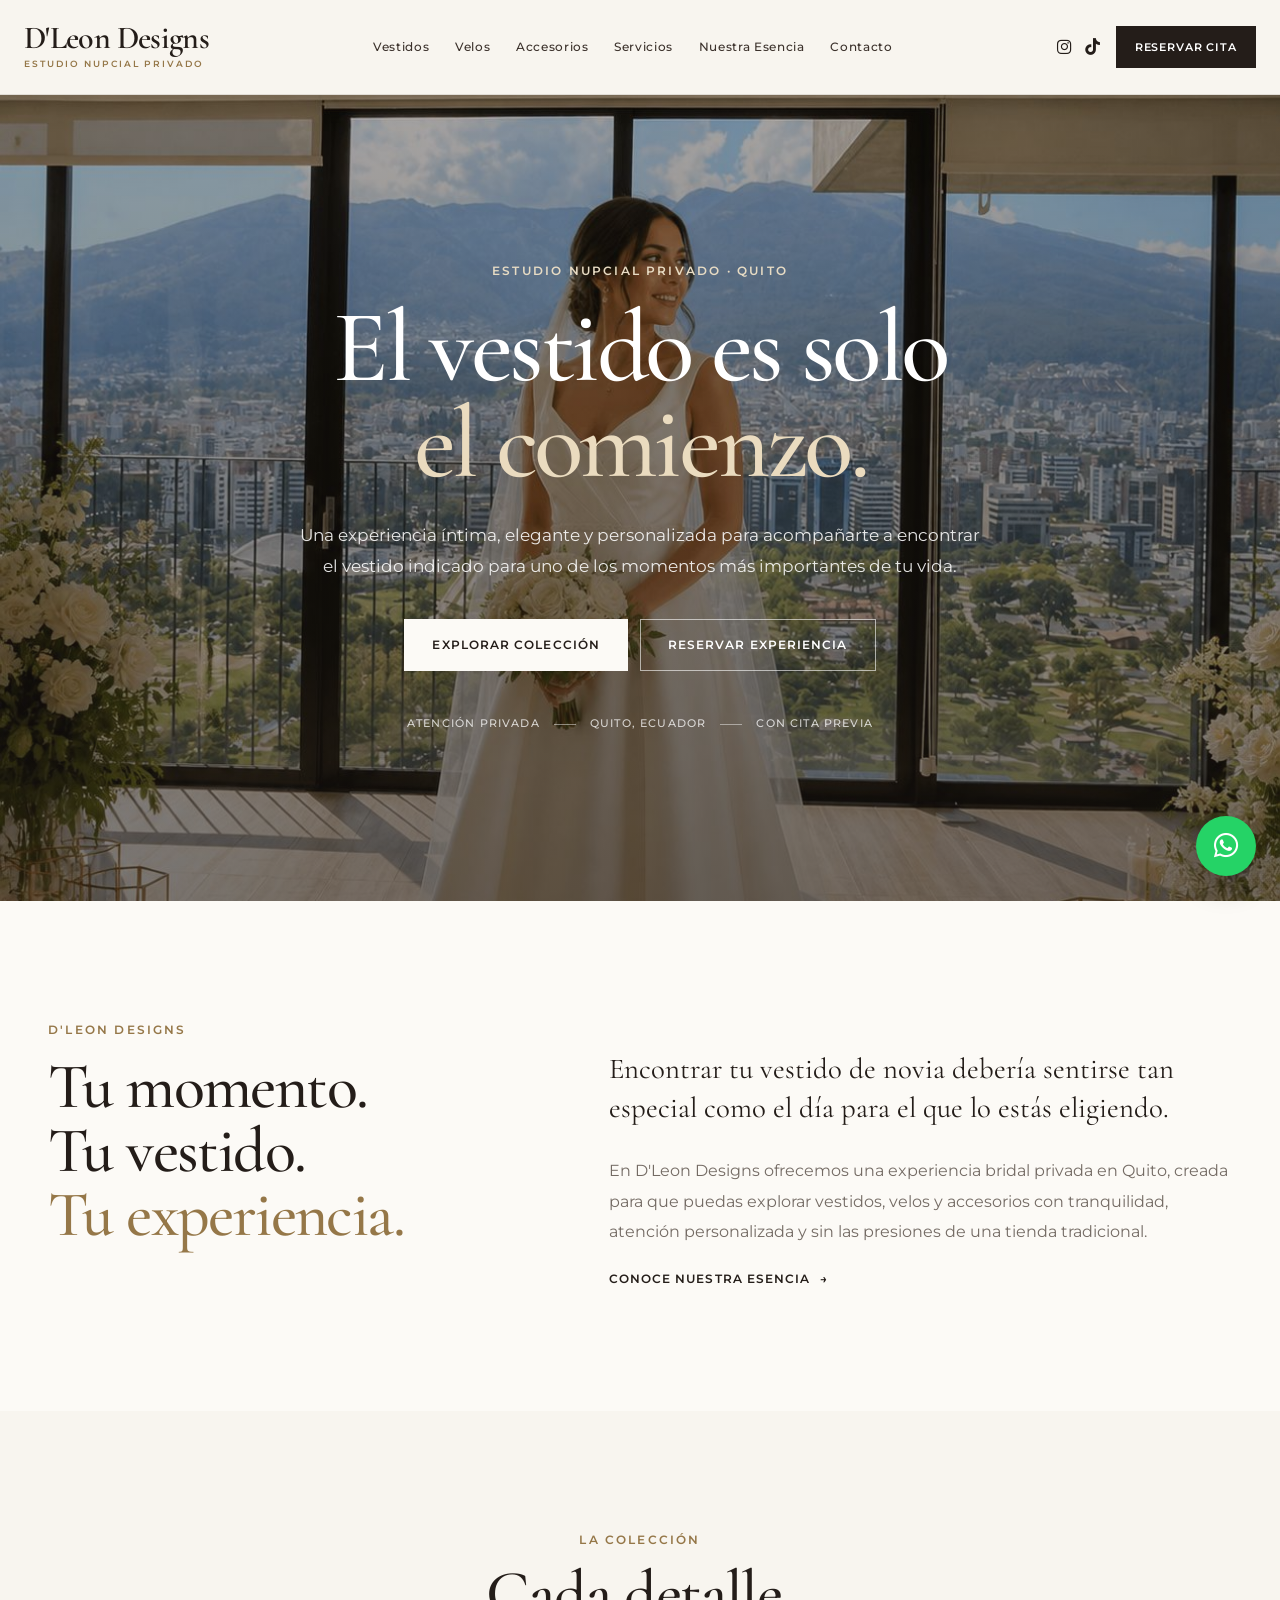
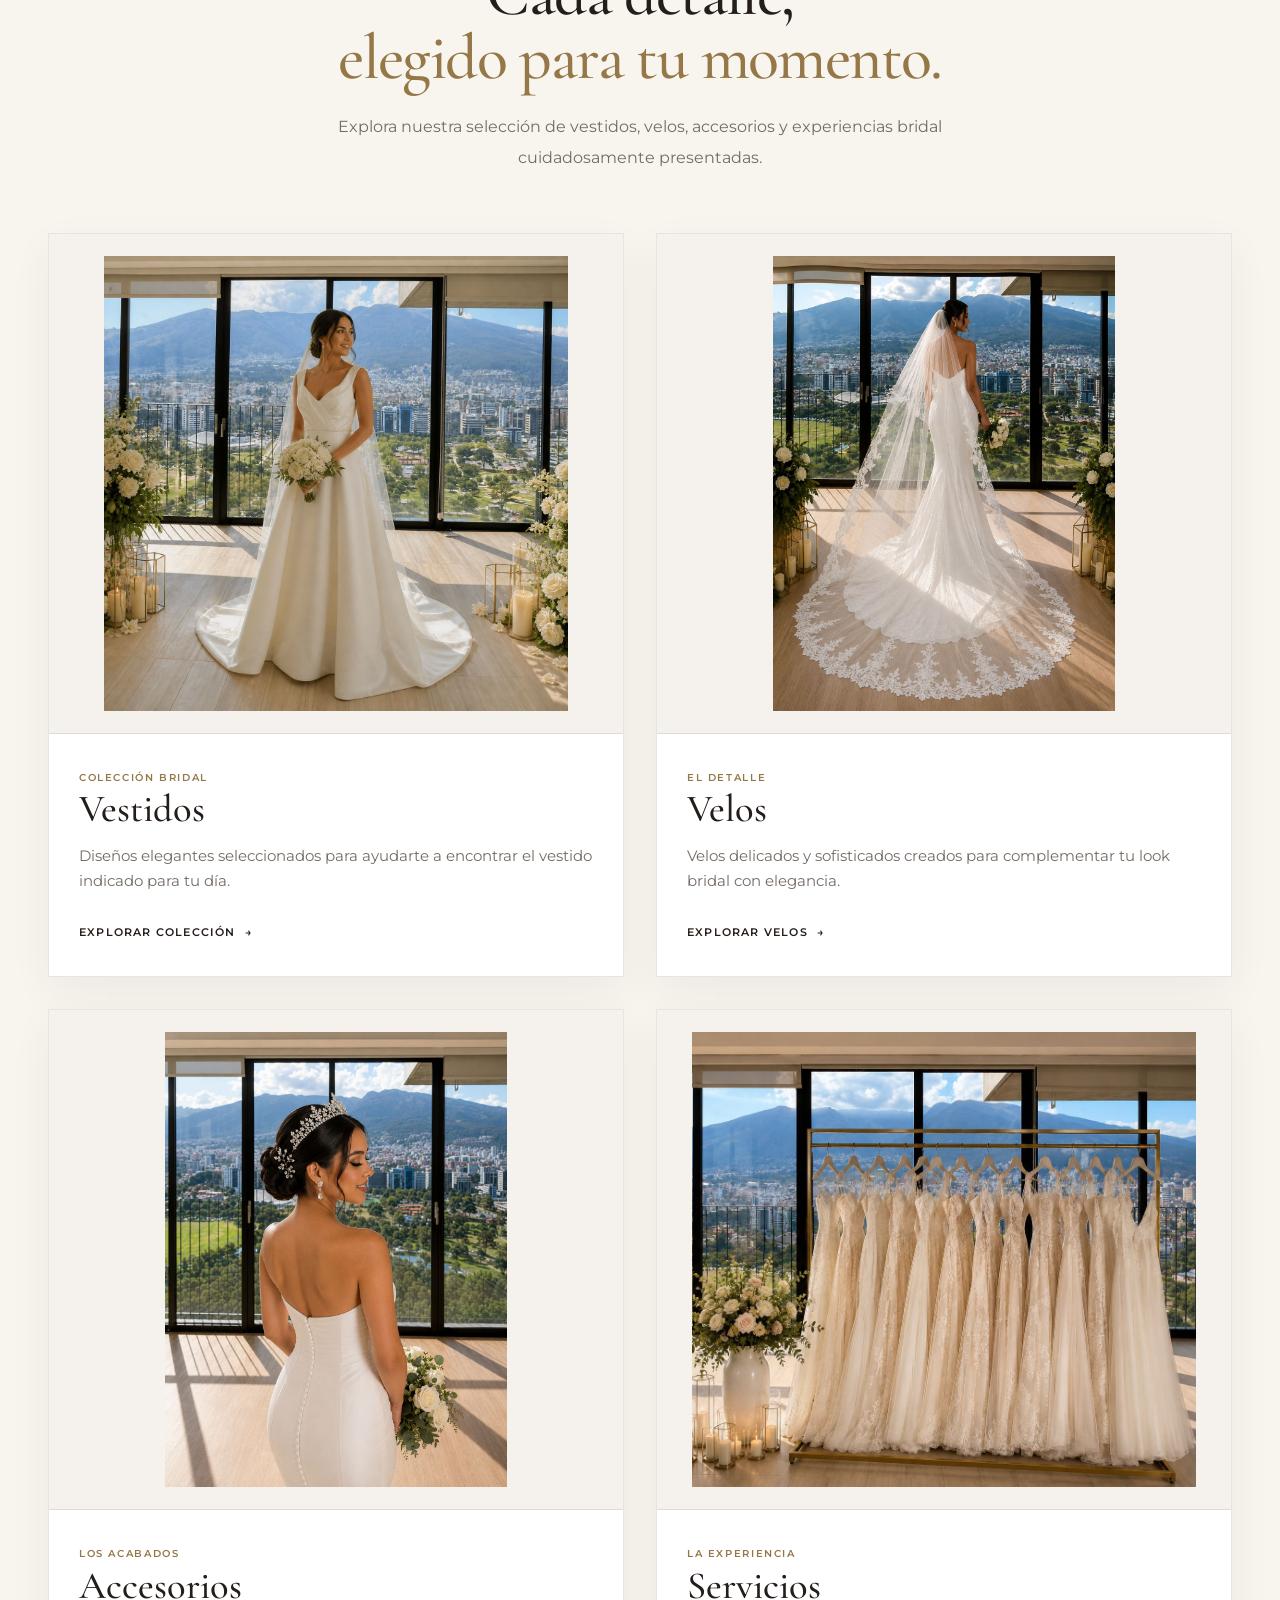
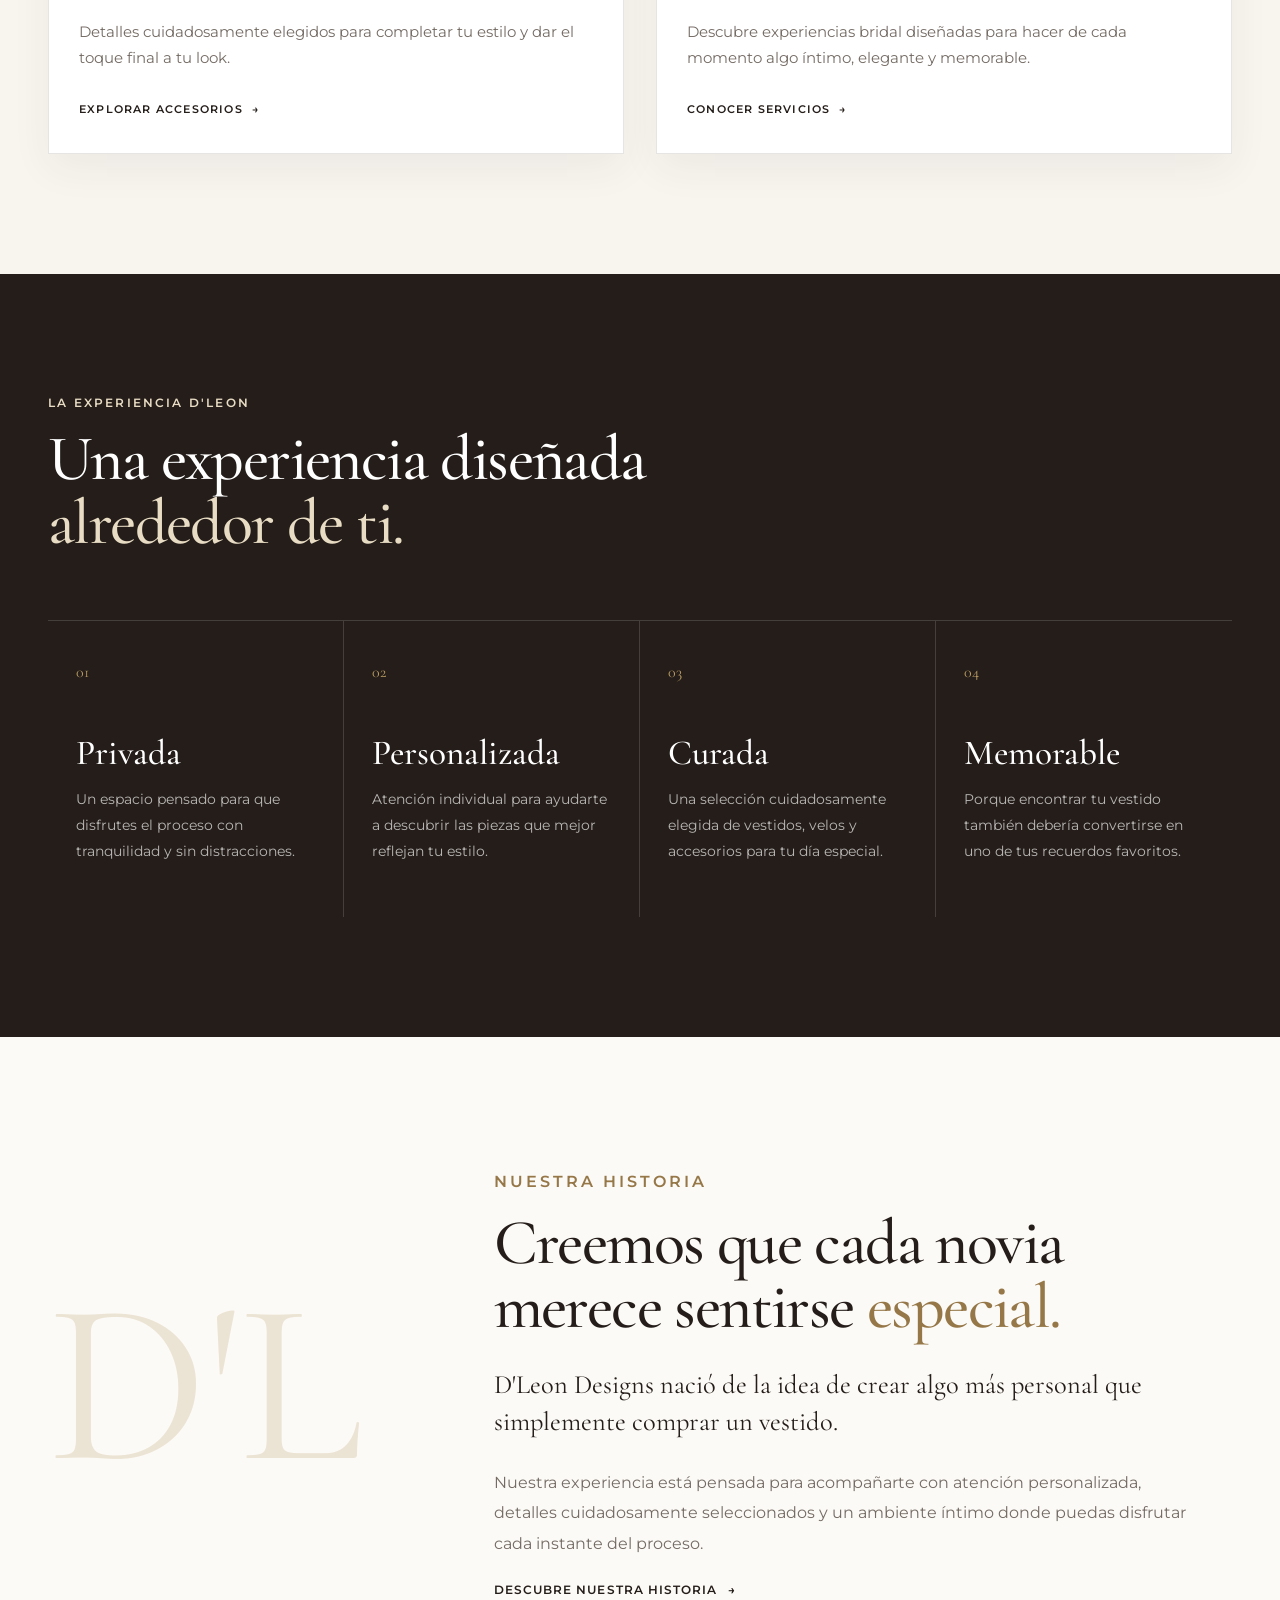
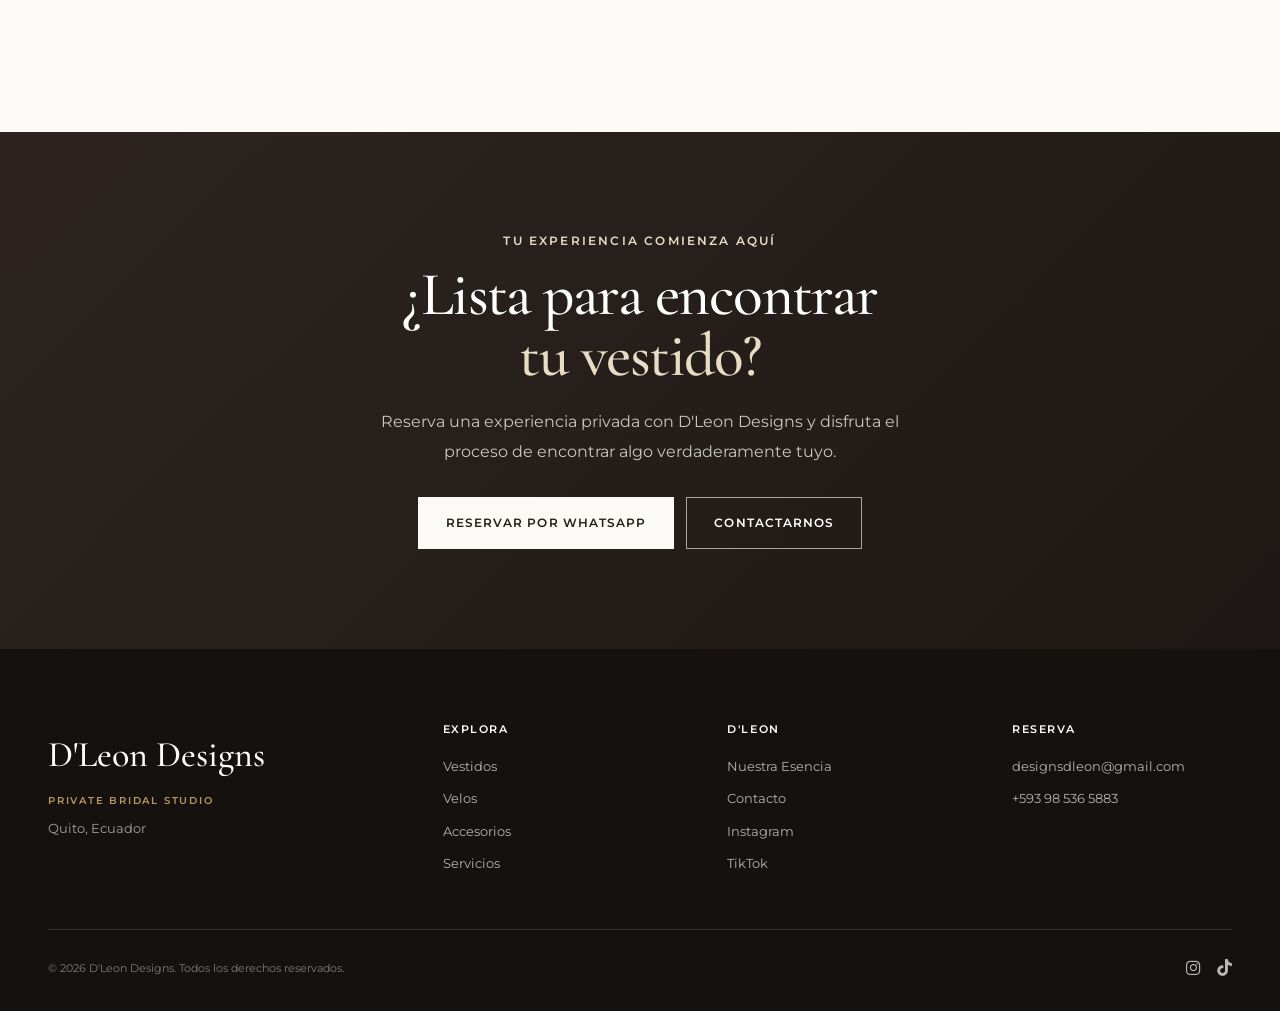
==== commit 4d2019bf: "Update index.html" ====
--- a/index.html
+++ b/index.html
@@ -170,7 +170,7 @@
       </span>
 
       <span class="brand-subtitle">
-        Private Bridal Studio
+        Estudio Nupcial Privado
       </span>
 
     </a>
@@ -365,7 +365,7 @@
   <div class="hero-content reveal">
 
     <p class="eyebrow hero-eyebrow">
-      Private Bridal Experience · Quito
+      Estudio Nupcial Privado · Quito
     </p>
 
 
--- a/style.css
+++ b/style.css
@@ -1,6 +1,11 @@
 /* =========================================================
    D'LEON DESIGNS
-   LUXURY BRIDAL DESIGN SYSTEM
+   MASTER LUXURY BRIDAL DESIGN SYSTEM
+========================================================= */
+
+
+/* =========================================================
+   01. DESIGN TOKENS
 ========================================================= */
 
 :root {
@@ -8,11 +13,13 @@
   --ivory: #f8f5ef;
   --ivory-soft: #fcfaf6;
   --cream: #f1ece3;
+  --cream-dark: #e7dfd4;
 
   --white: #ffffff;
 
   --espresso: #241d19;
   --espresso-soft: #3b312b;
+  --espresso-light: #554942;
 
   --text: #2f2925;
   --text-soft: #746b64;
@@ -36,16 +43,21 @@
   --shadow-medium:
     0 22px 52px rgba(47, 41, 37, 0.10);
 
+  --shadow-large:
+    0 30px 70px rgba(47, 41, 37, 0.13);
+
   --transition:
     0.35s ease;
 }
 
 
 /* =========================================================
-   RESET
-========================================================= */
-
-* {
+   02. RESET
+========================================================= */
+
+*,
+*::before,
+*::after {
   box-sizing: border-box;
 }
 
@@ -61,7 +73,6 @@
   overflow-x: hidden;
 
   background: var(--ivory);
-
   color: var(--text);
 
   font-family:
@@ -89,13 +100,11 @@
 
 img {
   display: block;
-
   max-width: 100%;
 }
 
 a {
   color: inherit;
-
   text-decoration: none;
 }
 
@@ -103,9 +112,13 @@
   font: inherit;
 }
 
-
-/* =========================================================
-   TYPOGRAPHY
+main {
+  display: block;
+}
+
+
+/* =========================================================
+   03. TYPOGRAPHY
 ========================================================= */
 
 h1,
@@ -126,10 +139,9 @@
 
 h1 {
   font-size:
-    clamp(4.2rem, 8vw, 7.4rem);
+    clamp(4rem, 8vw, 7.4rem);
 
   line-height: 0.94;
-
   letter-spacing: -0.035em;
 }
 
@@ -138,24 +150,28 @@
     clamp(3rem, 5vw, 5rem);
 
   line-height: 1;
-
   letter-spacing: -0.025em;
 }
 
 h3 {
   font-size:
-    clamp(2rem, 3vw, 2.6rem);
-
-  line-height: 1.05;
+    clamp(1.9rem, 3vw, 2.6rem);
+
+  line-height: 1.08;
 }
 
 p {
   color: var(--text-soft);
 }
 
-
-/* =========================================================
-   GENERAL CONTAINERS
+::selection {
+  background: var(--champagne-soft);
+  color: var(--espresso);
+}
+
+
+/* =========================================================
+   04. GLOBAL LAYOUT
 ========================================================= */
 
 .section-container {
@@ -167,7 +183,7 @@
 
 .section {
   padding:
-    110px 7%;
+    120px 24px;
 }
 
 .section-heading {
@@ -196,13 +212,12 @@
   margin: 0 auto;
 
   font-size: 1rem;
-
   line-height: 1.9;
 }
 
 
 /* =========================================================
-   EYEBROW
+   05. EYEBROWS
 ========================================================= */
 
 .eyebrow {
@@ -211,11 +226,9 @@
   color: var(--champagne-dark);
 
   font-size: 0.72rem;
-
   font-weight: 600;
 
   letter-spacing: 0.19em;
-
   text-transform: uppercase;
 }
 
@@ -225,7 +238,7 @@
 
 
 /* =========================================================
-   BUTTONS
+   06. BUTTONS
 ========================================================= */
 
 .btn {
@@ -249,11 +262,9 @@
   cursor: pointer;
 
   font-size: 0.75rem;
-
   font-weight: 600;
 
   letter-spacing: 0.09em;
-
   text-transform: uppercase;
 
   transition:
@@ -279,7 +290,7 @@
 }
 
 .btn-light:hover {
-  background: white;
+  background: var(--white);
 
   box-shadow:
     0 14px 32px
@@ -289,53 +300,38 @@
 .btn-dark {
   background: var(--espresso);
 
-  color: white;
+  color: var(--white);
 
   border-color: var(--espresso);
 }
 
 .btn-dark:hover {
-  background: #372c26;
-
-  border-color: #372c26;
+  background: var(--champagne-dark);
+
+  border-color:
+    var(--champagne-dark);
 }
 
 .btn-outline-light {
   background: transparent;
 
-  color: white;
+  color: var(--white);
 
   border-color:
     rgba(255, 255, 255, 0.6);
 }
 
 .btn-outline-light:hover {
-  background: white;
+  background: var(--white);
 
   color: var(--espresso);
 
-  border-color: white;
-}
-
-
-/* Legacy button support */
-.btn.primary {
-  background: var(--champagne);
-
-  color: var(--espresso);
-}
-
-.btn.secondary {
-  background: transparent;
-
-  color: var(--espresso);
-
-  border-color: var(--espresso);
-}
-
-
-/* =========================================================
-   TEXT LINKS
+  border-color: var(--white);
+}
+
+
+/* =========================================================
+   07. TEXT LINKS
 ========================================================= */
 
 .text-link {
@@ -345,16 +341,12 @@
 
   gap: 10px;
 
-  margin-top: 20px;
-
   color: var(--espresso);
 
-  font-size: 0.78rem;
-
+  font-size: 0.75rem;
   font-weight: 600;
 
   letter-spacing: 0.09em;
-
   text-transform: uppercase;
 }
 
@@ -370,12 +362,11 @@
 
 
 /* =========================================================
-   NEW HEADER
+   08. HEADER
 ========================================================= */
 
 .site-header {
   width: 100%;
-
   min-height: 94px;
 
   position: sticky;
@@ -391,6 +382,9 @@
     1px solid var(--border);
 
   backdrop-filter:
+    blur(16px);
+
+  -webkit-backdrop-filter:
     blur(16px);
 
   transition:
@@ -425,7 +419,7 @@
 
 
 /* =========================================================
-   NEW BRAND
+   09. BRAND
 ========================================================= */
 
 .brand {
@@ -447,7 +441,6 @@
     serif;
 
   font-size: 2rem;
-
   font-weight: 600;
 
   letter-spacing: -0.02em;
@@ -459,7 +452,6 @@
   color: var(--champagne-dark);
 
   font-size: 0.57rem;
-
   font-weight: 600;
 
   letter-spacing: 0.22em;
@@ -469,7 +461,7 @@
 
 
 /* =========================================================
-   DESKTOP NAV
+   10. DESKTOP NAVIGATION
 ========================================================= */
 
 .desktop-nav {
@@ -485,12 +477,12 @@
 .desktop-nav a {
   position: relative;
 
-  padding: 10px 0;
+  padding:
+    10px 0;
 
   color: var(--espresso-soft);
 
   font-size: 0.76rem;
-
   font-weight: 500;
 
   letter-spacing: 0.055em;
@@ -518,17 +510,19 @@
     width var(--transition);
 }
 
-.desktop-nav a:hover {
+.desktop-nav a:hover,
+.desktop-nav a.active {
   color: var(--champagne-dark);
 }
 
-.desktop-nav a:hover::after {
+.desktop-nav a:hover::after,
+.desktop-nav a.active::after {
   width: 100%;
 }
 
 
 /* =========================================================
-   HEADER ACTIONS
+   11. HEADER ACTIONS
 ========================================================= */
 
 .header-actions {
@@ -570,7 +564,7 @@
   padding:
     11px 18px;
 
-  color: white;
+  color: var(--white);
 
   background: var(--espresso);
 
@@ -578,7 +572,6 @@
     1px solid var(--espresso);
 
   font-size: 0.68rem;
-
   font-weight: 600;
 
   letter-spacing: 0.08em;
@@ -587,13 +580,15 @@
 
   transition:
     background var(--transition),
+    border-color var(--transition),
     transform var(--transition);
 }
 
 .header-cta:hover {
   background: var(--champagne-dark);
 
-  border-color: var(--champagne-dark);
+  border-color:
+    var(--champagne-dark);
 
   transform:
     translateY(-2px);
@@ -601,7 +596,7 @@
 
 
 /* =========================================================
-   HAMBURGER
+   12. HAMBURGER
 ========================================================= */
 
 .menu-toggle {
@@ -616,6 +611,8 @@
   justify-content: center;
 
   gap: 6px;
+
+  padding: 0;
 
   border: none;
 
@@ -651,7 +648,7 @@
 
 
 /* =========================================================
-   MOBILE MENU
+   13. MOBILE MENU
 ========================================================= */
 
 .mobile-menu {
@@ -704,6 +701,10 @@
   font-size: 1.8rem;
 }
 
+.mobile-menu nav a:hover {
+  color: var(--champagne-dark);
+}
+
 .mobile-menu-footer {
   margin-top: 28px;
 }
@@ -728,7 +729,7 @@
 
 
 /* =========================================================
-   NEW HERO
+   14. HOME HERO
 ========================================================= */
 
 .hero {
@@ -744,7 +745,7 @@
 
   overflow: hidden;
 
-  color: white;
+  color: var(--white);
 
   text-align: center;
 
@@ -771,6 +772,8 @@
 
   background-position:
     center 10%;
+
+  background-repeat: no-repeat;
 }
 
 .hero-overlay {
@@ -802,7 +805,7 @@
   margin:
     17px auto 28px;
 
-  color: white;
+  color: var(--white);
 }
 
 .hero-content h1 span {
@@ -853,7 +856,6 @@
     rgba(255, 255, 255, 0.75);
 
   font-size: 0.67rem;
-
   font-weight: 500;
 
   letter-spacing: 0.11em;
@@ -871,7 +873,7 @@
 
 
 /* =========================================================
-   INTRO
+   15. HOME INTRODUCTION
 ========================================================= */
 
 .intro-section {
@@ -926,7 +928,7 @@
 
 
 /* =========================================================
-   COLLECTION SECTION
+   16. COLLECTION SECTION
 ========================================================= */
 
 .collection-section {
@@ -942,25 +944,27 @@
   display: grid;
 
   grid-template-columns:
-    repeat(2, 1fr);
+    repeat(2, minmax(0, 1fr));
 
   gap: 32px;
 }
 
 
 /* =========================================================
-   NEW FULL PRODUCT CARDS
+   17. COLLECTION CARDS
 ========================================================= */
 
 .collection-card,
 .product-card {
+  height: 100%;
+
   display: flex;
 
   flex-direction: column;
 
   overflow: hidden;
 
-  background: white;
+  background: var(--white);
 
   border:
     1px solid var(--border);
@@ -988,8 +992,6 @@
     var(--shadow-medium);
 }
 
-
-/* Image container */
 .collection-image,
 .product-card-image {
   height: 500px;
@@ -1012,12 +1014,6 @@
     1px solid var(--border);
 }
 
-
-/*
-  IMPORTANT:
-  contain preserves the entire product image.
-  We are intentionally not cropping dresses, veils or accessories.
-*/
 .collection-image img,
 .product-card-image img {
   width: 100%;
@@ -1031,16 +1027,12 @@
     transform 0.55s ease;
 }
 
-.collection-card:hover
-.collection-image img,
-.product-card:hover
-.product-card-image img {
+.collection-card:hover .collection-image img,
+.product-card:hover .product-card-image img {
   transform:
     scale(1.025);
 }
 
-
-/* Number overlay */
 .collection-number {
   position: absolute;
 
@@ -1071,10 +1063,7 @@
   font-size: 1rem;
 }
 
-
-/* Full card copy */
-.collection-card-copy,
-.product-card-content {
+.collection-card-copy {
   min-height: 180px;
 
   padding:
@@ -1096,7 +1085,6 @@
   color: var(--champagne-dark);
 
   font-size: 0.65rem;
-
   font-weight: 600;
 
   letter-spacing: 0.16em;
@@ -1137,22 +1125,22 @@
     transform var(--transition);
 }
 
-.collection-card:hover
-.collection-arrow {
+.collection-card:hover .collection-arrow {
   background: var(--espresso);
 
-  color: white;
+  color: var(--white);
 
   transform:
     translateX(3px);
 }
 
-
-/* Alternate detailed product-card format */
 .product-card-content {
-  display: block;
-
-  min-height: auto;
+  padding:
+    28px 30px 32px;
+}
+
+.product-card-content h3 {
+  margin-bottom: 13px;
 }
 
 .product-card-content p {
@@ -1176,7 +1164,6 @@
   color: var(--espresso);
 
   font-size: 0.68rem;
-
   font-weight: 600;
 
   letter-spacing: 0.11em;
@@ -1186,162 +1173,672 @@
 
 
 /* =========================================================
-   EXPERIENCE SECTION
-========================================================= */
-
-.experience-section {
+   18. COLLECTION PAGE HERO
+   Dresses / Veils / Accessories
+========================================================= */
+
+.catalog-hero,
+.collection-page-hero {
   padding:
-    120px 24px;
-
-  background: var(--espresso);
-}
-
-.experience-heading {
+    115px 24px 95px;
+
+  background:
+    var(--ivory-soft);
+
+  border-bottom:
+    1px solid var(--border);
+
+  text-align: center;
+}
+
+.catalog-hero-inner,
+.collection-page-hero-inner {
+  max-width: 850px;
+
+  margin: 0 auto;
+}
+
+.catalog-hero h1,
+.collection-page-hero h1 {
+  margin:
+    14px 0 24px;
+
+  font-size:
+    clamp(4rem, 7vw, 6.7rem);
+}
+
+.catalog-hero p:not(.eyebrow),
+.collection-page-hero p:not(.eyebrow) {
+  max-width: 650px;
+
+  margin: 0 auto;
+
+  font-size: 1rem;
+
+  line-height: 1.9;
+}
+
+.catalog-section {
+  padding:
+    110px 24px 125px;
+
+  background: var(--ivory);
+}
+
+.catalog-intro {
   max-width: 760px;
 
-  margin-bottom: 65px;
-}
-
-.experience-heading .eyebrow {
-  color: var(--champagne-soft);
-}
-
-.experience-heading h2 {
   margin:
-    14px 0 0;
-
-  color: white;
-}
-
-.experience-heading h2 span {
+    0 auto 60px;
+
+  text-align: center;
+}
+
+.catalog-intro h2 {
+  margin:
+    12px 0 22px;
+}
+
+.catalog-intro h2 span {
   display: block;
 
-  color: var(--champagne-soft);
-}
-
-.experience-grid {
+  color: var(--champagne-dark);
+}
+
+.catalog-intro > p:not(.eyebrow) {
+  max-width: 620px;
+
+  margin: 0 auto;
+
+  line-height: 1.9;
+}
+
+.catalog-grid,
+.products-grid {
   display: grid;
 
   grid-template-columns:
-    repeat(4, 1fr);
-
-  border-top:
-    1px solid
-    rgba(255, 255, 255, 0.15);
-}
-
-.experience-item {
-  min-height: 280px;
-
+    repeat(2, minmax(0, 1fr));
+
+  gap: 32px;
+}
+
+
+/* =========================================================
+   19. PRODUCT / DRESS FLIP CARDS
+========================================================= */
+
+.dress-card,
+.catalog-card {
+  height: 100%;
+
+  overflow: hidden;
+
+  background: var(--white);
+
+  border:
+    1px solid var(--border);
+
+  box-shadow:
+    var(--shadow-soft);
+
+  transition:
+    transform var(--transition),
+    border-color var(--transition),
+    box-shadow var(--transition);
+}
+
+.dress-card:hover,
+.catalog-card:hover {
+  transform:
+    translateY(-7px);
+
+  border-color:
+    var(--border-gold);
+
+  box-shadow:
+    var(--shadow-medium);
+}
+
+.dress-image-wrap,
+.flip-card {
+  width: 100%;
+  height: 520px;
+
+  overflow: hidden;
+
+  perspective: 1200px;
+
+  background:
+    #f5f2ed;
+}
+
+.flip-inner {
+  width: 100%;
+  height: 100%;
+
+  position: relative;
+
+  transition:
+    transform 0.8s ease;
+
+  transform-style:
+    preserve-3d;
+}
+
+.flip-card:hover .flip-inner {
+  transform:
+    rotateY(180deg);
+}
+
+.flip-front,
+.flip-back {
+  position: absolute;
+
+  inset: 0;
+
+  width: 100%;
+  height: 100%;
+
+  overflow: hidden;
+
+  backface-visibility:
+    hidden;
+
+  -webkit-backface-visibility:
+    hidden;
+}
+
+.flip-front {
+  transform:
+    rotateY(0deg);
+}
+
+.flip-back {
+  transform:
+    rotateY(180deg);
+}
+
+.flip-img {
+  width: 100%;
+  height: 100%;
+
+  padding: 18px;
+
+  object-fit: contain;
+
+  object-position: center;
+
+  background:
+    #f5f2ed;
+}
+
+.dress-card-content,
+.catalog-card-content {
   padding:
-    38px 28px;
-
-  border-right:
-    1px solid
-    rgba(255, 255, 255, 0.15);
-}
-
-.experience-item:last-child {
-  border-right: none;
-}
-
-.experience-number {
-  display: block;
-
-  margin-bottom: 48px;
-
-  color: var(--champagne);
+    28px 30px 32px;
+}
+
+.dress-card-content h3,
+.catalog-card-content h3 {
+  margin:
+    0 0 12px;
+
+  font-size: 2.3rem;
+}
+
+.dress-card-content p,
+.catalog-card-content p {
+  margin:
+    0;
+
+  font-size: 0.9rem;
+
+  line-height: 1.8;
+}
+
+.flip-note {
+  margin-top: 10px !important;
+
+  color: var(--text-light) !important;
+
+  font-size: 0.7rem !important;
+
+  letter-spacing: 0.06em;
+
+  text-transform: uppercase;
+}
+
+
+/* =========================================================
+   20. PLACEHOLDER IMAGES
+========================================================= */
+
+.image-placeholder {
+  height: 500px;
+
+  display: flex;
+
+  align-items: center;
+  justify-content: center;
+
+  padding: 30px;
+
+  background: #eee8df;
+
+  border:
+    1px dashed var(--champagne);
+
+  color: var(--text-soft);
 
   font-family:
     "Cormorant Garamond",
     Georgia,
     serif;
 
-  font-size: 1rem;
-}
-
-.experience-item h3 {
-  margin-bottom: 14px;
-
-  color: white;
-
-  font-size: 2.2rem;
-}
-
-.experience-item p {
-  color:
-    rgba(255, 255, 255, 0.68);
-
-  font-size: 0.9rem;
-
-  line-height: 1.8;
-}
-
-
-/* =========================================================
-   STORY
-========================================================= */
-
-.story-section {
+  font-size: 1.8rem;
+
+  text-align: center;
+}
+
+
+/* =========================================================
+   21. EXPERIENCE SECTION — HOME
+========================================================= */
+
+.experience-section {
   padding:
-    130px 24px;
-
-  background: var(--ivory-soft);
-}
-
-.story-grid {
+    120px 24px;
+
+  background: var(--espresso);
+}
+
+.experience-heading {
+  max-width: 760px;
+
+  margin-bottom: 65px;
+}
+
+.experience-heading .eyebrow {
+  color: var(--champagne-soft);
+}
+
+.experience-heading h2 {
+  margin:
+    14px 0 0;
+
+  color: var(--white);
+}
+
+.experience-heading h2 span {
+  display: block;
+
+  color: var(--champagne-soft);
+}
+
+.experience-grid {
   display: grid;
 
   grid-template-columns:
-    0.65fr 1.35fr;
-
-  gap: 90px;
-
-  align-items: center;
-}
-
-.story-number {
-  color:
-    rgba(185, 154, 99, 0.24);
+    repeat(4, 1fr);
+
+  border-top:
+    1px solid
+    rgba(255, 255, 255, 0.15);
+}
+
+.experience-item {
+  min-height: 280px;
+
+  padding:
+    38px 28px;
+
+  border-right:
+    1px solid
+    rgba(255, 255, 255, 0.15);
+}
+
+.experience-item:last-child {
+  border-right: none;
+}
+
+.experience-number {
+  display: block;
+
+  margin-bottom: 48px;
+
+  color: var(--champagne);
 
   font-family:
     "Cormorant Garamond",
     Georgia,
     serif;
 
+  font-size: 1rem;
+}
+
+.experience-item h3 {
+  margin-bottom: 14px;
+
+  color: var(--white);
+
+  font-size: 2.2rem;
+}
+
+.experience-item p {
+  color:
+    rgba(255, 255, 255, 0.68);
+
+  font-size: 0.9rem;
+
+  line-height: 1.8;
+}
+
+
+/* =========================================================
+   22. SERVICES PAGE HERO
+========================================================= */
+
+.services-page-hero {
+  padding:
+    115px 24px 95px;
+
+  background:
+    var(--ivory-soft);
+
+  border-bottom:
+    1px solid var(--border);
+
+  text-align: center;
+}
+
+.services-page-hero-inner {
+  max-width: 850px;
+
+  margin: 0 auto;
+}
+
+.services-page-hero h1 {
+  margin:
+    14px 0 24px;
+
   font-size:
-    clamp(9rem, 18vw, 18rem);
-
-  line-height: 0.7;
-}
-
-.story-content {
-  max-width: 700px;
-}
-
-.story-content h2 {
-  margin:
-    14px 0 28px;
-}
-
-.story-content h2 span {
+    clamp(4rem, 7vw, 6.7rem);
+}
+
+.services-page-hero p:not(.eyebrow) {
+  max-width: 650px;
+
+  margin: 0 auto;
+
+  line-height: 1.9;
+}
+
+
+/* =========================================================
+   23. SERVICES CARDS
+========================================================= */
+
+.services-section {
+  padding:
+    120px 24px;
+
+  background: var(--ivory);
+}
+
+.services-grid {
+  display: grid;
+
+  grid-template-columns:
+    repeat(2, minmax(0, 1fr));
+
+  gap: 34px;
+
+  align-items: stretch;
+}
+
+.service-card {
+  height: 100%;
+
+  display: flex;
+
+  flex-direction: column;
+
+  overflow: hidden;
+
+  background: var(--white);
+
+  border:
+    1px solid var(--border);
+
+  box-shadow:
+    var(--shadow-soft);
+
+  transition:
+    transform var(--transition),
+    border-color var(--transition),
+    box-shadow var(--transition);
+}
+
+.service-card:hover {
+  transform:
+    translateY(-7px);
+
+  border-color:
+    var(--border-gold);
+
+  box-shadow:
+    var(--shadow-medium);
+}
+
+.service-image {
+  height: 420px;
+
+  overflow: hidden;
+
+  background:
+    #f5f2ed;
+
+  border-bottom:
+    1px solid var(--border);
+}
+
+.service-image img {
+  width: 100%;
+  height: 100%;
+
+  object-fit: cover;
+
+  object-position: center;
+
+  transition:
+    transform 0.6s ease;
+}
+
+.service-card:hover .service-image img {
+  transform:
+    scale(1.025);
+}
+
+.service-card-content {
+  height: 100%;
+
+  padding:
+    36px 38px 40px;
+
+  display: flex;
+
+  flex-direction: column;
+}
+
+.service-number {
+  margin-bottom: 18px;
+
   color: var(--champagne-dark);
-}
-
-.story-content p {
-  font-size: 1rem;
-
-  line-height: 1.9;
-}
-
-.story-lead {
-  color: var(--espresso) !important;
 
   font-family:
     "Cormorant Garamond",
     Georgia,
     serif;
 
+  font-size: 1rem;
+}
+
+.service-card h2,
+.service-card h3 {
+  margin-bottom: 18px;
+
+  font-size:
+    clamp(2.5rem, 4vw, 3.6rem);
+}
+
+.service-description {
+  margin:
+    0 0 28px;
+
+  line-height: 1.85;
+}
+
+.service-features {
+  margin:
+    0 0 30px;
+
+  padding: 0;
+
+  list-style: none;
+}
+
+.service-features li {
+  position: relative;
+
+  padding:
+    11px 0 11px 24px;
+
+  border-bottom:
+    1px solid var(--border);
+
+  color: var(--text-soft);
+
+  font-size: 0.88rem;
+
+  line-height: 1.6;
+}
+
+.service-features li::before {
+  content: "—";
+
+  position: absolute;
+
+  left: 0;
+
+  color: var(--champagne-dark);
+}
+
+.service-details {
+  margin-top: auto;
+
+  padding-top: 10px;
+}
+
+.service-detail {
+  padding:
+    8px 0;
+
+  display: flex;
+
+  justify-content: space-between;
+
+  gap: 20px;
+
+  border-bottom:
+    1px solid var(--border);
+
+  font-size: 0.82rem;
+}
+
+.service-detail strong {
+  color: var(--espresso);
+
+  font-weight: 600;
+}
+
+.service-detail span {
+  color: var(--text-soft);
+
+  text-align: right;
+}
+
+.service-card .btn {
+  width: 100%;
+
+  margin-top: 30px;
+}
+
+
+/* =========================================================
+   24. STORY — HOME
+========================================================= */
+
+.story-section {
+  padding:
+    130px 24px;
+
+  background: var(--ivory-soft);
+}
+
+.story-grid {
+  display: grid;
+
+  grid-template-columns:
+    0.65fr 1.35fr;
+
+  gap: 90px;
+
+  align-items: center;
+}
+
+.story-number {
+  color:
+    rgba(185, 154, 99, 0.24);
+
+  font-family:
+    "Cormorant Garamond",
+    Georgia,
+    serif;
+
+  font-size:
+    clamp(9rem, 18vw, 18rem);
+
+  line-height: 0.7;
+}
+
+.story-content {
+  max-width: 700px;
+}
+
+.story-content h2 {
+  margin:
+    14px 0 28px;
+}
+
+.story-content h2 span {
+  color: var(--champagne-dark);
+}
+
+.story-content p {
+  font-size: 1rem;
+
+  line-height: 1.9;
+}
+
+.story-lead {
+  color: var(--espresso) !important;
+
+  font-family:
+    "Cormorant Garamond",
+    Georgia,
+    serif;
+
   font-size: 1.65rem !important;
 
   line-height: 1.4 !important;
@@ -1349,7 +1846,675 @@
 
 
 /* =========================================================
-   BRIDAL CTA
+   25. ABOUT PAGE HERO
+========================================================= */
+
+.about-page-hero {
+  padding:
+    115px 24px 90px;
+
+  background:
+    var(--ivory-soft);
+
+  border-bottom:
+    1px solid var(--border);
+
+  text-align: center;
+}
+
+.about-page-hero-inner {
+  max-width: 880px;
+
+  margin: 0 auto;
+}
+
+.about-page-hero h1 {
+  margin:
+    14px 0 25px;
+
+  font-size:
+    clamp(4rem, 7vw, 6.7rem);
+}
+
+.about-page-hero p:not(.eyebrow) {
+  max-width: 680px;
+
+  margin: 0 auto;
+
+  font-size: 1.05rem;
+
+  line-height: 1.9;
+}
+
+
+/* =========================================================
+   26. ABOUT STORY
+========================================================= */
+
+.about-story-section {
+  padding:
+    125px 24px;
+
+  background: var(--ivory);
+}
+
+.about-story-grid {
+  display: grid;
+
+  grid-template-columns:
+    0.85fr 1.15fr;
+
+  gap: 90px;
+
+  align-items: center;
+}
+
+.about-logo-wrap {
+  display: flex;
+
+  align-items: center;
+  justify-content: center;
+
+  min-height: 500px;
+
+  padding: 55px;
+
+  background: var(--ivory-soft);
+
+  border:
+    1px solid var(--border);
+}
+
+.about-logo-wrap img {
+  width: 330px;
+
+  max-width: 100%;
+
+  transition:
+    transform 0.5s ease;
+}
+
+.about-logo-wrap:hover img {
+  transform:
+    scale(1.025);
+}
+
+.about-story-copy h2 {
+  margin:
+    14px 0 27px;
+}
+
+.about-story-copy h2 span {
+  display: block;
+
+  color: var(--champagne-dark);
+}
+
+.about-story-copy p {
+  font-size: 1rem;
+
+  line-height: 1.95;
+}
+
+.about-story-lead {
+  color: var(--espresso) !important;
+
+  font-family:
+    "Cormorant Garamond",
+    Georgia,
+    serif;
+
+  font-size: 1.7rem !important;
+
+  line-height: 1.4 !important;
+}
+
+
+/* =========================================================
+   27. ABOUT VALUES
+========================================================= */
+
+.about-values-section {
+  padding:
+    120px 24px;
+
+  background: var(--espresso);
+}
+
+.about-values-heading {
+  max-width: 750px;
+
+  margin-bottom: 65px;
+}
+
+.about-values-heading .eyebrow {
+  color: var(--champagne-soft);
+}
+
+.about-values-heading h2 {
+  margin:
+    14px 0 0;
+
+  color: var(--white);
+}
+
+.about-values-heading h2 span {
+  display: block;
+
+  color: var(--champagne-soft);
+}
+
+.about-values-grid {
+  display: grid;
+
+  grid-template-columns:
+    repeat(3, 1fr);
+
+  border-top:
+    1px solid
+    rgba(255, 255, 255, 0.14);
+}
+
+.about-value {
+  min-height: 330px;
+
+  padding:
+    42px 34px;
+
+  border-right:
+    1px solid
+    rgba(255, 255, 255, 0.14);
+}
+
+.about-value:last-child {
+  border-right: none;
+}
+
+.about-value-number {
+  display: block;
+
+  margin-bottom: 55px;
+
+  color: var(--champagne);
+
+  font-family:
+    "Cormorant Garamond",
+    Georgia,
+    serif;
+}
+
+.about-value h3 {
+  margin-bottom: 18px;
+
+  color: var(--white);
+
+  font-size: 2.3rem;
+}
+
+.about-value p {
+  color:
+    rgba(255, 255, 255, 0.67);
+
+  font-size: 0.9rem;
+
+  line-height: 1.85;
+}
+
+
+/* =========================================================
+   28. ABOUT QUOTE
+========================================================= */
+
+.about-quote-section {
+  padding:
+    130px 24px;
+
+  background: var(--ivory-soft);
+
+  text-align: center;
+}
+
+.about-quote-inner {
+  max-width: 950px;
+
+  margin: 0 auto;
+}
+
+.about-quote-section blockquote {
+  margin:
+    20px auto 0;
+
+  color: var(--espresso);
+
+  font-family:
+    "Cormorant Garamond",
+    Georgia,
+    serif;
+
+  font-size:
+    clamp(3rem, 6vw, 5.5rem);
+
+  font-weight: 400;
+
+  line-height: 1.08;
+
+  letter-spacing: -0.025em;
+}
+
+.about-quote-section blockquote span {
+  color: var(--champagne-dark);
+}
+
+
+/* =========================================================
+   29. CONTACT HERO
+========================================================= */
+
+.contact-page-hero {
+  padding:
+    115px 24px 95px;
+
+  background:
+    var(--ivory-soft);
+
+  border-bottom:
+    1px solid var(--border);
+
+  text-align: center;
+}
+
+.contact-page-hero-inner {
+  max-width: 850px;
+
+  margin: 0 auto;
+}
+
+.contact-page-hero h1 {
+  margin:
+    14px 0 24px;
+
+  font-size:
+    clamp(4rem, 7vw, 6.7rem);
+}
+
+.contact-page-hero p:not(.eyebrow) {
+  max-width: 680px;
+
+  margin: 0 auto;
+
+  font-size: 1rem;
+
+  line-height: 1.9;
+}
+
+
+/* =========================================================
+   30. CONTACT OPTIONS
+========================================================= */
+
+.contact-options-section {
+  background: var(--ivory);
+}
+
+.contact-options-grid {
+  display: grid;
+
+  grid-template-columns:
+    repeat(3, minmax(0, 1fr));
+
+  gap: 24px;
+}
+
+.contact-option-card {
+  min-height: 410px;
+
+  position: relative;
+
+  padding:
+    38px 34px;
+
+  display: flex;
+
+  flex-direction: column;
+
+  background: var(--white);
+
+  border:
+    1px solid var(--border);
+
+  box-shadow:
+    var(--shadow-soft);
+
+  transition:
+    transform var(--transition),
+    border-color var(--transition),
+    box-shadow var(--transition);
+}
+
+.contact-option-card:hover {
+  transform:
+    translateY(-7px);
+
+  border-color:
+    var(--border-gold);
+
+  box-shadow:
+    var(--shadow-medium);
+}
+
+.contact-option-icon {
+  width: 52px;
+  height: 52px;
+
+  margin-bottom: 40px;
+
+  display: flex;
+
+  align-items: center;
+  justify-content: center;
+
+  border:
+    1px solid var(--border-gold);
+
+  color: var(--champagne-dark);
+
+  font-size: 1.25rem;
+}
+
+.contact-option-number {
+  position: absolute;
+
+  top: 39px;
+  right: 34px;
+
+  color: var(--text-light);
+
+  font-family:
+    "Cormorant Garamond",
+    Georgia,
+    serif;
+
+  font-size: 1rem;
+}
+
+.contact-option-card h3 {
+  margin:
+    10px 0 16px;
+
+  font-size: 2.6rem;
+}
+
+.contact-option-card > p:not(.eyebrow) {
+  margin:
+    0 0 30px;
+
+  font-size: 0.9rem;
+
+  line-height: 1.8;
+}
+
+.contact-option-link {
+  margin-top: auto;
+
+  padding-top: 20px;
+
+  display: flex;
+
+  align-items: center;
+  justify-content: space-between;
+
+  gap: 15px;
+
+  border-top:
+    1px solid var(--border);
+
+  color: var(--espresso);
+
+  font-size: 0.78rem;
+  font-weight: 600;
+
+  transition:
+    color var(--transition);
+}
+
+a.contact-option-link:hover {
+  color: var(--champagne-dark);
+}
+
+.contact-option-link span {
+  font-size: 1rem;
+
+  transition:
+    transform var(--transition);
+}
+
+a.contact-option-link:hover span {
+  transform:
+    translateX(4px);
+}
+
+.static-contact-link {
+  color: var(--text-soft);
+}
+
+
+/* =========================================================
+   31. CONTACT BOOKING
+========================================================= */
+
+.contact-booking-section {
+  padding:
+    125px 24px;
+
+  background: var(--cream);
+}
+
+.contact-booking-grid {
+  display: grid;
+
+  grid-template-columns:
+    1fr 1fr;
+
+  gap: 100px;
+
+  align-items: center;
+}
+
+.contact-booking-copy h2 {
+  margin:
+    14px 0 28px;
+}
+
+.contact-booking-copy h2 span {
+  display: block;
+
+  color: var(--champagne-dark);
+}
+
+.contact-booking-copy > p:not(.eyebrow) {
+  max-width: 570px;
+
+  line-height: 1.9;
+}
+
+.contact-booking-actions {
+  display: flex;
+
+  align-items: center;
+
+  flex-wrap: wrap;
+
+  gap: 26px;
+
+  margin-top: 35px;
+}
+
+.booking-detail {
+  padding:
+    28px 0;
+
+  display: grid;
+
+  grid-template-columns:
+    55px 1fr;
+
+  gap: 24px;
+
+  border-bottom:
+    1px solid
+    rgba(69, 56, 48, 0.16);
+}
+
+.booking-detail:first-child {
+  border-top:
+    1px solid
+    rgba(69, 56, 48, 0.16);
+}
+
+.booking-detail > span {
+  color: var(--champagne-dark);
+
+  font-family:
+    "Cormorant Garamond",
+    Georgia,
+    serif;
+
+  font-size: 1.1rem;
+}
+
+.booking-detail h3 {
+  margin:
+    0 0 8px;
+
+  font-size: 1.9rem;
+}
+
+.booking-detail p {
+  margin: 0;
+
+  font-size: 0.85rem;
+
+  line-height: 1.75;
+}
+
+
+/* =========================================================
+   32. CONTACT SOCIAL
+========================================================= */
+
+.contact-social-section {
+  padding:
+    110px 24px;
+
+  background: var(--ivory-soft);
+}
+
+.contact-social-inner {
+  display: grid;
+
+  grid-template-columns:
+    0.9fr 1.1fr;
+
+  gap: 90px;
+
+  align-items: center;
+}
+
+.contact-social-inner h2 {
+  margin:
+    14px 0 0;
+}
+
+.contact-social-inner h2 span {
+  display: block;
+
+  color: var(--champagne-dark);
+}
+
+.contact-social-links {
+  display: flex;
+
+  flex-direction: column;
+
+  border-top:
+    1px solid var(--border);
+}
+
+.contact-social-links > a {
+  padding:
+    24px 4px;
+
+  display: grid;
+
+  grid-template-columns:
+    45px 1fr auto;
+
+  gap: 18px;
+
+  align-items: center;
+
+  border-bottom:
+    1px solid var(--border);
+
+  transition:
+    padding var(--transition),
+    color var(--transition);
+}
+
+.contact-social-links > a:hover {
+  padding-left: 12px;
+
+  color: var(--champagne-dark);
+}
+
+.contact-social-links i {
+  font-size: 1.4rem;
+}
+
+.contact-social-links div {
+  display: flex;
+
+  flex-direction: column;
+}
+
+.contact-social-links div span {
+  color: var(--text-light);
+
+  font-size: 0.65rem;
+
+  letter-spacing: 0.12em;
+
+  text-transform: uppercase;
+}
+
+.contact-social-links strong {
+  color: var(--espresso);
+
+  font-family:
+    "Cormorant Garamond",
+    Georgia,
+    serif;
+
+  font-size: 1.55rem;
+
+  font-weight: 500;
+}
+
+.social-arrow {
+  font-size: 1.1rem;
+
+  transition:
+    transform var(--transition);
+}
+
+.contact-social-links > a:hover .social-arrow {
+  transform:
+    translateX(5px);
+}
+
+
+/* =========================================================
+   33. BRIDAL CTA
 ========================================================= */
 
 .bridal-cta {
@@ -1363,7 +2528,7 @@
       #1d1815
     );
 
-  color: white;
+  color: var(--white);
 
   text-align: center;
 }
@@ -1382,7 +2547,7 @@
   margin:
     14px 0 24px;
 
-  color: white;
+  color: var(--white);
 }
 
 .bridal-cta h2 span {
@@ -1417,7 +2582,7 @@
 
 
 /* =========================================================
-   NEW FOOTER
+   34. FOOTER
 ========================================================= */
 
 .site-footer {
@@ -1426,7 +2591,7 @@
 
   background: #15110f;
 
-  color: white;
+  color: var(--white);
 }
 
 .footer-grid {
@@ -1441,7 +2606,7 @@
 }
 
 .footer-logo {
-  color: white;
+  color: var(--white);
 
   font-family:
     "Cormorant Garamond",
@@ -1460,7 +2625,6 @@
   color: var(--champagne);
 
   font-size: 0.62rem;
-
   font-weight: 600;
 
   letter-spacing: 0.18em;
@@ -1488,7 +2652,7 @@
 .footer-column h3 {
   margin-bottom: 9px;
 
-  color: white;
+  color: var(--white);
 
   font-family:
     "Montserrat",
@@ -1496,7 +2660,6 @@
     sans-serif;
 
   font-size: 0.68rem;
-
   font-weight: 600;
 
   letter-spacing: 0.14em;
@@ -1555,16 +2718,20 @@
   font-size: 1.05rem;
 
   transition:
-    color var(--transition);
+    color var(--transition),
+    transform var(--transition);
 }
 
 .footer-social-icons a:hover {
   color: var(--champagne);
-}
-
-
-/* =========================================================
-   WHATSAPP
+
+  transform:
+    translateY(-2px);
+}
+
+
+/* =========================================================
+   35. FLOATING WHATSAPP
 ========================================================= */
 
 .floating-whatsapp {
@@ -1587,7 +2754,7 @@
 
   background: var(--whatsapp);
 
-  color: white;
+  color: var(--white);
 
   font-size: 1.75rem;
 
@@ -1615,7 +2782,7 @@
 
 
 /* =========================================================
-   REVEAL ANIMATION
+   36. REVEAL ANIMATION
 ========================================================= */
 
 .reveal {
@@ -1638,212 +2805,1230 @@
 
 
 /* =========================================================
-   LEGACY SUPPORT
-   Keeps older pages functional while we update them.
-========================================================= */
-
-
-/* OLD NAV */
-body > nav {
-  padding:
-    18px 5%;
+   37. ACCESSIBILITY / KEYBOARD
+========================================================= */
+
+a:focus-visible,
+button:focus-visible {
+  outline:
+    2px solid var(--champagne-dark);
+
+  outline-offset: 4px;
+}
+
+
+/* =========================================================
+   38. TABLET — 1100PX
+========================================================= */
+
+@media (max-width: 1100px) {
+
+  .desktop-nav {
+    display: none;
+  }
+
+  .header-socials {
+    display: none;
+  }
+
+  .header-cta {
+    display: none;
+  }
+
+  .menu-toggle {
+    display: flex;
+  }
+
+
+  .intro-grid,
+  .story-grid,
+  .about-story-grid,
+  .contact-booking-grid,
+  .contact-social-inner {
+    grid-template-columns:
+      1fr;
+
+    gap: 55px;
+  }
+
+
+  .story-number {
+    display: none;
+  }
+
+
+  .experience-grid {
+    grid-template-columns:
+      repeat(2, 1fr);
+  }
+
+  .experience-item:nth-child(2) {
+    border-right: none;
+  }
+
+  .experience-item:nth-child(-n + 2) {
+    border-bottom:
+      1px solid
+      rgba(255, 255, 255, 0.15);
+  }
+
+
+  .about-values-grid {
+    grid-template-columns:
+      1fr;
+  }
+
+  .about-value {
+    min-height: auto;
+
+    border-right: none;
+
+    border-bottom:
+      1px solid
+      rgba(255, 255, 255, 0.14);
+  }
+
+  .about-value:last-child {
+    border-bottom: none;
+  }
+
+
+  .contact-options-grid {
+    grid-template-columns:
+      repeat(2, 1fr);
+  }
+
+  .contact-option-card:last-child {
+    grid-column:
+      1 / -1;
+  }
+
+
+  .footer-grid {
+    grid-template-columns:
+      repeat(2, 1fr);
+  }
+
+}
+
+
+/* =========================================================
+   39. TABLET / LARGE MOBILE — 820PX
+========================================================= */
+
+@media (max-width: 820px) {
+
+  .collection-grid,
+  .catalog-grid,
+  .products-grid,
+  .services-grid {
+    grid-template-columns:
+      1fr;
+  }
+
+  .collection-image,
+  .product-card-image,
+  .dress-image-wrap,
+  .flip-card {
+    height: 520px;
+  }
+
+  .service-image {
+    height: 500px;
+  }
+
+}
+
+
+/* =========================================================
+   40. MOBILE — 720PX
+========================================================= */
+
+@media (max-width: 720px) {
+
+  .section-container {
+    width:
+      min(calc(100% - 40px), var(--max-width));
+  }
+
+
+  /* HEADER */
+
+  .site-header,
+  .nav-container {
+    min-height: 78px;
+  }
+
+  .nav-container {
+    width:
+      calc(100% - 36px);
+  }
+
+  .mobile-menu {
+    top: 78px;
+
+    max-height:
+      calc(100svh - 78px);
+
+    overflow-y: auto;
+  }
+
+  .brand-name {
+    font-size: 1.6rem;
+  }
+
+  .brand-subtitle {
+    font-size: 0.48rem;
+
+    letter-spacing: 0.16em;
+  }
+
+
+  /* HOME HERO */
+
+  .hero {
+    min-height:
+      calc(100svh - 78px);
+
+    background-position:
+      center top;
+  }
+
+  .hero-background {
+    background-position:
+      center top;
+  }
+
+  .hero-content {
+    width:
+      calc(100% - 40px);
+
+    padding:
+      90px 0;
+  }
+
+  .hero-content h1 {
+    font-size:
+      clamp(3.6rem, 17vw, 5.2rem);
+  }
+
+  .hero-description {
+    font-size: 0.95rem;
+  }
+
+  .hero-actions {
+    display: grid;
+
+    grid-template-columns:
+      1fr;
+
+    width: 100%;
+  }
+
+  .hero-actions .btn {
+    width: 100%;
+  }
+
+  .hero-details {
+    flex-direction: column;
+
+    gap: 8px;
+  }
+
+  .detail-divider {
+    display: none;
+  }
+
+
+  /* GENERAL SECTIONS */
+
+  .section,
+  .intro-section,
+  .collection-section,
+  .catalog-section,
+  .experience-section,
+  .story-section,
+  .services-section,
+  .about-story-section,
+  .about-values-section,
+  .about-quote-section,
+  .contact-options-section,
+  .contact-booking-section,
+  .contact-social-section,
+  .bridal-cta {
+    padding:
+      85px 20px;
+  }
+
+
+  .catalog-hero,
+  .collection-page-hero,
+  .services-page-hero,
+  .about-page-hero,
+  .contact-page-hero {
+    padding:
+      85px 20px 70px;
+  }
+
+
+  .catalog-hero h1,
+  .collection-page-hero h1,
+  .services-page-hero h1,
+  .about-page-hero h1,
+  .contact-page-hero h1 {
+    font-size:
+      clamp(3.5rem, 15vw, 5rem);
+  }
+
+
+  .section-heading,
+  .catalog-intro {
+    margin-bottom: 42px;
+  }
+
+
+  /* COLLECTION */
+
+  .collection-grid,
+  .catalog-grid,
+  .products-grid {
+    grid-template-columns:
+      1fr;
+
+    gap: 25px;
+  }
+
+  .collection-image,
+  .product-card-image,
+  .dress-image-wrap,
+  .flip-card {
+    height: 430px;
+  }
+
+  .collection-card-copy {
+    min-height: 150px;
+
+    padding:
+      24px;
+  }
+
+  .collection-card-copy h3,
+  .product-card-content h3 {
+    font-size: 2rem;
+  }
+
+  .dress-card-content,
+  .catalog-card-content,
+  .product-card-content {
+    padding:
+      24px 22px 27px;
+  }
+
+
+  /* EXPERIENCE */
+
+  .experience-grid {
+    grid-template-columns:
+      1fr;
+  }
+
+  .experience-item {
+    min-height: auto;
+
+    padding:
+      35px 5px;
+
+    border-right: none;
+
+    border-bottom:
+      1px solid
+      rgba(255, 255, 255, 0.15);
+  }
+
+  .experience-item:last-child {
+    border-bottom: none;
+  }
+
+  .experience-number {
+    margin-bottom: 25px;
+  }
+
+
+  /* SERVICES */
+
+  .services-grid {
+    grid-template-columns:
+      1fr;
+  }
+
+  .service-image {
+    height: 420px;
+  }
+
+  .service-card-content {
+    padding:
+      30px 24px 32px;
+  }
+
+  .service-detail {
+    flex-direction: column;
+
+    gap: 3px;
+  }
+
+  .service-detail span {
+    text-align: left;
+  }
+
+
+  /* ABOUT */
+
+  .about-story-grid {
+    gap: 45px;
+  }
+
+  .about-logo-wrap {
+    min-height: 390px;
+
+    padding: 40px;
+  }
+
+  .about-values-grid {
+    grid-template-columns:
+      1fr;
+  }
+
+  .about-value {
+    padding:
+      38px 5px;
+  }
+
+  .about-value-number {
+    margin-bottom: 28px;
+  }
+
+
+  /* CONTACT */
+
+  .contact-options-grid {
+    grid-template-columns:
+      1fr;
+  }
+
+  .contact-option-card:last-child {
+    grid-column: auto;
+  }
+
+  .contact-option-card {
+    min-height: 365px;
+
+    padding:
+      32px 26px;
+  }
+
+  .contact-option-number {
+    top: 33px;
+    right: 26px;
+  }
+
+  .contact-booking-grid,
+  .contact-social-inner {
+    gap: 50px;
+  }
+
+  .contact-booking-actions {
+    align-items: stretch;
+
+    flex-direction: column;
+  }
+
+  .contact-booking-actions .btn {
+    width: 100%;
+  }
+
+  .booking-detail {
+    grid-template-columns:
+      40px 1fr;
+
+    gap: 15px;
+  }
+
+  .contact-social-links > a {
+    grid-template-columns:
+      35px 1fr auto;
+
+    gap: 12px;
+  }
+
+
+  /* CTA */
+
+  .cta-actions {
+    display: grid;
+
+    grid-template-columns:
+      1fr;
+
+    width: 100%;
+  }
+
+  .cta-actions .btn {
+    width: 100%;
+  }
+
+
+  /* FOOTER */
+
+  .footer-grid {
+    grid-template-columns:
+      1fr;
+
+    gap: 35px;
+  }
+
+  .footer-bottom {
+    flex-direction: column;
+
+    align-items: flex-start;
+  }
+
+
+  /* WHATSAPP */
+
+  .floating-whatsapp {
+    width: 56px;
+    height: 56px;
+
+    right: 18px;
+    bottom: 18px;
+
+    font-size: 1.55rem;
+  }
+
+}
+
+
+/* =========================================================
+   41. SMALL MOBILE — 460PX
+========================================================= */
+
+@media (max-width: 460px) {
+
+  .brand-name {
+    font-size: 1.45rem;
+  }
+
+  .brand-subtitle {
+    max-width: 150px;
+  }
+
+
+  .hero-content h1 {
+    font-size: 3.55rem;
+  }
+
+
+  .collection-image,
+  .product-card-image,
+  .dress-image-wrap,
+  .flip-card,
+  .image-placeholder {
+    height: 370px;
+  }
+
+
+  .service-image {
+    height: 360px;
+  }
+
+
+  .collection-card-copy {
+    padding:
+      22px 20px;
+  }
+
+  .collection-arrow {
+    width: 38px;
+    height: 38px;
+  }
+
+
+  .contact-option-card {
+    min-height: 350px;
+  }
+
+
+  .contact-option-link {
+    font-size: 0.72rem;
+
+    overflow-wrap: anywhere;
+  }
+
+
+  .about-logo-wrap {
+    min-height: 320px;
+
+    padding: 32px;
+  }
+
+
+  .booking-detail h3 {
+    font-size: 1.7rem;
+  }
+
+}
+
+
+/* =========================================================
+   42. TOUCH DEVICES
+
+   Flip cards should not depend exclusively on hover.
+========================================================= */
+
+@media (hover: none) {
+
+  .collection-card:hover,
+  .product-card:hover,
+  .dress-card:hover,
+  .catalog-card:hover,
+  .service-card:hover,
+  .contact-option-card:hover {
+    transform: none;
+  }
+
+}
+
+
+/* =========================================================
+   43. REDUCED MOTION
+========================================================= */
+
+@media (prefers-reduced-motion: reduce) {
+
+  html {
+    scroll-behavior: auto;
+  }
+
+  *,
+  *::before,
+  *::after {
+    scroll-behavior: auto !important;
+
+    transition-duration: 0.01ms !important;
+    animation-duration: 0.01ms !important;
+
+    animation-iteration-count: 1 !important;
+  }
+
+  .reveal {
+    opacity: 1;
+
+    transform: none;
+  }
+
+}
+
+/* =========================================================
+   D'LEON TARGETED UX REFINEMENTS
+   Preserves the existing luxury bridal visual system.
+   Only addresses hierarchy, spacing, numbering,
+   flip-note styling, and contact-page clarity.
+========================================================= */
+
+
+/* =========================================================
+   01. COLLECTION / INNER PAGE INTRODUCTION SPACING
+========================================================= */
+
+/*
+   Keep the existing Cormorant / Montserrat bridal identity,
+   but make inner-page hero copy easier to scan and less spread out.
+*/
+
+.collection-page-hero,
+.catalog-hero,
+.services-page-hero,
+.about-page-hero,
+.contact-page-hero {
+  padding-top: 92px;
+  padding-bottom: 72px;
+}
+
+.collection-page-hero-inner,
+.catalog-hero-inner,
+.services-page-hero-inner,
+.about-page-hero-inner,
+.contact-page-hero-inner {
+  max-width: 760px;
+  margin-left: auto;
+  margin-right: auto;
+  text-align: center;
+}
+
+.collection-page-hero h1,
+.catalog-hero h1,
+.services-page-hero h1,
+.about-page-hero h1,
+.contact-page-hero h1 {
+  margin-top: 12px;
+  margin-bottom: 20px;
+  font-size: clamp(3.8rem, 6vw, 5.8rem);
+}
+
+.collection-page-hero p:not(.eyebrow),
+.catalog-hero p:not(.eyebrow),
+.services-page-hero p:not(.eyebrow),
+.about-page-hero p:not(.eyebrow),
+.contact-page-hero p:not(.eyebrow) {
+  max-width: 620px;
+  margin-left: auto;
+  margin-right: auto;
+  font-size: 0.96rem;
+  line-height: 1.8;
+}
+
+
+/* =========================================================
+   02. CENTER + TIGHTEN COLLECTION INTRO BLOCKS
+========================================================= */
+
+.collection-catalog-section,
+.catalog-section,
+.services-intro-section {
+  padding-top: 82px;
+}
+
+.catalog-intro {
+  max-width: 720px;
+  margin: 0 auto 52px;
+  text-align: center;
+}
+
+.catalog-intro .eyebrow {
+  text-align: center;
+}
+
+.catalog-intro h2 {
+  max-width: 690px;
+  margin: 12px auto 20px;
+  font-size: clamp(2.9rem, 4.4vw, 4.35rem);
+  text-align: center;
+}
+
+.catalog-intro > p:not(.eyebrow) {
+  max-width: 600px;
+  margin-left: auto;
+  margin-right: auto;
+  font-size: 0.94rem;
+  line-height: 1.8;
+  text-align: center;
+}
+
+
+/* =========================================================
+   03. REMOVE ENUMERATION FROM IMAGE / PRODUCT CARDS
+========================================================= */
+
+.collection-number,
+.dress-card-number,
+.service-number,
+.service-experience-number,
+.contact-option-number {
+  display: none !important;
+}
+
+
+/* =========================================================
+   04. DRESS FLIP INSTRUCTION
+========================================================= */
+
+.flip-note {
+  width: 100%;
+  max-width: 420px;
+
+  display: block;
+
+  margin: 18px auto 0 !important;
+  padding: 0 12px;
+
+  color: var(--text-light) !important;
+
+  font-family:
+    "Montserrat",
+    Arial,
+    sans-serif;
+
+  font-size: 0.68rem !important;
+  font-style: italic;
+  font-weight: 400;
+
+  letter-spacing: 0.01em;
+  line-height: 1.5;
+
+  text-align: center;
+  text-transform: none !important;
+}
+
+
+/* =========================================================
+   05. CENTER PRODUCT CARD COPY
+========================================================= */
+
+.dress-card-content,
+.catalog-card-content,
+.veil-card-content,
+.accessory-card-content {
+  padding: 28px 30px 30px;
+  text-align: center;
+}
+
+.dress-card-content .product-card-category,
+.catalog-card-content .product-card-category,
+.veil-card-content .product-card-category,
+.accessory-card-content .product-card-category {
+  display: block;
+  text-align: center;
+}
+
+.dress-card-content h3,
+.catalog-card-content h3,
+.veil-card-content h3,
+.accessory-card-content h3 {
+  margin-left: auto;
+  margin-right: auto;
+  margin-bottom: 10px;
+  text-align: center;
+}
+
+.dress-card-content > p:not(.flip-note),
+.catalog-card-content > p:not(.flip-note),
+.veil-card-content > p,
+.accessory-card-content > p {
+  max-width: 450px;
+  margin-left: auto;
+  margin-right: auto;
+  text-align: center;
+}
+
+
+/* =========================================================
+   06. PRODUCT GRID BREATHING ROOM
+========================================================= */
+
+.dress-catalog-grid,
+.veil-catalog-grid,
+.accessories-catalog-grid,
+.catalog-grid,
+.products-grid {
+  max-width: 1140px;
+  margin-left: auto;
+  margin-right: auto;
+}
+
+
+/* =========================================================
+   07. CONTACT PAGE — CLEARER CTA HIERARCHY
+========================================================= */
+
+.contact-options-section {
+  padding-top: 80px;
+  padding-bottom: 100px;
+}
+
+.contact-options-section .catalog-intro {
+  margin-bottom: 46px;
+}
+
+.contact-options-grid {
+  max-width: 1120px;
+  margin-left: auto;
+  margin-right: auto;
+  gap: 26px;
+}
+
+.contact-option-card {
+  min-height: 360px;
+  padding: 34px 30px;
+
+  align-items: center;
+  text-align: center;
+}
+
+.contact-option-icon {
+  margin: 0 auto 26px;
+}
+
+.contact-option-card .eyebrow {
+  text-align: center;
+}
+
+.contact-option-card h3 {
+  margin-top: 10px;
+  margin-bottom: 14px;
+  text-align: center;
+}
+
+.contact-option-card > p:not(.eyebrow) {
+  max-width: 290px;
+  margin-left: auto;
+  margin-right: auto;
+  text-align: center;
+}
+
+
+/* Turn WhatsApp / email links into unmistakable buttons */
+
+.contact-option-link {
+  width: 100%;
+  min-height: 50px;
+
+  margin-top: auto;
+  padding: 13px 18px;
 
   display: flex;
-
   align-items: center;
-  justify-content: space-between;
-
-  gap: 25px;
-
-  position: relative;
-
-  z-index: 1000;
+  justify-content: center;
+
+  gap: 10px;
+
+  border: 1px solid var(--espresso);
+  border-radius: 0;
 
   background: var(--espresso);
-}
-
-.logo-area {
+  color: var(--white);
+
+  font-size: 0.7rem;
+  font-weight: 600;
+
+  letter-spacing: 0.08em;
+  text-align: center;
+  text-transform: uppercase;
+
+  transition:
+    background var(--transition),
+    color var(--transition),
+    border-color var(--transition),
+    transform var(--transition),
+    box-shadow var(--transition);
+}
+
+a.contact-option-link:hover {
+  background: var(--champagne-dark);
+  border-color: var(--champagne-dark);
+  color: var(--white);
+
+  transform: translateY(-2px);
+
+  box-shadow:
+    0 10px 24px rgba(36, 29, 25, 0.14);
+}
+
+.contact-option-link span {
+  color: inherit;
+}
+
+
+/*
+   Location is informational, so it stays understated rather
+   than looking like a clickable CTA.
+*/
+
+.static-contact-link {
+  background: var(--ivory-soft);
+  border-color: var(--border);
+  color: var(--espresso);
+
+  letter-spacing: 0.02em;
+  text-transform: none;
+}
+
+
+/* =========================================================
+   08. CONTACT BOOKING SECTION — MAKE NEXT STEP OBVIOUS
+========================================================= */
+
+.contact-booking-section {
+  padding-top: 100px;
+  padding-bottom: 100px;
+}
+
+.contact-booking-grid {
+  max-width: 1100px;
+  margin-left: auto;
+  margin-right: auto;
+  gap: 75px;
+}
+
+.contact-booking-copy h2 {
+  margin-top: 12px;
+  margin-bottom: 22px;
+  font-size: clamp(3rem, 4.6vw, 4.5rem);
+}
+
+.contact-booking-copy > p:not(.eyebrow) {
+  max-width: 520px;
+}
+
+.contact-booking-actions {
+  margin-top: 30px;
+  gap: 18px;
+}
+
+.contact-booking-actions .btn-dark {
+  min-width: 210px;
+
+  box-shadow:
+    0 10px 24px rgba(36, 29, 25, 0.14);
+}
+
+
+/* =========================================================
+   09. CONTACT SOCIAL SECTION
+========================================================= */
+
+.contact-social-section {
+  padding-top: 90px;
+  padding-bottom: 90px;
+}
+
+.contact-social-inner {
+  max-width: 1080px;
+  margin-left: auto;
+  margin-right: auto;
+  gap: 70px;
+}
+
+
+/* =========================================================
+   10. CTA SECTIONS — KEEP LUXURY STYLE, IMPROVE FOCUS
+========================================================= */
+
+.bridal-cta {
+  padding-top: 100px;
+  padding-bottom: 100px;
+}
+
+.bridal-cta-inner {
+  max-width: 760px;
+}
+
+.bridal-cta h2 {
+  margin-top: 12px;
+  margin-bottom: 20px;
+  font-size: clamp(3rem, 4.8vw, 4.8rem);
+}
+
+.bridal-cta p:not(.eyebrow) {
+  max-width: 580px;
+}
+
+.cta-actions {
+  margin-top: 30px;
+}
+
+
+/* =========================================================
+   11. MOBILE REFINEMENTS
+========================================================= */
+
+@media (max-width: 720px) {
+
+  .collection-page-hero,
+  .catalog-hero,
+  .services-page-hero,
+  .about-page-hero,
+  .contact-page-hero {
+    padding-top: 62px;
+    padding-bottom: 52px;
+  }
+
+  .collection-page-hero h1,
+  .catalog-hero h1,
+  .services-page-hero h1,
+  .about-page-hero h1,
+  .contact-page-hero h1 {
+    font-size: clamp(3.2rem, 14vw, 4.6rem);
+  }
+
+  .collection-catalog-section,
+  .catalog-section,
+  .services-intro-section {
+    padding-top: 62px;
+  }
+
+  .catalog-intro {
+    margin-bottom: 38px;
+  }
+
+  .catalog-intro h2 {
+    font-size: clamp(2.55rem, 11vw, 3.7rem);
+  }
+
+  .flip-note {
+    max-width: 300px;
+    margin-top: 15px !important;
+    font-size: 0.66rem !important;
+  }
+
+  .contact-options-section {
+    padding-top: 62px;
+    padding-bottom: 80px;
+  }
+
+  .contact-options-grid {
+    grid-template-columns: 1fr;
+    gap: 20px;
+  }
+
+  .contact-option-card {
+    min-height: 310px;
+    padding: 30px 24px;
+  }
+
+  .contact-booking-section {
+    padding-top: 80px;
+    padding-bottom: 80px;
+  }
+
+  .contact-booking-grid {
+    grid-template-columns: 1fr;
+    gap: 48px;
+  }
+
+  .contact-booking-actions {
+    flex-direction: column;
+    width: 100%;
+  }
+
+  .contact-booking-actions .btn,
+  .contact-booking-actions .text-link {
+    width: 100%;
+  }
+
+  .contact-booking-actions .text-link {
+    min-height: 48px;
+    justify-content: center;
+  }
+
+  .contact-social-section {
+    padding-top: 75px;
+    padding-bottom: 75px;
+  }
+
+  .bridal-cta {
+    padding-top: 82px;
+    padding-bottom: 82px;
+  }
+
+}
+
+/* =========================================================
+   D'LEON — IMAGE SCALE + PRODUCT CARD CLARITY REFINEMENT
+   Keeps the established bridal/editorial visual identity.
+========================================================= */
+
+
+/* =========================================================
+   01. ABOUT PAGE — SMALLER BRAND IMAGE
+========================================================= */
+
+.about-brand-section {
+  padding-top: 82px;
+  padding-bottom: 92px;
+}
+
+.about-brand-grid {
+  width: min(100%, 1060px);
+  margin: 0 auto;
+
+  display: grid;
+  grid-template-columns: 0.72fr 1.28fr;
+
+  gap: 64px;
+  align-items: center;
+}
+
+.about-brand-logo-wrap {
+  width: 100%;
+  max-width: 390px;
+  min-height: 330px;
+
+  margin: 0 auto;
+
   display: flex;
-
   align-items: center;
-
-  gap: 14px;
-}
-
-.logo {
-  color: var(--champagne);
-
-  font-family:
-    "Cormorant Garamond",
-    Georgia,
-    serif;
-
-  font-size: 2.2rem;
-
-  font-weight: 600;
-}
-
-.top-social-icon {
-  color: var(--champagne);
-
-  font-size: 1.3rem;
-}
-
-body > nav .menu-toggle {
+  justify-content: center;
+
+  padding: 32px;
+
+  background: var(--ivory-soft);
+
+  border: 1px solid rgba(149, 119, 72, 0.24);
+
+  box-shadow:
+    0 12px 30px rgba(47, 41, 37, 0.055);
+}
+
+.about-brand-logo {
+  width: min(100%, 245px);
+  max-height: 270px;
+
+  object-fit: contain;
+  object-position: center;
+
+  transition:
+    transform var(--transition);
+}
+
+.about-brand-logo-wrap:hover .about-brand-logo {
+  transform: scale(1.02);
+}
+
+.about-brand-copy h2 {
+  margin-top: 12px;
+  margin-bottom: 22px;
+}
+
+.about-brand-copy h2 span {
+  display: block;
+  color: var(--champagne-dark);
+}
+
+.about-brand-copy > p:not(.eyebrow) {
+  max-width: 560px;
+  line-height: 1.85;
+}
+
+
+/* =========================================================
+   02. SERVICES PAGE — SMALLER EXPERIENCE IMAGES
+========================================================= */
+
+.services-experience-grid {
+  width: min(100%, 1080px);
+  margin: 0 auto;
+
+  display: grid;
+  grid-template-columns: repeat(2, minmax(0, 1fr));
+
+  gap: 30px;
+  align-items: stretch;
+}
+
+.service-experience-card {
+  height: 100%;
+
   display: flex;
-}
-
-
-/* OLD POPUP NAV */
-.nav-menu {
-  display: none;
-
-  min-width: 260px;
-
-  position: absolute;
-
-  top: 78px;
-  right: 5%;
-
-  padding:
-    24px 30px;
-
-  background: var(--espresso);
-
-  border:
-    1px solid var(--champagne);
+  flex-direction: column;
+
+  overflow: hidden;
+
+  background: var(--white);
+
+  border: 1px solid rgba(149, 119, 72, 0.25);
 
   box-shadow:
-    0 18px 38px
-    rgba(0, 0, 0, 0.25);
-
-  text-align: center;
-}
-
-.nav-menu.show-menu {
-  display: block;
-}
-
-.nav-menu a {
-  display: block;
-
-  padding:
-    10px 0;
-
-  color: white;
-
-  font-family:
-    "Cormorant Garamond",
-    Georgia,
-    serif;
-
-  font-size: 1.55rem;
-}
-
-.nav-menu a:hover {
-  color: var(--champagne);
-}
-
-
-/* OLD SECTION TEXT */
-.section > h2 {
-  text-align: center;
-}
-
-.section > p {
-  max-width: 850px;
-
-  margin:
-    0 auto;
-
-  color: var(--text-soft);
-
-  font-size: 1rem;
-
-  line-height: 1.9;
-
-  text-align: center;
-}
-
-
-/* OLD ABOUT HOME */
-.about-container {
-  max-width: 850px;
-
-  margin:
-    65px auto 75px;
-
-  text-align: center;
-}
-
-.about-title {
-  margin-bottom: 24px;
-
-  color: var(--champagne-dark);
-
-  font-family:
-    "Cormorant Garamond",
-    Georgia,
-    serif;
-
-  font-size: 3.8rem;
-
-  font-weight: 500;
-}
-
-.about-text {
-  color: var(--text-soft);
-
-  font-size: 1rem;
-
-  line-height: 1.9;
-}
-
-
-/* OLD GRIDS */
-.grid,
-.home-grid {
-  display: grid;
-
-  grid-template-columns:
-    repeat(2, 1fr);
-
-  gap: 32px;
-
-  margin-top: 50px;
-}
-
-.home-card-centered,
-.contact-card-centered {
-  grid-column:
-    1 / 3;
-
-  width: 50%;
-
-  justify-self: center;
-}
-
-
-/* =========================================================
-   LEGACY CARD DESIGN — NOW FULL ENCLOSED CARDS
-========================================================= */
-
-.card {
-  height: 100%;
-
-  overflow: hidden;
-
-  display: flex;
-
-  flex-direction: column;
-
-  background: white;
-
-  border:
-    1px solid var(--border);
-
-  box-shadow:
-    var(--shadow-soft);
+    0 12px 32px rgba(47, 41, 37, 0.06);
 
   transition:
     transform var(--transition),
@@ -1851,718 +4036,1058 @@
     box-shadow var(--transition);
 }
 
-.card:hover {
-  transform:
-    translateY(-7px);
+.service-experience-card:hover {
+  transform: translateY(-5px);
 
   border-color:
-    var(--border-gold);
+    rgba(149, 119, 72, 0.45);
 
   box-shadow:
-    var(--shadow-medium);
-}
-
-
-/* Legacy images are now contained INSIDE the card */
-.card-img,
-.home-card-img {
+    0 20px 45px rgba(47, 41, 37, 0.09);
+}
+
+.service-experience-image {
   width: 100%;
-  height: 470px;
-
-  margin: 0;
+  height: 315px;
+
+  position: relative;
+
+  display: flex;
+  align-items: center;
+  justify-content: center;
+
+  overflow: hidden;
 
   padding: 18px;
 
+  background: #f5f2ed;
+
+  border-bottom:
+    1px solid rgba(149, 119, 72, 0.20);
+}
+
+.service-experience-image img {
+  width: 100%;
+  height: 100%;
+
   object-fit: contain;
-
   object-position: center;
-
-  background: #f5f2ed;
-
-  border-radius: 0;
-
-  border-bottom:
-    1px solid var(--border);
 
   transition:
     transform 0.5s ease;
 }
 
-.card:hover
-.card-img,
-.card:hover
-.home-card-img {
-  transform:
-    scale(1.02);
-}
-
-
-/* Legacy product name/content stays visually inside card */
-.card h3 {
-  margin:
-    27px 28px 8px;
-
+.service-experience-card:hover .service-experience-image img {
+  transform: scale(1.02);
+}
+
+.service-premium-label {
+  position: absolute;
+
+  top: 16px;
+  right: 16px;
+
+  padding: 7px 10px;
+
+  background: rgba(36, 29, 25, 0.92);
+  color: var(--white);
+
+  font-size: 0.58rem;
+  font-weight: 600;
+
+  letter-spacing: 0.10em;
+  text-transform: uppercase;
+}
+
+.service-experience-content {
+  height: 100%;
+
+  padding: 28px 30px 32px;
+
+  display: flex;
+  flex-direction: column;
+}
+
+.service-experience-content h2 {
+  margin: 10px 0 15px;
+
+  font-size:
+    clamp(2.45rem, 3.6vw, 3.4rem);
+}
+
+.service-experience-lead {
+  margin: 0 0 24px;
+
+  font-size: 0.9rem;
+  line-height: 1.75;
+}
+
+.service-experience-content .service-features {
+  margin-bottom: 26px;
+}
+
+.service-experience-content .service-details {
+  margin-top: auto;
+}
+
+.service-experience-content .service-details > div {
+  padding: 10px 0;
+
+  display: flex;
+  justify-content: space-between;
+
+  gap: 20px;
+
+  border-bottom: 1px solid var(--border);
+}
+
+.service-experience-content .service-details span,
+.service-benefit > span {
+  color: var(--text-light);
+
+  font-size: 0.65rem;
+  font-weight: 600;
+
+  letter-spacing: 0.08em;
+  text-transform: uppercase;
+}
+
+.service-experience-content .service-details strong {
   color: var(--espresso);
 
-  font-size: 2.2rem;
-
-  text-align: left;
-}
-
-.card > p,
-.card div > p {
-  margin:
-    0 28px 30px;
-
-  color: var(--text-soft);
-
-  font-size: 0.9rem;
-
-  line-height: 1.7;
-
-  text-align: left;
-}
-
-.card-link,
-.card-link:visited,
-.card-link:hover,
-.card-link:active {
+  font-size: 0.8rem;
+  font-weight: 600;
+
+  text-align: right;
+}
+
+.service-benefit {
+  margin-top: 20px;
+  padding: 17px 18px;
+
+  background: var(--ivory-soft);
+
+  border: 1px solid var(--border);
+}
+
+.service-benefit p {
+  margin: 5px 0 0;
+
+  font-size: 0.82rem;
+  line-height: 1.65;
+}
+
+.service-book-button {
+  width: 100%;
+  margin-top: 24px;
+}
+
+
+/* =========================================================
+   03. VEILS + ACCESSORIES — CLEAR CARD BOUNDARIES
+========================================================= */
+
+.veil-card,
+.accessory-card {
   height: 100%;
 
-  display: block;
-
-  color: inherit;
-
-  text-decoration: none;
-}
-
-.card-link:hover h3 {
-  color: var(--champagne-dark);
-}
-
-
-/* =========================================================
-   FLIP PRODUCT CARDS — LEGACY COLLECTION PAGES
-========================================================= */
-
-.dress-image-wrap,
-.flip-card {
-  width: 100%;
-  height: 500px;
+  display: flex;
+  flex-direction: column;
 
   overflow: hidden;
 
-  perspective: 1200px;
+  background: var(--white);
+
+  border:
+    1px solid rgba(149, 119, 72, 0.30);
+
+  box-shadow:
+    0 10px 30px rgba(47, 41, 37, 0.07);
+
+  transition:
+    transform var(--transition),
+    border-color var(--transition),
+    box-shadow var(--transition);
+}
+
+.veil-card:hover,
+.accessory-card:hover {
+  transform: translateY(-5px);
+
+  border-color:
+    rgba(149, 119, 72, 0.50);
+
+  box-shadow:
+    0 18px 42px rgba(47, 41, 37, 0.10);
+}
+
+/*
+   The image compartment is visually separated from the name/copy
+   so each title clearly belongs to the image directly above it.
+*/
+
+.veil-card .product-card-image,
+.accessory-card .product-card-image {
+  height: 430px;
+
+  padding: 22px;
 
   background: #f5f2ed;
 
-  border-radius: 0;
-}
-
-.flip-inner {
+  border-bottom:
+    1px solid rgba(149, 119, 72, 0.26);
+}
+
+.veil-card .product-card-image img,
+.accessory-card .product-card-image img {
   width: 100%;
   height: 100%;
 
+  object-fit: contain;
+  object-position: center;
+}
+
+.veil-card-content,
+.accessory-card-content {
+  min-height: 185px;
+
+  padding: 25px 28px 29px;
+
+  display: flex;
+  flex-direction: column;
+  justify-content: flex-start;
+
+  background: var(--white);
+
+  text-align: center;
+}
+
+.veil-card-content .product-card-category,
+.accessory-card-content .product-card-category {
+  display: block;
+
+  margin-bottom: 8px;
+
+  text-align: center;
+}
+
+.veil-card-content h3,
+.accessory-card-content h3 {
+  margin:
+    0 auto 10px;
+
+  font-size: 2rem;
+
+  text-align: center;
+}
+
+.veil-card-content > p,
+.accessory-card-content > p {
+  max-width: 430px;
+
+  margin:
+    0 auto;
+
+  font-size: 0.85rem;
+  line-height: 1.68;
+
+  text-align: center;
+}
+
+
+/* Add a little more space between rows so cards don't visually merge. */
+
+.veil-catalog-grid,
+.accessories-catalog-grid {
+  gap: 38px 30px;
+}
+
+
+/* =========================================================
+   04. PRESERVE NUMBER REMOVAL
+========================================================= */
+
+.collection-number,
+.dress-card-number,
+.service-number,
+.service-experience-number,
+.contact-option-number {
+  display: none !important;
+}
+
+
+/* =========================================================
+   05. PRESERVE CENTERED FLIP INSTRUCTION
+========================================================= */
+
+.flip-note {
+  width: 100%;
+  max-width: 420px;
+
+  display: block;
+
+  margin: 18px auto 0 !important;
+  padding: 0 12px;
+
+  color: var(--text-light) !important;
+
+  font-family:
+    "Montserrat",
+    Arial,
+    sans-serif;
+
+  font-size: 0.68rem !important;
+  font-style: italic;
+  font-weight: 400;
+
+  letter-spacing: 0.01em;
+  line-height: 1.5;
+
+  text-align: center;
+  text-transform: none !important;
+}
+
+
+/* =========================================================
+   06. TABLET
+========================================================= */
+
+@media (max-width: 900px) {
+
+  .about-brand-grid,
+  .services-experience-grid {
+    grid-template-columns: 1fr;
+  }
+
+  .about-brand-grid {
+    gap: 42px;
+  }
+
+  .about-brand-logo-wrap {
+    max-width: 360px;
+  }
+
+  .services-experience-grid {
+    max-width: 680px;
+  }
+
+  .service-experience-image {
+    height: 300px;
+  }
+
+}
+
+
+/* =========================================================
+   07. MOBILE
+========================================================= */
+
+@media (max-width: 720px) {
+
+  .about-brand-section {
+    padding-top: 68px;
+    padding-bottom: 76px;
+  }
+
+  .about-brand-logo-wrap {
+    max-width: 310px;
+    min-height: 270px;
+
+    padding: 26px;
+  }
+
+  .about-brand-logo {
+    width: min(100%, 205px);
+    max-height: 225px;
+  }
+
+  .services-experience-grid {
+    gap: 24px;
+  }
+
+  .service-experience-image {
+    height: 260px;
+    padding: 14px;
+  }
+
+  .service-experience-content {
+    padding: 25px 22px 28px;
+  }
+
+  .service-experience-content .service-details > div {
+    flex-direction: column;
+    gap: 2px;
+  }
+
+  .service-experience-content .service-details strong {
+    text-align: left;
+  }
+
+  .veil-card .product-card-image,
+  .accessory-card .product-card-image {
+    height: 370px;
+  }
+
+  .veil-catalog-grid,
+  .accessories-catalog-grid {
+    gap: 30px;
+  }
+
+}
+
+
+/* =========================================================
+   08. SMALL MOBILE
+========================================================= */
+
+@media (max-width: 460px) {
+
+  .about-brand-logo-wrap {
+    max-width: 280px;
+    min-height: 245px;
+  }
+
+  .about-brand-logo {
+    width: min(100%, 185px);
+  }
+
+  .service-experience-image {
+    height: 235px;
+  }
+
+  .veil-card .product-card-image,
+  .accessory-card .product-card-image {
+    height: 330px;
+  }
+
+}
+
+   /* =========================================================
+   D'LEON DESIGNS
+   FINAL CATALOG CARD LAYOUT
+   Dresses / Veils / Accessories
+
+   Paste at the VERY BOTTOM of style.css
+========================================================= */
+
+
+/* =========================================================
+   01. CATALOG WIDTH + TWO-COLUMN LAYOUT
+========================================================= */
+
+.catalog-section .section-container {
+  width: min(calc(100% - 64px), 1120px);
+}
+
+
+/*
+   Keep all three product collections in two columns
+   on desktop.
+
+   The columns are intentionally narrower than the
+   available page width to create visible space
+   between individual products.
+*/
+
+.catalog-grid,
+.products-grid,
+.dress-catalog-grid,
+.veil-catalog-grid,
+.accessories-catalog-grid {
+  width: 100%;
+  max-width: 1040px;
+
+  margin-left: auto;
+  margin-right: auto;
+
+  display: grid;
+
+  grid-template-columns:
+    repeat(2, minmax(0, 480px));
+
+  justify-content: center;
+
+  column-gap: 64px;
+  row-gap: 58px;
+
+  align-items: stretch;
+}
+
+
+/* =========================================================
+   02. ALL CATALOG CARDS
+========================================================= */
+
+.dress-card,
+.catalog-card,
+.veil-card,
+.accessory-card {
+  width: 100%;
+  max-width: 480px;
+  height: 100%;
+
+  margin: 0 auto;
+
+  display: flex;
+  flex-direction: column;
+
+  overflow: hidden;
+
+  background: var(--white);
+
+  border:
+    1px solid rgba(149, 119, 72, 0.30);
+
+  box-shadow:
+    0 10px 28px rgba(47, 41, 37, 0.055);
+
+  transition:
+    transform var(--transition),
+    border-color var(--transition),
+    box-shadow var(--transition);
+}
+
+
+.dress-card:hover,
+.catalog-card:hover,
+.veil-card:hover,
+.accessory-card:hover {
+  transform: translateY(-5px);
+
+  border-color:
+    rgba(149, 119, 72, 0.52);
+
+  box-shadow:
+    0 18px 40px rgba(47, 41, 37, 0.09);
+}
+
+
+/* =========================================================
+   03. DRESS IMAGE / FLIP AREA
+========================================================= */
+
+/*
+   Reduces the old 520px image compartment.
+
+   This keeps the dress large enough to appreciate,
+   but makes two products comfortably visible on screen.
+*/
+
+.dress-card .dress-image-wrap,
+.dress-card .flip-card,
+.catalog-card .dress-image-wrap,
+.catalog-card .flip-card {
+  width: 100%;
+  height: 440px;
+
   position: relative;
 
-  transition:
-    transform 0.8s ease;
-
-  transform-style:
-    preserve-3d;
-}
-
-.flip-card:hover
-.flip-inner {
-  transform:
-    rotateY(180deg);
-}
-
-.flip-front,
-.flip-back {
-  position: absolute;
-
-  inset: 0;
-
+  overflow: hidden;
+
+  perspective: 1200px;
+
+  background: #f5f2ed;
+
+  border-bottom:
+    1px solid rgba(149, 119, 72, 0.24);
+}
+
+
+/* Front/back dress photos */
+
+.dress-card .flip-img,
+.catalog-card .flip-img {
   width: 100%;
   height: 100%;
 
+  padding: 20px;
+
+  object-fit: contain;
+  object-position: center;
+
+  background: #f5f2ed;
+}
+
+
+/* =========================================================
+   04. VEIL + ACCESSORY IMAGE AREA
+========================================================= */
+
+.veil-card .product-card-image,
+.accessory-card .product-card-image {
+  width: 100%;
+  height: 420px;
+
+  position: relative;
+
+  display: flex;
+  align-items: center;
+  justify-content: center;
+
   overflow: hidden;
 
-  border-radius: 0;
-
-  backface-visibility:
-    hidden;
-
-  -webkit-backface-visibility:
-    hidden;
-}
-
-.flip-front {
-  transform:
-    rotateY(0deg);
-}
-
-.flip-back {
-  transform:
-    rotateY(180deg);
-}
-
-.flip-img {
+  padding: 20px;
+
+  background: #f5f2ed;
+
+  border-bottom:
+    1px solid rgba(149, 119, 72, 0.26);
+}
+
+
+.veil-card .product-card-image img,
+.accessory-card .product-card-image img {
   width: 100%;
   height: 100%;
 
-  padding: 18px;
-
   object-fit: contain;
-
   object-position: center;
-
-  background: #f5f2ed;
-
-  border-radius: 0;
-}
-
-
-/* Placeholder */
-.image-placeholder {
-  height: 500px;
+}
+
+
+/* =========================================================
+   05. CARD COPY AREA
+========================================================= */
+
+/*
+   Image + title + description now clearly read as
+   ONE individual product card.
+*/
+
+.dress-card-content,
+.catalog-card-content,
+.veil-card-content,
+.accessory-card-content {
+  flex: 1;
+
+  min-height: 170px;
+
+  padding:
+    25px 27px 28px;
 
   display: flex;
-
+  flex-direction: column;
   align-items: center;
-  justify-content: center;
-
-  padding: 30px;
-
-  background: #eee8df;
-
-  border:
-    1px dashed var(--champagne);
+  justify-content: flex-start;
+
+  background: var(--white);
+
+  text-align: center;
+}
+
+
+/* Product category */
+
+.product-card-category,
+.dress-card-content .eyebrow,
+.catalog-card-content .eyebrow {
+  margin:
+    0 auto 8px;
+
+  color: var(--champagne-dark);
+
+  font-size: 0.63rem;
+  font-weight: 600;
+
+  letter-spacing: 0.16em;
+
+  text-align: center;
+  text-transform: uppercase;
+}
+
+
+/* Product name */
+
+.dress-card-content h3,
+.catalog-card-content h3,
+.veil-card-content h3,
+.accessory-card-content h3 {
+  margin:
+    0 auto 10px;
+
+  color: var(--espresso);
+
+  font-size:
+    clamp(1.8rem, 2.5vw, 2.15rem);
+
+  line-height: 1.08;
+
+  text-align: center;
+}
+
+
+/* Product description */
+
+.dress-card-content > p:not(.flip-note):not(.eyebrow),
+.catalog-card-content > p:not(.flip-note):not(.eyebrow),
+.veil-card-content > p,
+.accessory-card-content > p {
+  width: 100%;
+  max-width: 390px;
+
+  margin:
+    0 auto;
 
   color: var(--text-soft);
 
+  font-size: 0.84rem;
+
+  line-height: 1.7;
+
+  text-align: center;
+}
+
+
+/* =========================================================
+   06. FLIP INSTRUCTION
+========================================================= */
+
+/*
+   "Pasa el cursor..."
+   Smaller, centered and italicized.
+*/
+
+.flip-note {
+  width: 100%;
+  max-width: 360px;
+
+  display: block;
+
+  margin:
+    16px auto 0 !important;
+
+  padding:
+    0 8px;
+
+  color:
+    var(--text-light) !important;
+
   font-family:
-    "Cormorant Garamond",
-    Georgia,
-    serif;
-
-  font-size: 1.8rem;
+    "Montserrat",
+    Arial,
+    sans-serif;
+
+  font-size:
+    0.65rem !important;
+
+  font-style: italic;
+  font-weight: 400;
+
+  letter-spacing: 0;
+
+  line-height: 1.45;
 
   text-align: center;
-}
-
-.flip-note {
-  margin-top: 10px;
-
-  color: var(--text-soft);
-
-  font-size: 0.8rem;
-}
-
-
-/* =========================================================
-   SOCIAL LEGACY
-========================================================= */
-
-.social-section {
-  margin-top: 80px;
-}
-
-.social-icons {
-  display: flex;
-
-  justify-content: center;
-
-  gap: 28px;
-
-  margin-top: 24px;
-}
-
-.social-icons a {
-  color: var(--espresso);
-
-  font-size: 2rem;
-}
-
-.social-icons a:hover {
-  color: var(--champagne-dark);
-}
-
-
-/* =========================================================
-   ABOUT PAGE LEGACY
-========================================================= */
-
-.about-logo {
-  width: 280px;
-
-  max-width: 85%;
-
-  display: block;
+
+  text-transform:
+    none !important;
+}
+
+
+/* =========================================================
+   07. REMOVE ALL PRODUCT ENUMERATION
+========================================================= */
+
+.collection-number,
+.dress-card-number,
+.catalog-card-number,
+.product-card-number,
+.veil-card-number,
+.accessory-card-number {
+  display: none !important;
+}
+
+
+/* =========================================================
+   08. CATALOG INTRO SPACING
+========================================================= */
+
+/*
+   Slightly tighter introduction so visitors reach
+   the products faster.
+*/
+
+.catalog-section {
+  padding-top: 85px;
+  padding-bottom: 110px;
+}
+
+
+.catalog-intro {
+  max-width: 720px;
 
   margin:
-    50px auto 70px;
-
-  transition:
-    transform var(--transition);
-}
-
-.about-logo:hover {
-  transform:
-    scale(1.03);
-}
-
-.about-section {
-  max-width: 950px;
-
+    0 auto 52px;
+
+  text-align: center;
+}
+
+
+.catalog-intro h2 {
   margin:
-    0 auto 75px;
-}
-
-.about-section h2 {
-  margin-bottom: 20px;
-
-  color: var(--champagne-dark);
-}
-
-.about-section p {
-  color: var(--text-soft);
-
-  font-size: 1rem;
-
-  line-height: 1.9;
-}
-
-.about-quote {
-  max-width: 900px;
+    12px 0 19px;
+}
+
+
+.catalog-intro > p:not(.eyebrow) {
+  max-width: 600px;
 
   margin:
-    80px auto 60px;
-
-  color: var(--champagne-dark);
-
-  font-family:
-    "Cormorant Garamond",
-    Georgia,
-    serif;
-
-  font-size:
-    clamp(2.6rem, 5vw, 4.2rem);
-
-  line-height: 1.2;
-
-  text-align: center;
-}
-
-
-/* =========================================================
-   LEGACY FOOTER
-========================================================= */
-
-body > footer:not(.site-footer) {
-  margin-top: 80px;
-
-  padding:
-    50px 24px;
-
-  background: #15110f;
-
-  color: white;
-
-  text-align: center;
-}
-
-body > footer:not(.site-footer) p {
-  color:
-    rgba(255, 255, 255, 0.68);
-
-  font-size: 0.85rem;
-}
-
-body > footer:not(.site-footer) a {
-  color: var(--champagne);
-}
-
-.footer-socials {
-  margin-top: 20px;
-}
-
-.footer-socials a {
-  margin:
-    0 10px;
-
-  color: var(--champagne);
-
-  font-size: 1.4rem;
-}
-
-.footer-socials a:hover {
-  color: white;
-}
-
-
-/* =========================================================
-   TABLET
-========================================================= */
-
-@media (max-width: 1100px) {
-
-  .desktop-nav {
-    display: none;
-  }
-
-  .header-socials {
-    display: none;
-  }
-
-  .header-cta {
-    display: none;
-  }
-
-  .menu-toggle {
-    display: flex;
-  }
-
-
-  .intro-grid,
-  .story-grid {
+    0 auto;
+
+  line-height: 1.8;
+}
+
+
+/* =========================================================
+   09. LARGE DESKTOP
+========================================================= */
+
+@media (min-width: 1250px) {
+
+  .catalog-grid,
+  .products-grid,
+  .dress-catalog-grid,
+  .veil-catalog-grid,
+  .accessories-catalog-grid {
+    max-width: 1060px;
+
     grid-template-columns:
-      1fr;
-
-    gap: 55px;
-  }
-
-  .story-number {
-    display: none;
-  }
-
-
-  .experience-grid {
-    grid-template-columns:
-      repeat(2, 1fr);
-  }
-
-  .experience-item:nth-child(2) {
-    border-right: none;
-  }
-
-  .experience-item:nth-child(-n + 2) {
-    border-bottom:
-      1px solid
-      rgba(255, 255, 255, 0.15);
-  }
-
-
-  .footer-grid {
-    grid-template-columns:
-      repeat(2, 1fr);
-  }
-
-}
-
-
-/* =========================================================
-   MOBILE
-========================================================= */
-
-@media (max-width: 720px) {
-
-  .section-container {
-    width:
-      min(calc(100% - 40px), var(--max-width));
-  }
-
-
-  /* HEADER */
-
-  .site-header,
-  .nav-container {
-    min-height: 78px;
-  }
-
-  .mobile-menu {
-    top: 78px;
-  }
-
-  .brand-name {
-    font-size: 1.6rem;
-  }
-
-  .brand-subtitle {
-    font-size: 0.48rem;
-
-    letter-spacing: 0.16em;
-  }
-
-
-  /* HERO */
-
-  .hero {
-    min-height:
-      calc(100svh - 78px);
-
-    background-position:
-      center top;
-  }
-
-  .hero-background {
-    background-position:
-      center top;
-  }
-
-  .hero-content {
+      repeat(2, minmax(0, 485px));
+
+    column-gap: 72px;
+    row-gap: 62px;
+  }
+
+}
+
+
+/* =========================================================
+   10. TABLET
+========================================================= */
+
+/*
+   Keep TWO columns longer than before.
+
+   Your previous CSS switched the catalog to one column
+   at 820px. This version allows two products side-by-side
+   on tablets where there is enough room.
+*/
+
+@media (max-width: 900px) and (min-width: 681px) {
+
+  .catalog-section .section-container {
     width:
       calc(100% - 40px);
+  }
+
+
+  .catalog-grid,
+  .products-grid,
+  .dress-catalog-grid,
+  .veil-catalog-grid,
+  .accessories-catalog-grid {
+    width: 100%;
+
+    grid-template-columns:
+      repeat(2, minmax(0, 1fr));
+
+    column-gap: 26px;
+    row-gap: 38px;
+  }
+
+
+  .dress-card,
+  .catalog-card,
+  .veil-card,
+  .accessory-card {
+    max-width: none;
+  }
+
+
+  .dress-card .dress-image-wrap,
+  .dress-card .flip-card,
+  .catalog-card .dress-image-wrap,
+  .catalog-card .flip-card {
+    height: 390px;
+  }
+
+
+  .veil-card .product-card-image,
+  .accessory-card .product-card-image {
+    height: 380px;
+  }
+
+
+  .dress-card-content,
+  .catalog-card-content,
+  .veil-card-content,
+  .accessory-card-content {
+    min-height: 165px;
 
     padding:
-      90px 0;
-  }
-
-  .hero-content h1 {
+      23px 20px 25px;
+  }
+
+
+  .dress-card-content h3,
+  .catalog-card-content h3,
+  .veil-card-content h3,
+  .accessory-card-content h3 {
+    font-size: 1.85rem;
+  }
+
+}
+
+
+/* =========================================================
+   11. MOBILE
+========================================================= */
+
+/*
+   Phones return to ONE column.
+
+   Trying to squeeze two bridal photographs side-by-side
+   onto a phone would make the dresses too small to inspect.
+*/
+
+@media (max-width: 680px) {
+
+  .catalog-section {
+    padding-top: 62px;
+    padding-bottom: 80px;
+  }
+
+
+  .catalog-section .section-container {
+    width:
+      min(calc(100% - 36px), 460px);
+  }
+
+
+  .catalog-grid,
+  .products-grid,
+  .dress-catalog-grid,
+  .veil-catalog-grid,
+  .accessories-catalog-grid {
+    width: 100%;
+
+    grid-template-columns:
+      1fr !important;
+
+    gap:
+      34px !important;
+  }
+
+
+  .dress-card,
+  .catalog-card,
+  .veil-card,
+  .accessory-card {
+    width: 100%;
+    max-width: 440px;
+
+    margin:
+      0 auto;
+  }
+
+
+  .dress-card .dress-image-wrap,
+  .dress-card .flip-card,
+  .catalog-card .dress-image-wrap,
+  .catalog-card .flip-card {
+    height: 410px;
+  }
+
+
+  .veil-card .product-card-image,
+  .accessory-card .product-card-image {
+    height: 390px;
+  }
+
+
+  .dress-card-content,
+  .catalog-card-content,
+  .veil-card-content,
+  .accessory-card-content {
+    min-height: auto;
+
+    padding:
+      23px 21px 26px;
+  }
+
+
+  .dress-card-content h3,
+  .catalog-card-content h3,
+  .veil-card-content h3,
+  .accessory-card-content h3 {
+    font-size: 1.9rem;
+  }
+
+
+  .flip-note {
+    max-width: 300px;
+
+    margin-top:
+      14px !important;
+
     font-size:
-      clamp(3.7rem, 17vw, 5.2rem);
-  }
-
-  .hero-description {
-    font-size: 0.95rem;
-  }
-
-  .hero-actions {
-    display: grid;
-
-    grid-template-columns:
-      1fr;
-
-    width: 100%;
-  }
-
-  .hero-actions .btn {
-    width: 100%;
-  }
-
-  .hero-details {
-    flex-direction: column;
-
-    gap: 8px;
-  }
-
-  .detail-divider {
-    display: none;
-  }
-
-
-  /* GENERAL */
-
-  .intro-section,
-  .collection-section,
-  .experience-section,
-  .story-section,
-  .bridal-cta {
+      0.63rem !important;
+  }
+
+}
+
+
+/* =========================================================
+   12. SMALL MOBILE
+========================================================= */
+
+@media (max-width: 460px) {
+
+  .catalog-section .section-container {
+    width:
+      calc(100% - 28px);
+  }
+
+
+  .dress-card .dress-image-wrap,
+  .dress-card .flip-card,
+  .catalog-card .dress-image-wrap,
+  .catalog-card .flip-card {
+    height: 370px;
+  }
+
+
+  .veil-card .product-card-image,
+  .accessory-card .product-card-image {
+    height: 350px;
+  }
+
+
+  .dress-card .flip-img,
+  .catalog-card .flip-img,
+  .veil-card .product-card-image,
+  .accessory-card .product-card-image {
+    padding: 14px;
+  }
+
+
+  .dress-card-content,
+  .catalog-card-content,
+  .veil-card-content,
+  .accessory-card-content {
     padding:
-      85px 20px;
-  }
-
-  .section {
-    padding:
-      80px 20px;
-  }
-
-  .section-heading {
-    margin-bottom: 40px;
-  }
-
-
-  /* COLLECTION */
-
-  .collection-grid,
-  .grid,
-  .home-grid {
-    grid-template-columns:
-      1fr;
-
-    gap: 25px;
-  }
-
-  .collection-image,
-  .product-card-image {
-    height: 430px;
-  }
-
-  .collection-card-copy {
-    min-height: 150px;
-
-    padding:
-      24px;
-  }
-
-  .collection-card-copy h3,
-  .product-card-content h3 {
-    font-size: 2rem;
-  }
-
-  .card-img,
-  .home-card-img {
-    height: 420px;
-  }
-
-  .card h3 {
-    margin:
-      24px 22px 8px;
-
-    font-size: 2rem;
-  }
-
-  .card > p,
-  .card div > p {
-    margin:
-      0 22px 25px;
-  }
-
-
-  /* EXPERIENCE */
-
-  .experience-grid {
-    grid-template-columns:
-      1fr;
-  }
-
-  .experience-item {
-    min-height: auto;
-
-    padding:
-      35px 5px;
-
-    border-right: none;
-
-    border-bottom:
-      1px solid
-      rgba(255, 255, 255, 0.15);
-  }
-
-  .experience-item:last-child {
-    border-bottom: none;
-  }
-
-  .experience-number {
-    margin-bottom: 25px;
-  }
-
-
-  /* FOOTER */
-
-  .footer-grid {
-    grid-template-columns:
-      1fr;
-
-    gap: 35px;
-  }
-
-  .footer-bottom {
-    flex-direction: column;
-
-    align-items: flex-start;
-  }
-
-
-  /* WHATSAPP */
-
-  .floating-whatsapp {
-    width: 56px;
-    height: 56px;
-
-    right: 18px;
-    bottom: 18px;
-
-    font-size: 1.55rem;
-  }
-
-
-  /* LEGACY NAV */
-
-  body > nav {
-    justify-content: center;
-
-    padding:
-      15px 20px;
-
-    text-align: center;
-  }
-
-  .logo-area {
-    width: 100%;
-
-    justify-content: center;
-  }
-
-  .logo {
-    font-size: 1.8rem;
-  }
-
-  .nav-menu {
-    width: calc(100% - 40px);
-
-    top: 80px;
-    right: 20px;
-
-    padding:
-      22px;
-  }
-
-  .nav-menu a {
-    font-size: 1.5rem;
-  }
-
-
-  /* LEGACY GRID */
-
-  .home-card-centered,
-  .contact-card-centered {
-    width: 100%;
-
-    grid-column: auto;
-  }
-
-  .dress-image-wrap,
-  .flip-card,
-  .image-placeholder {
-    height: 420px;
-  }
-
-}
-
-
-/* =========================================================
-   SMALL MOBILE
-========================================================= */
-
-@media (max-width: 460px) {
-
-  .brand-name {
-    font-size: 1.45rem;
-  }
-
-  .hero-content h1 {
-    font-size: 3.6rem;
-  }
-
-  .collection-image,
-  .product-card-image,
-  .card-img,
-  .home-card-img,
-  .dress-image-wrap,
-  .flip-card {
-    height: 370px;
-  }
-
-  .collection-card-copy {
-    padding:
-      22px 20px;
-  }
-
-  .collection-arrow {
-    width: 38px;
-    height: 38px;
-  }
-
-}
+      21px 18px 24px;
+  }
+
+
+  .dress-card-content h3,
+  .catalog-card-content h3,
+  .veil-card-content h3,
+  .accessory-card-content h3 {
+    font-size: 1.75rem;
+  }
+
+}
+
+}
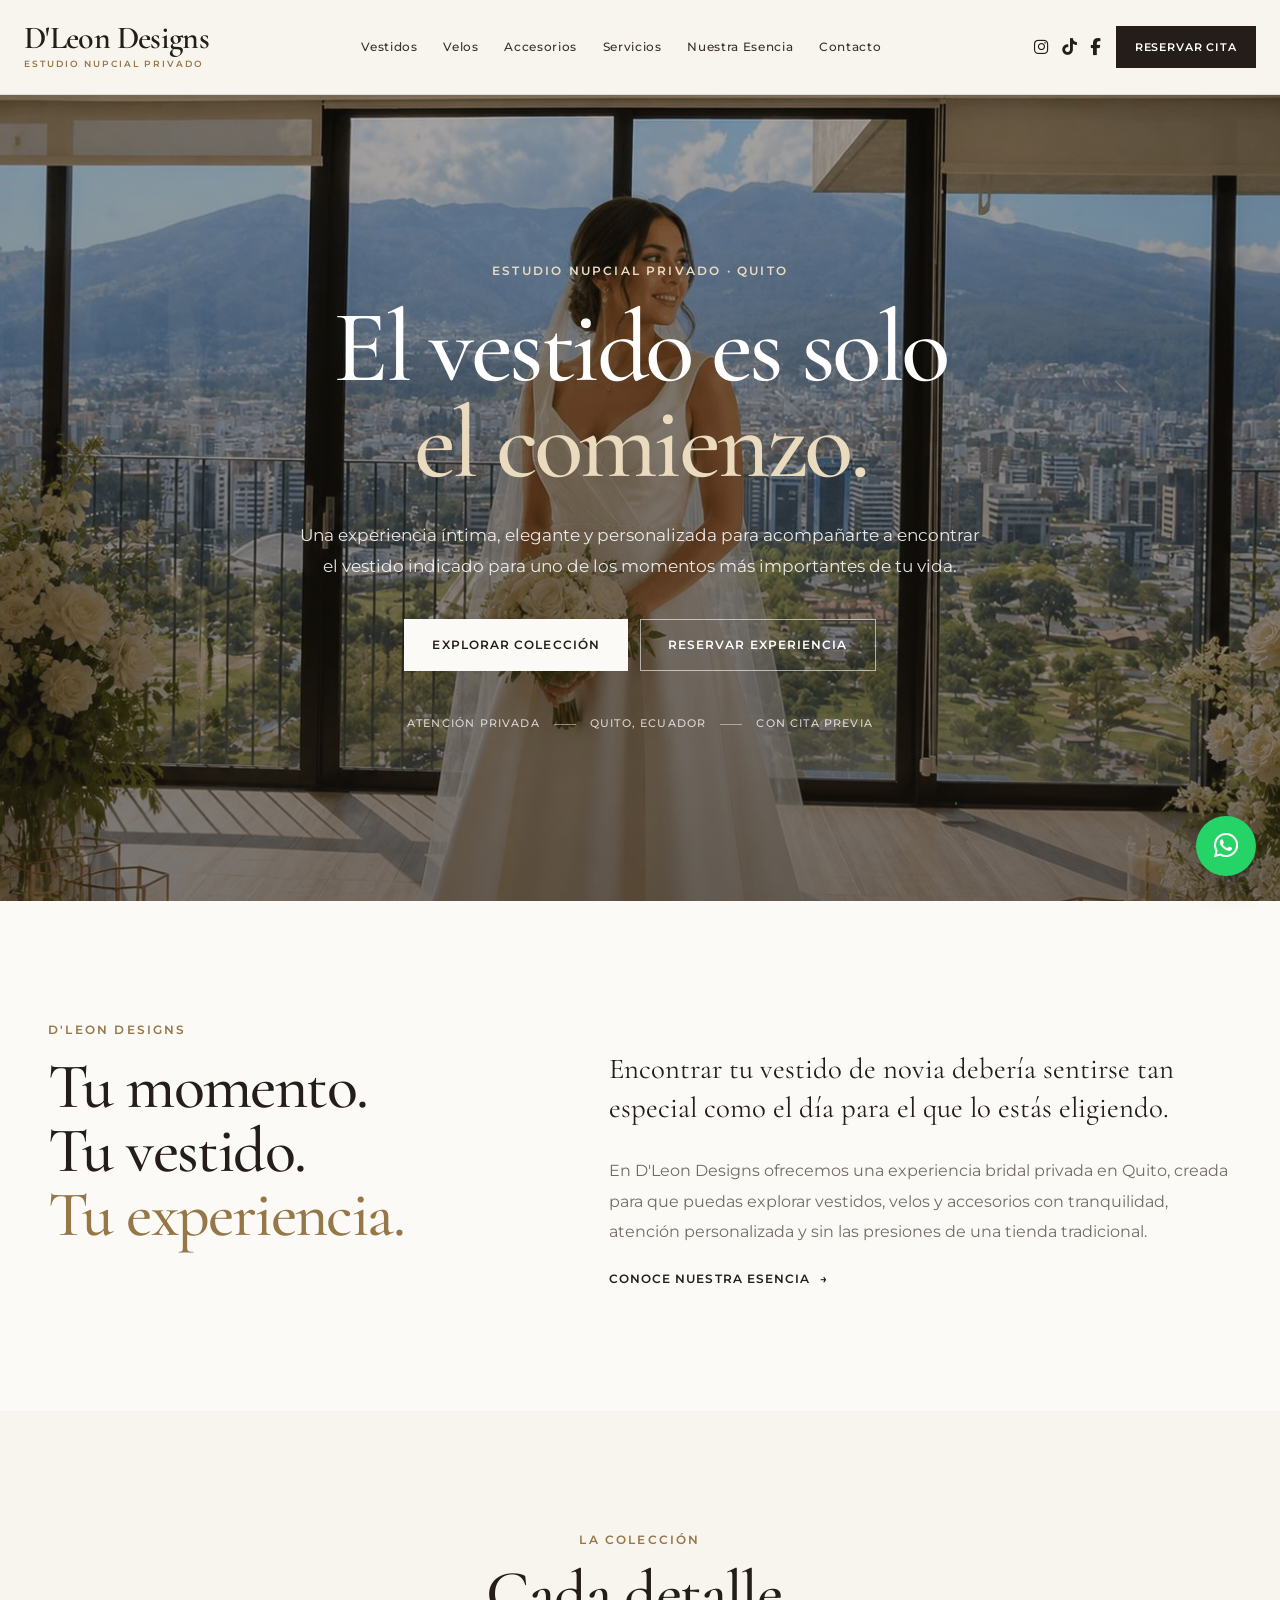
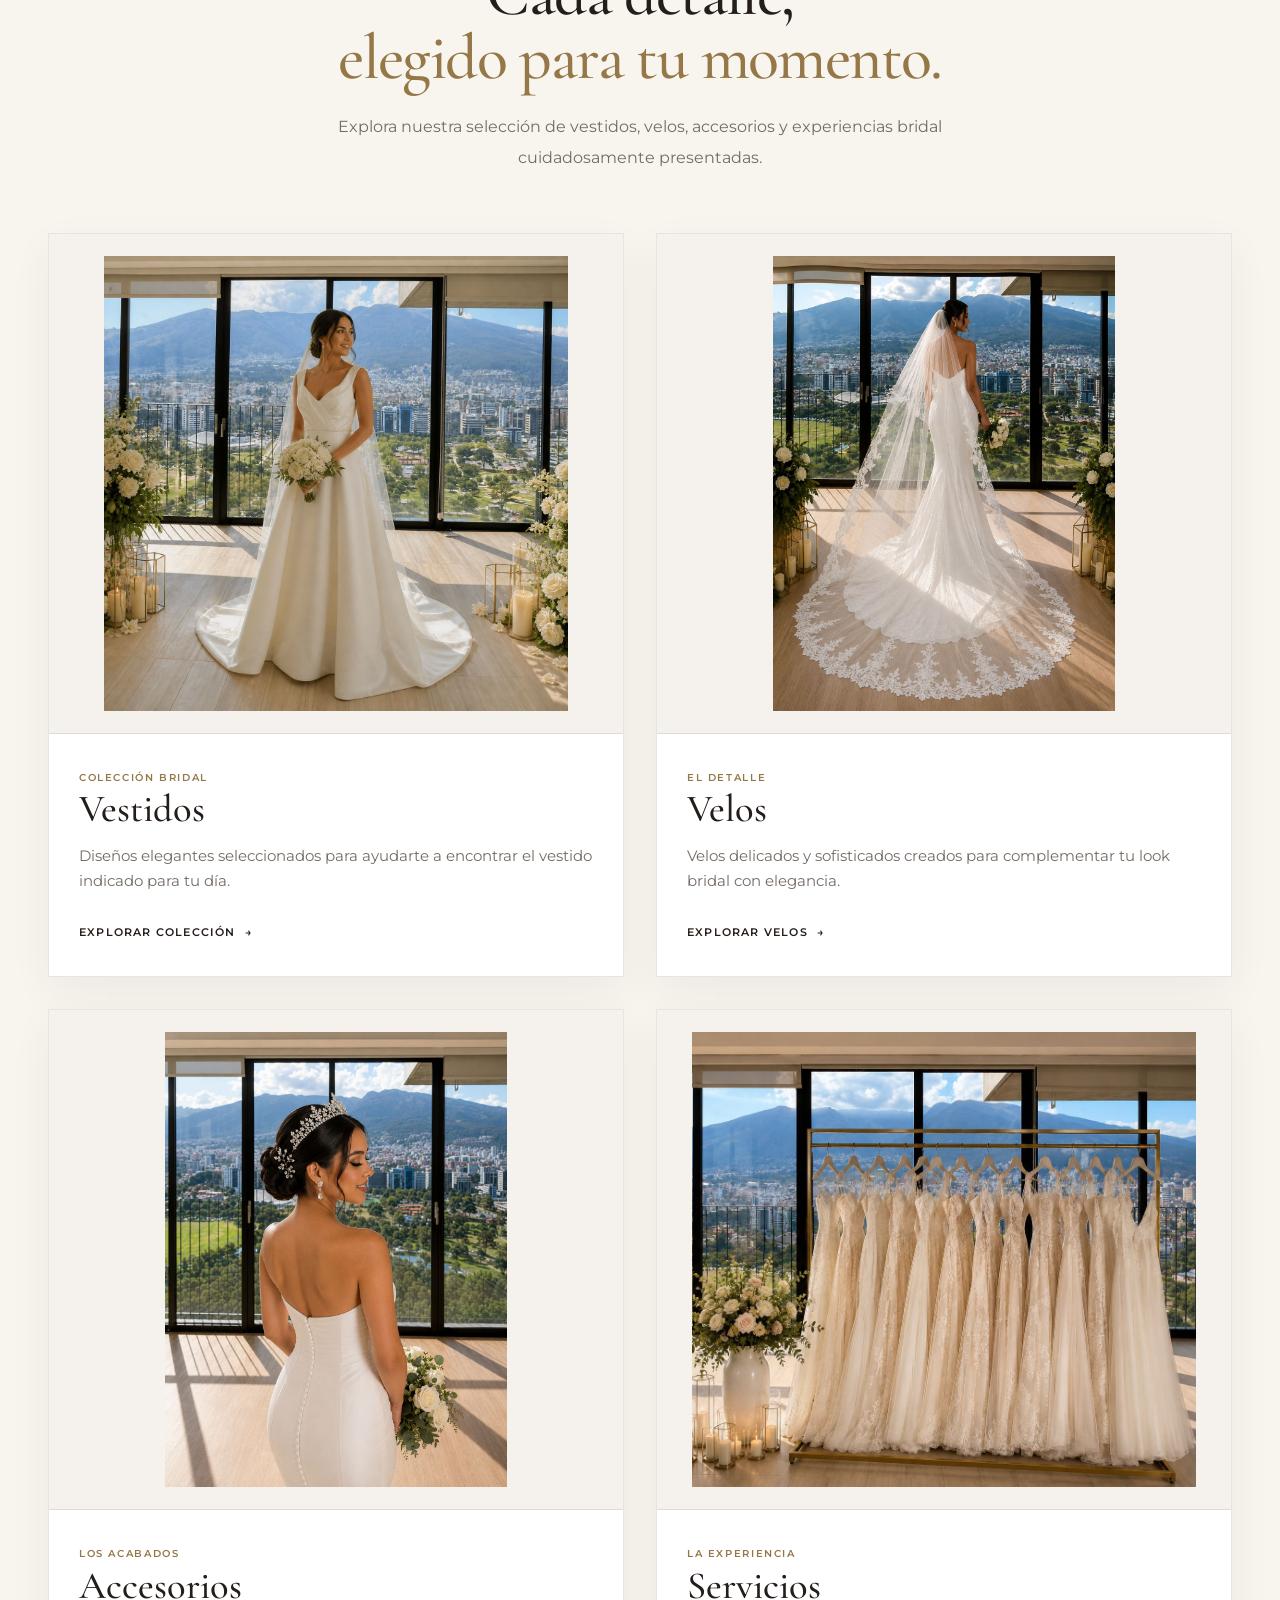
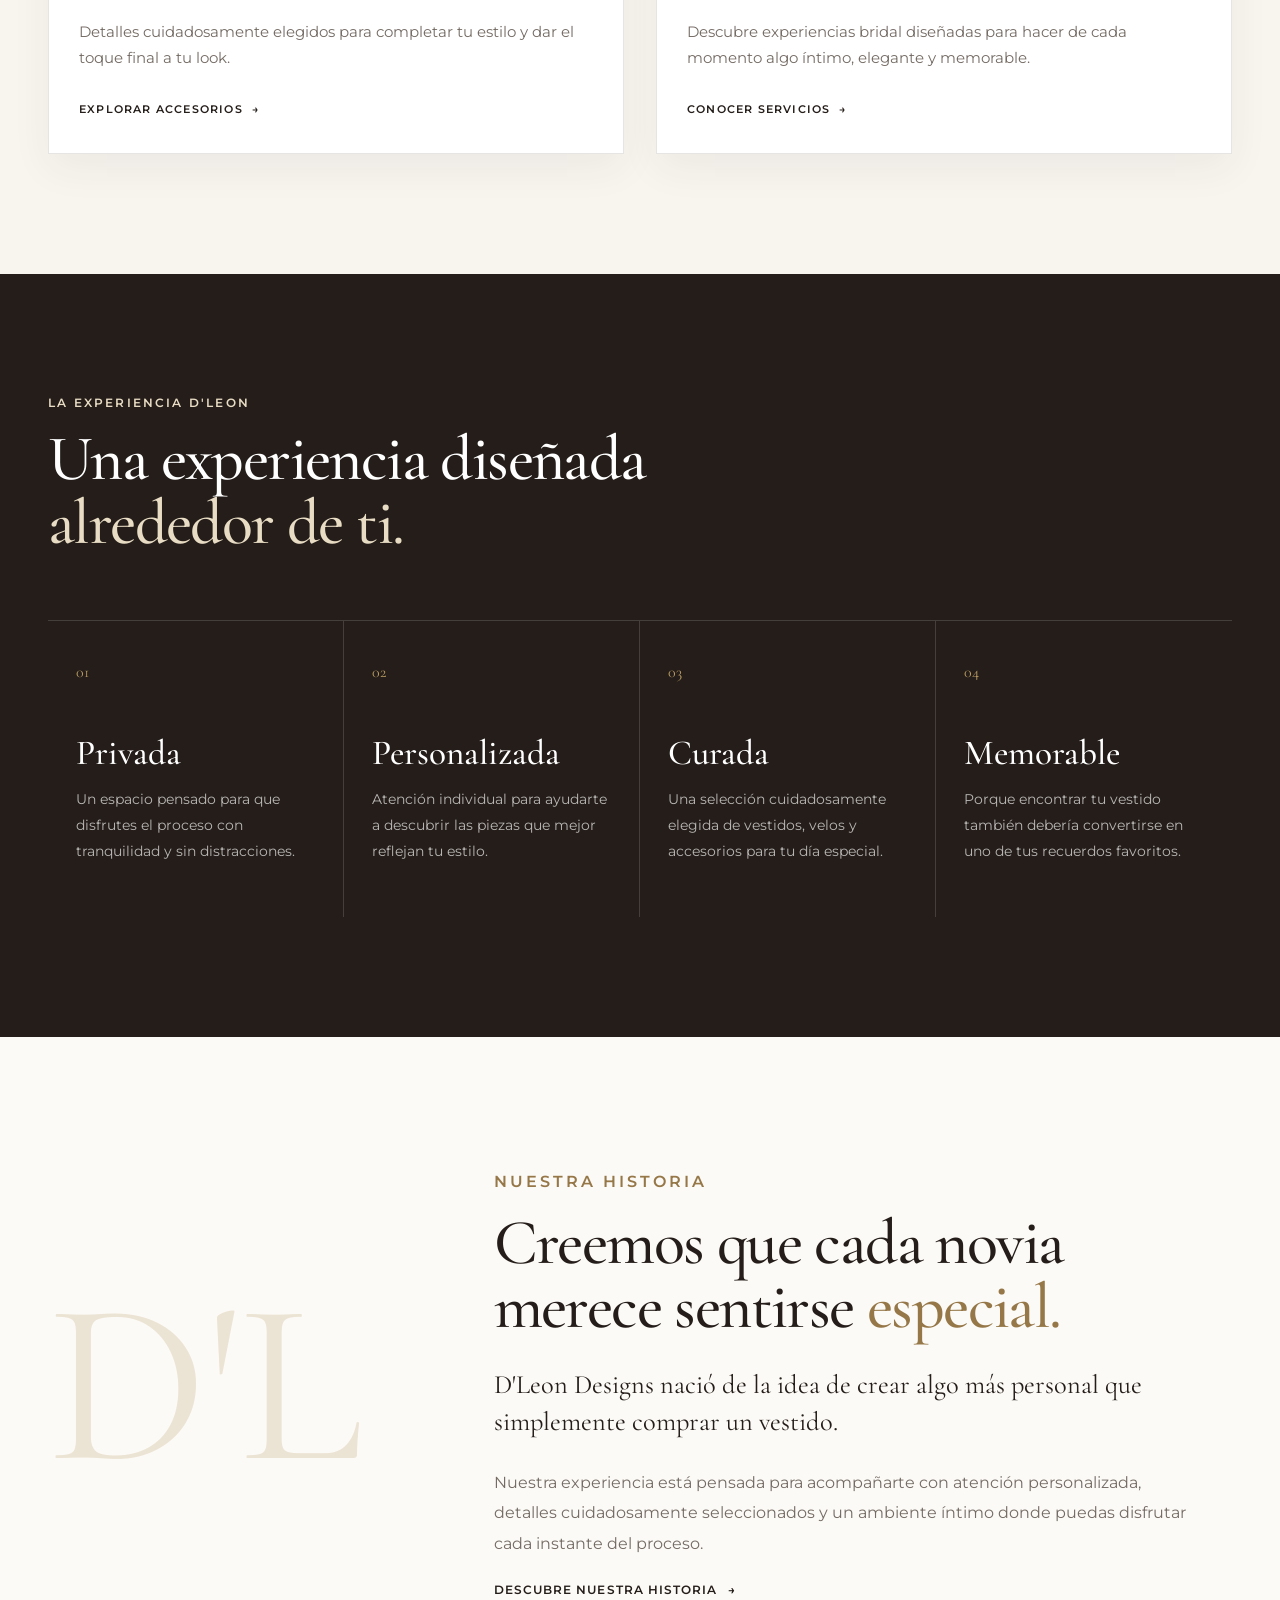
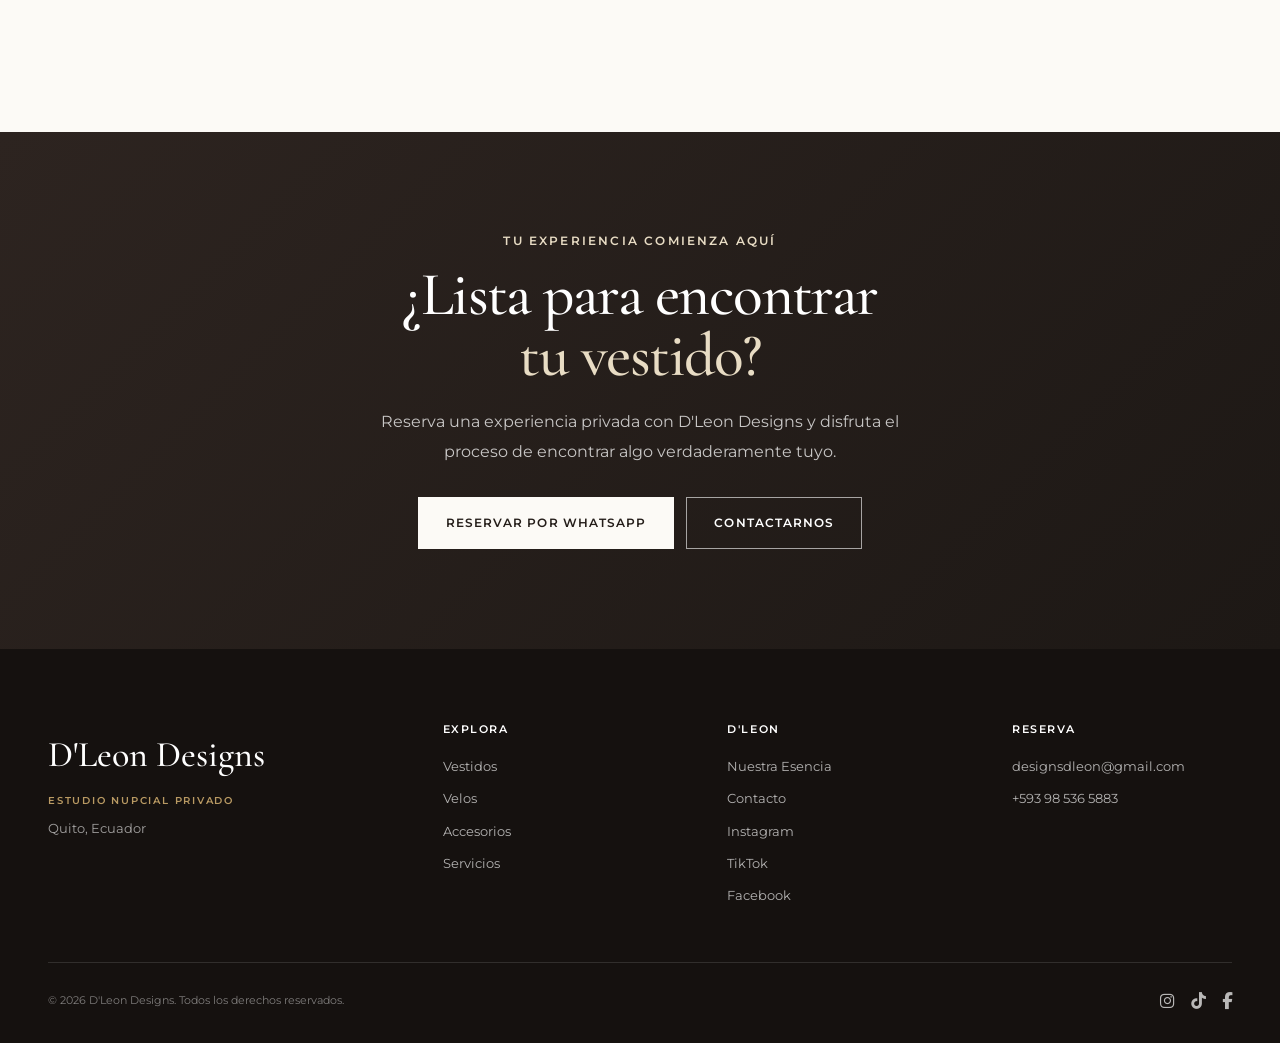
==== commit 78452869: "Update index.html" ====
--- a/index.html
+++ b/index.html
@@ -236,6 +236,15 @@
           <i class="fa-brands fa-tiktok"></i>
         </a>
 
+        <a
+          href="https://www.facebook.com/profile.php?id=61590719911678"
+          target="_blank"
+          rel="noopener noreferrer"
+          aria-label="Facebook de D'Leon Designs"
+        >
+          <i class="fa-brands fa-facebook-f"></i>
+        </a>
+
       </div>
 
 
@@ -338,6 +347,15 @@
           <i class="fa-brands fa-tiktok"></i>
         </a>
 
+        <a
+          href="https://www.facebook.com/profile.php?id=61590719911678"
+          target="_blank"
+          rel="noopener noreferrer"
+          aria-label="Facebook"
+        >
+          <i class="fa-brands fa-facebook-f"></i>
+        </a>
+
       </div>
 
     </div>
@@ -918,7 +936,7 @@
 
 
       <p>
-        Private Bridal Studio
+        Estudio Nupcial Privado
       </p>
 
 
@@ -990,6 +1008,14 @@
         rel="noopener noreferrer"
       >
         TikTok
+      </a>
+
+      <a
+        href="https://www.facebook.com/profile.php?id=61590719911678"
+        target="_blank"
+        rel="noopener noreferrer"
+      >
+        Facebook
       </a>
 
     </div>
@@ -1054,6 +1080,15 @@
         aria-label="TikTok de D'Leon Designs"
       >
         <i class="fa-brands fa-tiktok"></i>
+      </a>
+
+      <a
+        href="https://www.facebook.com/profile.php?id=61590719911678"
+        target="_blank"
+        rel="noopener noreferrer"
+        aria-label="Facebook de D'Leon Designs"
+      >
+        <i class="fa-brands fa-facebook-f"></i>
       </a>
 
     </div>
